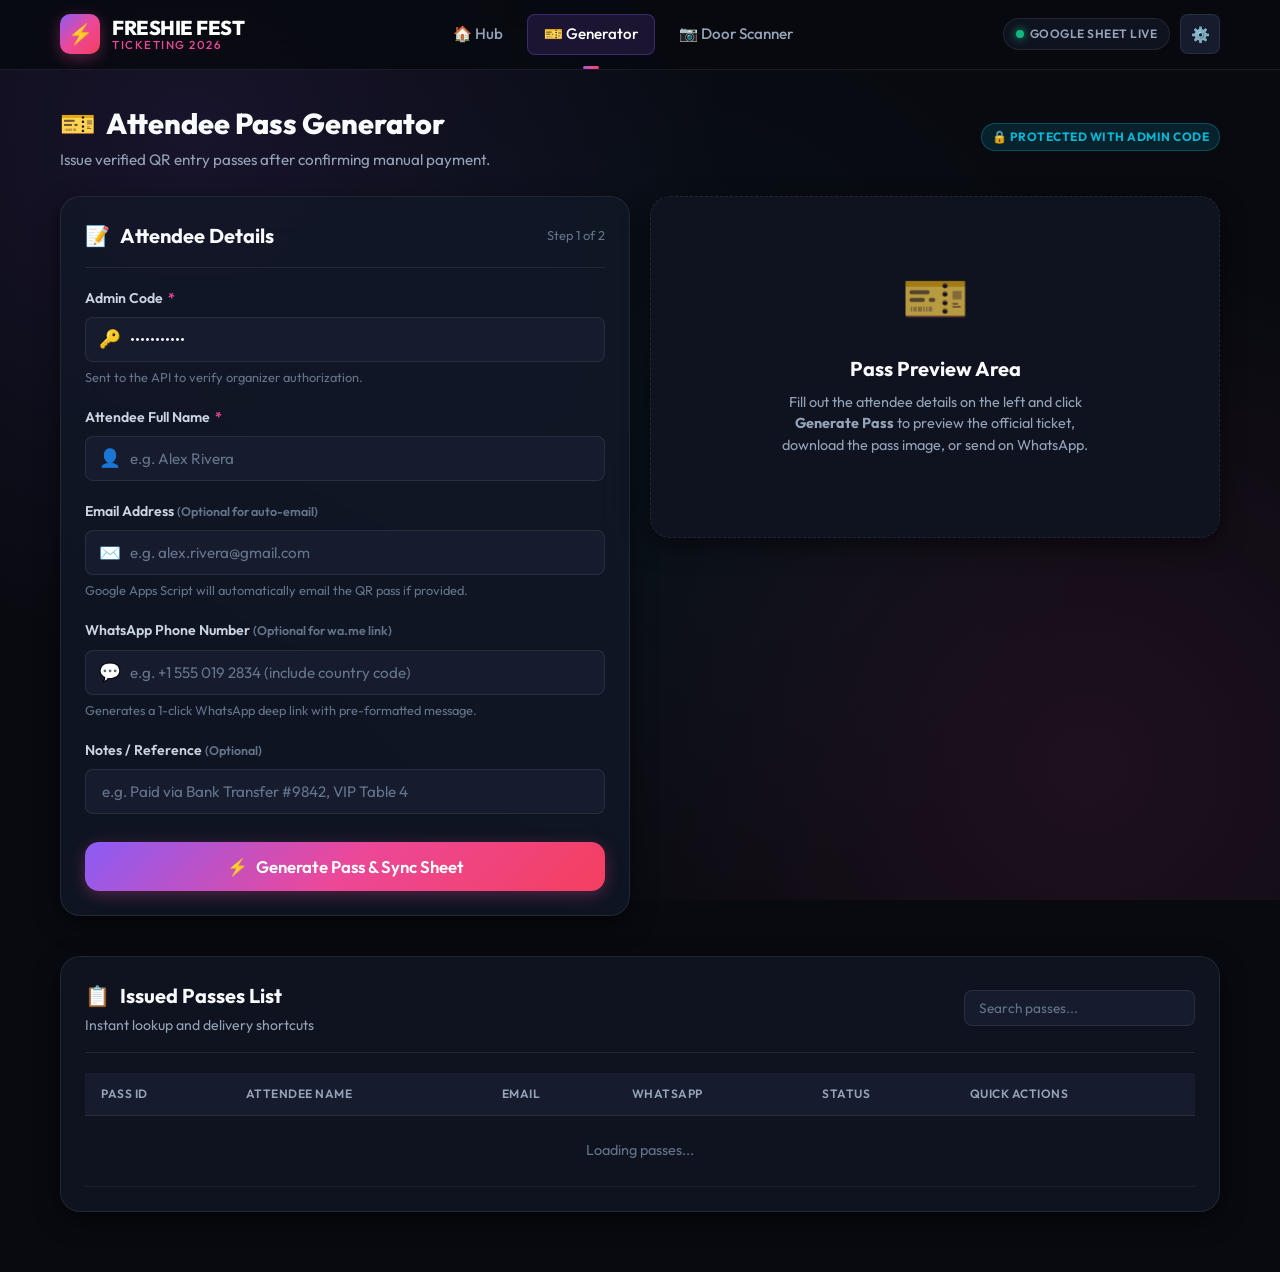
==== generate.html @ b8825b37 "Initial commit: Freshie Fest QR Pass & Live Door Scanner" ====
<!DOCTYPE html>
<html lang="en">
<head>
  <meta charset="UTF-8">
  <meta name="viewport" content="width=device-width, initial-scale=1.0">
  <title>Pass Generator - Freshie Fest 2026</title>
  <meta name="description" content="Generate and issue unique QR entry passes for Freshie Fest 2026">
  <link rel="stylesheet" href="assets/css/style.css">
  <link rel="icon" href="data:image/svg+xml,<svg xmlns=%22http://www.w3.org/2000/svg%22 viewBox=%220 0 100 100%22><text y=%22.9em%22 font-size=%2290%22>⚡</text></svg>">
</head>
<body>

  <main class="container" style="padding-top: 32px; padding-bottom: 60px;">
    
    <div class="flex-between" style="margin-bottom: 24px; flex-wrap: wrap;">
      <div>
        <h1 style="font-size: 1.8rem; font-weight: 800; display: flex; align-items: center; gap: 10px;">
          <span>🎫</span> Attendee Pass Generator
        </h1>
        <p style="color: var(--text-muted); font-size: 0.95rem; margin-top: 4px;">
          Issue verified QR entry passes after confirming manual payment.
        </p>
      </div>
      <div style="display: flex; gap: 10px; align-items: center;">
        <span class="badge badge-info">🔒 Protected with Admin Code</span>
      </div>
    </div>

    <div class="grid-2">
      <!-- Left Column: Generator Form -->
      <div>
        <div class="card card-glass">
          <div class="card-header">
            <div class="card-title"><span>📝</span> Attendee Details</div>
            <div style="font-size: 0.8rem; color: var(--text-dim);">Step 1 of 2</div>
          </div>

          <form id="pass-form" onsubmit="handleFormSubmit(event)">
            <!-- Admin Code Field -->
            <div class="form-group">
              <label class="form-label" for="admin-code">
                Admin Code <span class="required">*</span>
              </label>
              <div class="input-with-icon">
                <span class="input-icon">🔑</span>
                <input type="password" id="admin-code" class="form-input" placeholder="Enter secret admin code" required>
              </div>
              <div class="form-hint">Sent to the API to verify organizer authorization.</div>
            </div>

            <!-- Attendee Name -->
            <div class="form-group">
              <label class="form-label" for="attendee-name">
                Attendee Full Name <span class="required">*</span>
              </label>
              <div class="input-with-icon">
                <span class="input-icon">👤</span>
                <input type="text" id="attendee-name" class="form-input" placeholder="e.g. Alex Rivera" required autocomplete="off">
              </div>
            </div>

            <!-- Attendee Email -->
            <div class="form-group">
              <label class="form-label" for="attendee-email">
                Email Address <span style="font-size: 0.78rem; color: var(--text-dim);">(Optional for auto-email)</span>
              </label>
              <div class="input-with-icon">
                <span class="input-icon">✉️</span>
                <input type="email" id="attendee-email" class="form-input" placeholder="e.g. alex.rivera@gmail.com">
              </div>
              <div class="form-hint">Google Apps Script will automatically email the QR pass if provided.</div>
            </div>

            <!-- Attendee WhatsApp -->
            <div class="form-group">
              <label class="form-label" for="attendee-whatsapp">
                WhatsApp Phone Number <span style="font-size: 0.78rem; color: var(--text-dim);">(Optional for wa.me link)</span>
              </label>
              <div class="input-with-icon">
                <span class="input-icon">💬</span>
                <input type="tel" id="attendee-whatsapp" class="form-input" placeholder="e.g. +1 555 019 2834 (include country code)">
              </div>
              <div class="form-hint">Generates a 1-click WhatsApp deep link with pre-formatted message.</div>
            </div>

            <!-- Notes / Tags -->
            <div class="form-group">
              <label class="form-label" for="attendee-notes">
                Notes / Reference <span style="font-size: 0.78rem; color: var(--text-dim);">(Optional)</span>
              </label>
              <input type="text" id="attendee-notes" class="form-input" placeholder="e.g. Paid via Bank Transfer #9842, VIP Table 4">
            </div>

            <button type="submit" id="btn-submit" class="btn btn-primary btn-lg btn-block" style="margin-top: 8px;">
              <span>⚡</span> Generate Pass & Sync Sheet
            </button>
          </form>
        </div>
      </div>

      <!-- Right Column: Result Pass Preview & Quick Actions -->
      <div>
        <div id="empty-state" class="card" style="text-align: center; padding: 60px 24px; border-style: dashed;">
          <div style="font-size: 54px; margin-bottom: 16px; opacity: 0.7;">🎫</div>
          <h3 style="font-size: 1.25rem; font-weight: 700; margin-bottom: 8px;">Pass Preview Area</h3>
          <p style="color: var(--text-muted); font-size: 0.9rem; max-width: 320px; margin: 0 auto 20px auto;">
            Fill out the attendee details on the left and click <strong>Generate Pass</strong> to preview the official ticket, download the pass image, or send on WhatsApp.
          </p>
        </div>

        <div id="result-container" style="display: none;">
          <div class="ticket-container">
            <div class="ticket-card" id="ticket-pass-card">
              <div class="ticket-header">
                <span class="ticket-badge">Verified Entry Pass</span>
                <div class="ticket-event-name">FRESHIE FEST 2026</div>
                <div class="ticket-event-details">📅 Sat, Oct 24 • 📍 Grand Arena</div>
              </div>

              <div class="ticket-body">
                <div class="ticket-qr-box">
                  <img id="ticket-qr-image" class="ticket-qr-img" src="" alt="QR Pass">
                </div>
                <div id="ticket-pass-id-display" class="ticket-pass-id">FF-XXXX-XXXX</div>
                <div id="ticket-name-display" class="ticket-attendee-name">Guest Name</div>
                <div id="ticket-notes-display" style="font-size: 0.8rem; color: var(--text-dim); margin-top: 4px;"></div>
              </div>

              <div class="ticket-divider">
                <div class="ticket-dash"></div>
              </div>

              <div class="ticket-footer">
                ⚡ Strictly valid for 1 entry. Present this QR at the entrance door.
              </div>
            </div>
          </div>

          <!-- Action Buttons -->
          <div class="card" style="margin-top: 20px;">
            <div class="card-title" style="font-size: 1rem; margin-bottom: 16px;">
              <span>📤</span> Pass Delivery & Export Actions
            </div>

            <div style="display: flex; flex-direction: column; gap: 12px;">
              <a id="btn-whatsapp-send" href="#" target="_blank" class="btn btn-whatsapp btn-block" style="display: none;">
                <span>💬</span> Open in WhatsApp (wa.me)
              </a>

              <div style="display: grid; grid-template-columns: 1fr 1fr; gap: 10px;">
                <button class="btn btn-secondary" onclick="downloadTicketImage()">
                  <span>📥</span> Save Image
                </button>
                <button class="btn btn-secondary" onclick="window.print()">
                  <span>🖨️</span> Print Pass
                </button>
              </div>

              <div style="display: grid; grid-template-columns: 1fr 1fr; gap: 10px;">
                <button class="btn btn-secondary" onclick="copyPassId()">
                  <span>📋</span> Copy Pass ID
                </button>
                <button class="btn btn-secondary" onclick="copyWhatsAppMessage()">
                  <span>💬</span> Copy Message
                </button>
              </div>

              <button class="btn btn-primary" onclick="resetFormForNext()" style="margin-top: 8px;">
                <span>➕</span> Issue Another Pass
              </button>
            </div>
          </div>
        </div>
      </div>
    </div>

    <!-- Recent Passes Table -->
    <section class="card" style="margin-top: 40px;">
      <div class="card-header">
        <div>
          <div class="card-title"><span>📋</span> Issued Passes List</div>
          <div class="card-subtitle">Instant lookup and delivery shortcuts</div>
        </div>
        <div style="display: flex; gap: 10px;">
          <input type="text" id="pass-search" class="form-input" placeholder="Search passes..." style="max-width: 250px; padding: 8px 14px; font-size: 0.85rem;" oninput="filterPassesList()">
        </div>
      </div>

      <div class="table-responsive">
        <table class="custom-table">
          <thead>
            <tr>
              <th>Pass ID</th>
              <th>Attendee Name</th>
              <th>Email</th>
              <th>WhatsApp</th>
              <th>Status</th>
              <th>Quick Actions</th>
            </tr>
          </thead>
          <tbody id="passes-tbody">
            <tr>
              <td colspan="6" style="text-align: center; color: var(--text-dim); padding: 24px;">
                Loading passes...
              </td>
            </tr>
          </tbody>
        </table>
      </div>
    </section>

  </main>

  <script src="assets/js/config.js"></script>
  <script src="assets/js/api.js"></script>
  <script src="assets/js/common.js"></script>
  <script>
    let currentPassData = null;
    let allPasses = [];

    document.addEventListener('DOMContentLoaded', () => {
      renderHeader('generate');
      
      // Auto-fill saved admin code from config/localStorage
      const savedAdminCode = window.appConfig.get('ADMIN_CODE') || 'FRESHIE2026';
      document.getElementById('admin-code').value = savedAdminCode;

      loadPassesList();
    });

    async function handleFormSubmit(e) {
      e.preventDefault();

      const adminCode = document.getElementById('admin-code').value.trim();
      const name = document.getElementById('attendee-name').value.trim();
      const email = document.getElementById('attendee-email').value.trim();
      const whatsapp = document.getElementById('attendee-whatsapp').value.trim();
      const notes = document.getElementById('attendee-notes').value.trim();

      if (!adminCode) {
        showToast('Please enter the Admin Code.', 'warning');
        return;
      }
      if (!name) {
        showToast('Please enter attendee name.', 'warning');
        return;
      }

      // Save Admin Code for user convenience
      window.appConfig.set('ADMIN_CODE', adminCode);

      const btn = document.getElementById('btn-submit');
      const originalText = btn.innerHTML;
      btn.disabled = true;
      btn.innerHTML = '<span>⏳</span> Issuing Pass & Updating Sheet...';

      try {
        const res = await window.apiClient.generatePass({
          name,
          email,
          whatsapp,
          notes
        }, adminCode);

        if (res && res.success) {
          currentPassData = res;
          displayPassResult(res);
          showToast(`Pass created for ${name}!`, 'success');
          loadPassesList();
        } else {
          showToast(res.error || 'Failed to generate pass.', 'error');
        }
      } catch (err) {
        console.error(err);
        showToast(err.message || 'Error communicating with server.', 'error');
      } finally {
        btn.disabled = false;
        btn.innerHTML = originalText;
      }
    }

    function displayPassResult(data) {
      document.getElementById('empty-state').style.display = 'none';
      const container = document.getElementById('result-container');
      container.style.display = 'block';

      document.getElementById('ticket-pass-id-display').textContent = data.passId;
      document.getElementById('ticket-name-display').textContent = data.name;
      document.getElementById('ticket-qr-image').src = data.qrUrl;

      const notesEl = document.getElementById('ticket-notes-display');
      if (data.notes) {
        notesEl.textContent = data.notes;
        notesEl.style.display = 'block';
      } else {
        notesEl.style.display = 'none';
      }

      // WhatsApp Button
      const waBtn = document.getElementById('btn-whatsapp-send');
      if (data.whatsappLink) {
        waBtn.href = data.whatsappLink;
        waBtn.style.display = 'inline-flex';
      } else {
        waBtn.style.display = 'none';
      }

      // Scroll into view on mobile
      if (window.innerWidth < 768) {
        container.scrollIntoView({ behavior: 'smooth' });
      }
    }

    function resetFormForNext() {
      document.getElementById('attendee-name').value = '';
      document.getElementById('attendee-email').value = '';
      document.getElementById('attendee-whatsapp').value = '';
      document.getElementById('attendee-notes').value = '';
      document.getElementById('attendee-name').focus();
    }

    function copyPassId() {
      if (!currentPassData) return;
      navigator.clipboard.writeText(currentPassData.passId);
      showToast('Pass ID copied to clipboard!', 'success');
    }

    function copyWhatsAppMessage() {
      if (!currentPassData) return;
      const eventName = window.appConfig.get('EVENT_NAME');
      const eventDate = window.appConfig.get('EVENT_DATE');
      const eventVenue = window.appConfig.get('EVENT_VENUE');

      const msg = 
        `🎉 Hello ${currentPassData.name}!\n\n` +
        `Your entry pass for *${eventName}* is confirmed!\n\n` +
        `🎫 *Pass ID:* ${currentPassData.passId}\n` +
        `📅 *Date:* ${eventDate}\n` +
        `📍 *Venue:* ${eventVenue}\n\n` +
        `⚠️ Important: Please present your QR code pass attached in this chat at the door for entry. Each QR pass is valid for 1 entry only.\n\n` +
        `See you there! 🚀`;

      navigator.clipboard.writeText(msg);
      showToast('WhatsApp message copied to clipboard!', 'success');
    }

    function downloadTicketImage() {
      if (!currentPassData) return;
      
      // Draw canvas ticket representation
      const canvas = document.createElement('canvas');
      canvas.width = 600;
      canvas.height = 800;
      const ctx = canvas.getContext('2d');

      // Background
      ctx.fillStyle = '#0f1322';
      ctx.fillRect(0, 0, 600, 800);

      // Top Gradient bar
      const grad = ctx.createLinearGradient(0, 0, 600, 0);
      grad.addColorStop(0, '#8b5cf6');
      grad.addColorStop(0.5, '#ec4899');
      grad.addColorStop(1, '#f43f5e');
      ctx.fillStyle = grad;
      ctx.fillRect(0, 0, 600, 12);

      // Header Text
      ctx.fillStyle = '#ffffff';
      ctx.font = 'bold 36px Outfit, sans-serif';
      ctx.textAlign = 'center';
      ctx.fillText('FRESHIE FEST 2026', 300, 70);

      ctx.fillStyle = '#94a3b8';
      ctx.font = '18px Outfit, sans-serif';
      ctx.fillText('Official Entry Pass • 📅 Sat, Oct 24 • 📍 Grand Arena', 300, 105);

      // QR Code Image
      const qrImg = new Image();
      qrImg.crossOrigin = 'Anonymous';
      qrImg.onload = () => {
        // Draw White Box
        ctx.fillStyle = '#ffffff';
        ctx.beginPath();
        ctx.roundRect(140, 140, 320, 320, 20);
        ctx.fill();

        ctx.drawImage(qrImg, 160, 160, 280, 280);

        // Pass ID
        ctx.fillStyle = '#38bdf8';
        ctx.font = 'bold 28px monospace';
        ctx.fillText(currentPassData.passId, 300, 510);

        // Attendee Name
        ctx.fillStyle = '#ffffff';
        ctx.font = 'bold 32px Outfit, sans-serif';
        ctx.fillText(currentPassData.name, 300, 560);

        // Divider Line
        ctx.strokeStyle = 'rgba(255, 255, 255, 0.2)';
        ctx.setLineDash([8, 6]);
        ctx.beginPath();
        ctx.moveTo(50, 620);
        ctx.lineTo(550, 620);
        ctx.stroke();

        // Instructions Footer
        ctx.setLineDash([]);
        ctx.fillStyle = '#94a3b8';
        ctx.font = '16px Outfit, sans-serif';
        ctx.fillText('⚡ Strictly valid for 1 entry. Present at the entrance door.', 300, 680);
        ctx.fillText('Organized by Freshie Fest Team', 300, 720);

        // Download trigger
        const link = document.createElement('a');
        link.download = `FreshieFest_Pass_${currentPassData.passId}.png`;
        link.href = canvas.toDataURL('image/png');
        link.click();
        showToast('Ticket image downloaded!', 'success');
      };
      qrImg.src = currentPassData.qrUrl;
    }

    async function loadPassesList() {
      const adminCode = window.appConfig.get('ADMIN_CODE') || 'FRESHIE2026';
      try {
        const res = await window.apiClient.getPasses('', adminCode);
        if (res && res.success) {
          allPasses = res.passes || res.recentPasses || [];
          renderPassesTable(allPasses);
        }
      } catch (e) {
        console.warn('Could not load passes list:', e);
      }
    }

    function renderPassesTable(passes) {
      const tbody = document.getElementById('passes-tbody');
      if (!tbody) return;

      if (!passes || passes.length === 0) {
        tbody.innerHTML = `
          <tr>
            <td colspan="6" style="text-align: center; color: var(--text-dim); padding: 24px;">
              No passes found. Generate a pass using the form above!
            </td>
          </tr>
        `;
        return;
      }

      tbody.innerHTML = passes.map(p => {
        const isUsed = p.status === 'used';
        const badgeClass = isUsed ? 'badge-success' : 'badge-warning';
        const badgeText = isUsed ? '✅ Used' : '⏳ Unused';
        
        let waBtn = '-';
        if (p.whatsapp) {
          const cleanPhone = String(p.whatsapp).replace(/[^0-9]/g, '');
          const waUrl = `https://wa.me/${cleanPhone}`;
          waBtn = `<a href="${waUrl}" target="_blank" class="btn btn-whatsapp" style="padding: 4px 10px; font-size: 0.75rem;">💬 WhatsApp</a>`;
        }

        return `
          <tr>
            <td style="font-family: var(--font-mono); font-weight: 700; color: #38bdf8;">${escapeHtml(p.passId)}</td>
            <td style="font-weight: 600;">${escapeHtml(p.name)}</td>
            <td style="color: var(--text-muted); font-size: 0.85rem;">${escapeHtml(p.email || '-')}</td>
            <td style="color: var(--text-muted); font-size: 0.85rem;">${escapeHtml(p.whatsapp || '-')}</td>
            <td><span class="badge ${badgeClass}">${badgeText}</span></td>
            <td>
              <div style="display: flex; gap: 6px;">
                ${waBtn}
                <button class="btn btn-secondary" style="padding: 4px 8px; font-size: 0.75rem;" onclick="copySinglePassId('${escapeHtml(p.passId)}')">📋 ID</button>
              </div>
            </td>
          </tr>
        `;
      }).join('');
    }

    function filterPassesList() {
      const q = document.getElementById('pass-search').value.toLowerCase().trim();
      if (!q) {
        renderPassesTable(allPasses);
        return;
      }
      const filtered = allPasses.filter(p => 
        p.name.toLowerCase().includes(q) || 
        p.passId.toLowerCase().includes(q) || 
        (p.email && p.email.toLowerCase().includes(q)) ||
        (p.whatsapp && p.whatsapp.includes(q))
      );
      renderPassesTable(filtered);
    }

    function copySinglePassId(id) {
      navigator.clipboard.writeText(id);
      showToast(`Copied ${id} to clipboard!`, 'success');
    }

    function escapeHtml(str) {
      if (!str) return '';
      return String(str)
        .replace(/&/g, '&amp;')
        .replace(/</g, '&lt;')
        .replace(/>/g, '&gt;')
        .replace(/"/g, '&quot;')
        .replace(/'/g, '&#039;');
    }
  </script>
</body>
</html>
---- assets/css/style.css ----
@import url('https://fonts.googleapis.com/css2?family=Outfit:wght@300;400;500;600;700;800;900&family=JetBrains+Mono:wght@400;500;600;700&display=swap');

/* ==========================================================================
   CSS VARIABLES & DESIGN TOKENS
   ========================================================================== */
:root {
  --bg-main: #080a10;
  --bg-surface: #0f131f;
  --bg-surface-elevated: #161c2e;
  --bg-glass: rgba(18, 24, 40, 0.75);
  --bg-glass-subtle: rgba(255, 255, 255, 0.03);
  
  --border-color: rgba(255, 255, 255, 0.08);
  --border-glow: rgba(139, 92, 246, 0.35);
  
  --text-main: #f8fafc;
  --text-muted: #94a3b8;
  --text-dim: #64748b;
  
  --primary-purple: #8b5cf6;
  --primary-pink: #ec4899;
  --primary-cyan: #06b6d4;
  --primary-gradient: linear-gradient(135deg, #8b5cf6 0%, #ec4899 50%, #f43f5e 100%);
  --cyber-gradient: linear-gradient(135deg, #06b6d4 0%, #3b82f6 50%, #8b5cf6 100%);
  
  --success: #10b981;
  --success-glow: rgba(16, 185, 129, 0.35);
  --success-bg: rgba(16, 185, 129, 0.12);
  
  --warning: #f59e0b;
  --warning-glow: rgba(245, 158, 11, 0.35);
  --warning-bg: rgba(245, 158, 11, 0.12);
  
  --danger: #ef4444;
  --danger-glow: rgba(239, 68, 68, 0.35);
  --danger-bg: rgba(239, 68, 68, 0.12);
  
  --font-sans: 'Outfit', -apple-system, BlinkMacSystemFont, 'Segoe UI', Roboto, sans-serif;
  --font-mono: 'JetBrains Mono', monospace;
  
  --radius-sm: 8px;
  --radius-md: 14px;
  --radius-lg: 20px;
  --radius-xl: 28px;
  
  --shadow-sm: 0 2px 8px rgba(0, 0, 0, 0.4);
  --shadow-md: 0 8px 24px rgba(0, 0, 0, 0.5);
  --shadow-lg: 0 16px 40px rgba(0, 0, 0, 0.6);
  --shadow-glow: 0 0 30px rgba(139, 92, 246, 0.25);
  
  --transition: all 0.25s cubic-bezier(0.16, 1, 0.3, 1);
}

/* ==========================================================================
   RESET & BASE STYLES
   ========================================================================== */
*, *::before, *::after {
  box-sizing: border-box;
  margin: 0;
  padding: 0;
}

body {
  font-family: var(--font-sans);
  background-color: var(--bg-main);
  color: var(--text-main);
  min-height: 100vh;
  line-height: 1.5;
  overflow-x: hidden;
  background-image: 
    radial-gradient(circle at 15% 15%, rgba(139, 92, 246, 0.12) 0%, transparent 40%),
    radial-gradient(circle at 85% 85%, rgba(236, 72, 153, 0.1) 0%, transparent 40%),
    radial-gradient(circle at 50% 50%, rgba(6, 182, 212, 0.05) 0%, transparent 60%);
  background-attachment: fixed;
}

a {
  color: var(--primary-cyan);
  text-decoration: none;
  transition: var(--transition);
}

a:hover {
  color: #38bdf8;
}

/* ==========================================================================
   LAYOUT & CONTAINERS
   ========================================================================== */
.container {
  width: 100%;
  max-width: 1200px;
  margin: 0 auto;
  padding: 0 20px;
}

.container-sm {
  max-width: 720px;
}

.container-xs {
  max-width: 520px;
}

/* ==========================================================================
   HEADER & NAVIGATION
   ========================================================================== */
.header {
  position: sticky;
  top: 0;
  z-index: 100;
  background: rgba(8, 10, 16, 0.85);
  backdrop-filter: blur(16px);
  -webkit-backdrop-filter: blur(16px);
  border-bottom: 1px solid var(--border-color);
  padding: 14px 0;
}

.nav-wrapper {
  display: flex;
  align-items: center;
  justify-content: space-between;
  gap: 16px;
}

.brand {
  display: flex;
  align-items: center;
  gap: 12px;
  text-decoration: none;
}

.brand-icon {
  width: 40px;
  height: 40px;
  background: var(--primary-gradient);
  border-radius: 10px;
  display: flex;
  align-items: center;
  justify-content: center;
  font-size: 20px;
  box-shadow: 0 4px 15px rgba(236, 72, 153, 0.35);
  transition: var(--transition);
}

.brand:hover .brand-icon {
  transform: scale(1.05) rotate(5deg);
}

.brand-text {
  font-size: 1.25rem;
  font-weight: 800;
  letter-spacing: -0.5px;
  color: #fff;
  display: flex;
  flex-direction: column;
  line-height: 1.1;
}

.brand-text span {
  font-size: 0.72rem;
  font-weight: 500;
  color: var(--primary-pink);
  letter-spacing: 1.5px;
  text-transform: uppercase;
}

.nav-links {
  display: flex;
  align-items: center;
  gap: 8px;
  list-style: none;
}

.nav-link {
  display: inline-flex;
  align-items: center;
  gap: 8px;
  padding: 8px 16px;
  border-radius: var(--radius-sm);
  color: var(--text-muted);
  font-weight: 500;
  font-size: 0.95rem;
  transition: var(--transition);
  position: relative;
}

.nav-link:hover {
  color: #fff;
  background: var(--bg-glass-subtle);
}

.nav-link.active {
  color: #fff;
  background: rgba(139, 92, 246, 0.15);
  border: 1px solid rgba(139, 92, 246, 0.3);
}

.nav-link.active::after {
  content: '';
  position: absolute;
  bottom: -15px;
  left: 50%;
  transform: translateX(-50%);
  width: 16px;
  height: 3px;
  background: var(--primary-gradient);
  border-radius: 4px;
}

.nav-actions {
  display: flex;
  align-items: center;
  gap: 10px;
}

.status-badge {
  display: inline-flex;
  align-items: center;
  gap: 6px;
  padding: 6px 12px;
  border-radius: 30px;
  font-size: 0.75rem;
  font-weight: 600;
  text-transform: uppercase;
  letter-spacing: 0.5px;
  background: var(--bg-surface);
  border: 1px solid var(--border-color);
  color: var(--text-muted);
  cursor: pointer;
  transition: var(--transition);
}

.status-badge:hover {
  border-color: var(--text-muted);
}

.status-dot {
  width: 8px;
  height: 8px;
  border-radius: 50%;
  background: var(--text-dim);
}

.status-badge.connected .status-dot {
  background: var(--success);
  box-shadow: 0 0 8px var(--success);
  animation: pulse-dot 2s infinite;
}

.status-badge.mock .status-dot {
  background: var(--warning);
  box-shadow: 0 0 8px var(--warning);
}

.status-badge.error .status-dot {
  background: var(--danger);
  box-shadow: 0 0 8px var(--danger);
}

@keyframes pulse-dot {
  0% { transform: scale(0.95); opacity: 0.8; }
  50% { transform: scale(1.15); opacity: 1; }
  100% { transform: scale(0.95); opacity: 0.8; }
}

/* ==========================================================================
   BUTTONS & CONTROLS
   ========================================================================== */
.btn {
  display: inline-flex;
  align-items: center;
  justify-content: center;
  gap: 8px;
  padding: 10px 20px;
  border-radius: var(--radius-sm);
  font-family: var(--font-sans);
  font-size: 0.95rem;
  font-weight: 600;
  cursor: pointer;
  border: none;
  outline: none;
  transition: var(--transition);
  text-align: center;
  user-select: none;
}

.btn:active {
  transform: scale(0.98);
}

.btn:disabled {
  opacity: 0.5;
  cursor: not-allowed;
  transform: none;
}

.btn-primary {
  background: var(--primary-gradient);
  color: #fff;
  box-shadow: 0 4px 16px rgba(236, 72, 153, 0.3);
}

.btn-primary:hover:not(:disabled) {
  box-shadow: 0 6px 24px rgba(236, 72, 153, 0.45);
  transform: translateY(-2px);
}

.btn-secondary {
  background: var(--bg-surface-elevated);
  color: var(--text-main);
  border: 1px solid var(--border-color);
}

.btn-secondary:hover:not(:disabled) {
  background: rgba(255, 255, 255, 0.08);
  border-color: rgba(255, 255, 255, 0.2);
}

.btn-whatsapp {
  background: #25D366;
  color: #0b1e13;
  font-weight: 700;
  box-shadow: 0 4px 16px rgba(37, 211, 102, 0.3);
}

.btn-whatsapp:hover:not(:disabled) {
  background: #22bf5b;
  box-shadow: 0 6px 24px rgba(37, 211, 102, 0.45);
  transform: translateY(-2px);
  color: #000;
}

.btn-success {
  background: var(--success);
  color: #fff;
  box-shadow: 0 4px 16px var(--success-glow);
}

.btn-danger {
  background: var(--danger);
  color: #fff;
  box-shadow: 0 4px 16px var(--danger-glow);
}

.btn-icon {
  width: 40px;
  height: 40px;
  padding: 0;
  border-radius: var(--radius-sm);
}

.btn-lg {
  padding: 14px 28px;
  font-size: 1.05rem;
  border-radius: var(--radius-md);
}

.btn-block {
  width: 100%;
}

/* ==========================================================================
   CARDS & SURFACES
   ========================================================================== */
.card {
  background: var(--bg-surface);
  border: 1px solid var(--border-color);
  border-radius: var(--radius-lg);
  padding: 24px;
  box-shadow: var(--shadow-md);
  position: relative;
  overflow: hidden;
}

.card-glass {
  background: var(--bg-glass);
  backdrop-filter: blur(20px);
  -webkit-backdrop-filter: blur(20px);
  border: 1px solid var(--border-color);
}

.card-header {
  display: flex;
  align-items: center;
  justify-content: space-between;
  margin-bottom: 20px;
  padding-bottom: 16px;
  border-bottom: 1px solid var(--border-color);
}

.card-title {
  font-size: 1.25rem;
  font-weight: 700;
  display: flex;
  align-items: center;
  gap: 10px;
}

.card-subtitle {
  font-size: 0.88rem;
  color: var(--text-muted);
  margin-top: 4px;
}

/* ==========================================================================
   FORMS & INPUTS
   ========================================================================== */
.form-group {
  margin-bottom: 20px;
}

.form-label {
  display: block;
  font-size: 0.88rem;
  font-weight: 600;
  margin-bottom: 8px;
  color: #cbd5e1;
}

.form-label .required {
  color: var(--primary-pink);
  margin-left: 2px;
}

.form-input, .form-select, .form-textarea {
  width: 100%;
  padding: 12px 16px;
  background: var(--bg-surface-elevated);
  border: 1px solid var(--border-color);
  border-radius: var(--radius-sm);
  color: var(--text-main);
  font-family: var(--font-sans);
  font-size: 0.95rem;
  transition: var(--transition);
  outline: none;
}

.form-input:focus, .form-select:focus, .form-textarea:focus {
  border-color: var(--primary-purple);
  box-shadow: 0 0 0 3px rgba(139, 92, 246, 0.2);
  background: #192033;
}

.form-input::placeholder {
  color: var(--text-dim);
}

.form-hint {
  font-size: 0.8rem;
  color: var(--text-dim);
  margin-top: 6px;
}

.input-with-icon {
  position: relative;
  display: flex;
  align-items: center;
}

.input-with-icon .form-input {
  padding-left: 44px;
}

.input-icon {
  position: absolute;
  left: 14px;
  color: var(--text-dim);
  font-size: 1.1rem;
  pointer-events: none;
}

/* ==========================================================================
   HERO & STATS (HUB PAGE)
   ========================================================================== */
.hero-section {
  padding: 48px 0 32px 0;
  text-align: center;
}

.hero-badge {
  display: inline-flex;
  align-items: center;
  gap: 8px;
  padding: 6px 16px;
  background: rgba(139, 92, 246, 0.15);
  border: 1px solid rgba(139, 92, 246, 0.3);
  border-radius: 30px;
  font-size: 0.85rem;
  font-weight: 600;
  color: #c084fc;
  margin-bottom: 20px;
}

.hero-title {
  font-size: clamp(2.4rem, 5vw, 3.8rem);
  font-weight: 900;
  line-height: 1.1;
  letter-spacing: -1.5px;
  margin-bottom: 16px;
}

.gradient-text {
  background: var(--primary-gradient);
  -webkit-background-clip: text;
  -webkit-text-fill-color: transparent;
}

.hero-desc {
  font-size: 1.15rem;
  color: var(--text-muted);
  max-width: 600px;
  margin: 0 auto 32px auto;
}

.hero-actions {
  display: flex;
  align-items: center;
  justify-content: center;
  gap: 16px;
  flex-wrap: wrap;
}

.stats-grid {
  display: grid;
  grid-template-columns: repeat(auto-fit, minmax(220px, 1fr));
  gap: 20px;
  margin-top: 36px;
}

.stat-card {
  background: var(--bg-surface);
  border: 1px solid var(--border-color);
  border-radius: var(--radius-md);
  padding: 20px;
  display: flex;
  align-items: center;
  gap: 16px;
  transition: var(--transition);
}

.stat-card:hover {
  transform: translateY(-4px);
  border-color: var(--border-glow);
  box-shadow: var(--shadow-glow);
}

.stat-icon {
  width: 52px;
  height: 52px;
  border-radius: 12px;
  display: flex;
  align-items: center;
  justify-content: center;
  font-size: 24px;
  flex-shrink: 0;
}

.stat-icon.purple { background: rgba(139, 92, 246, 0.15); color: #a855f7; }
.stat-icon.green { background: rgba(16, 185, 129, 0.15); color: #10b981; }
.stat-icon.cyan { background: rgba(6, 182, 212, 0.15); color: #06b6d4; }
.stat-icon.pink { background: rgba(236, 72, 153, 0.15); color: #ec4899; }

.stat-val {
  font-size: 1.8rem;
  font-weight: 800;
  font-family: var(--font-mono);
  line-height: 1.1;
}

.stat-label {
  font-size: 0.85rem;
  color: var(--text-muted);
  margin-top: 2px;
}

/* ==========================================================================
   TICKET PASS CARD (GENERATOR PAGE)
   ========================================================================== */
.ticket-container {
  display: flex;
  justify-content: center;
  margin: 24px 0;
  perspective: 1000px;
}

.ticket-card {
  width: 100%;
  max-width: 380px;
  background: #0f1322;
  border: 1px solid rgba(255, 255, 255, 0.12);
  border-radius: 20px;
  box-shadow: 0 20px 50px rgba(0, 0, 0, 0.7), 0 0 30px rgba(139, 92, 246, 0.2);
  position: relative;
  overflow: hidden;
  transition: transform 0.3s ease;
}

.ticket-card::before {
  content: '';
  position: absolute;
  top: 0;
  left: 0;
  right: 0;
  height: 6px;
  background: var(--primary-gradient);
}

.ticket-header {
  padding: 24px 20px 16px 20px;
  text-align: center;
  background: linear-gradient(180deg, rgba(139, 92, 246, 0.12) 0%, transparent 100%);
}

.ticket-badge {
  display: inline-block;
  font-size: 0.72rem;
  font-weight: 800;
  letter-spacing: 2px;
  text-transform: uppercase;
  color: #f43f5e;
  background: rgba(244, 63, 94, 0.12);
  padding: 4px 10px;
  border-radius: 20px;
  margin-bottom: 8px;
}

.ticket-event-name {
  font-size: 1.4rem;
  font-weight: 900;
  letter-spacing: -0.5px;
  color: #fff;
}

.ticket-event-details {
  font-size: 0.8rem;
  color: var(--text-muted);
  margin-top: 4px;
}

.ticket-body {
  padding: 16px 20px;
  text-align: center;
}

.ticket-qr-box {
  background: #ffffff;
  padding: 14px;
  border-radius: 16px;
  display: inline-block;
  box-shadow: 0 8px 24px rgba(0, 0, 0, 0.4);
  margin-bottom: 16px;
  border: 4px solid #fff;
}

.ticket-qr-img {
  width: 200px;
  height: 200px;
  display: block;
  margin: 0 auto;
}

.ticket-pass-id {
  font-family: var(--font-mono);
  font-size: 1.15rem;
  font-weight: 700;
  letter-spacing: 2px;
  color: #38bdf8;
  margin-bottom: 4px;
}

.ticket-attendee-name {
  font-size: 1.25rem;
  font-weight: 800;
  color: #ffffff;
  margin-bottom: 4px;
}

.ticket-divider {
  position: relative;
  height: 24px;
  display: flex;
  align-items: center;
  margin: 8px 0;
}

.ticket-divider::before {
  content: '';
  position: absolute;
  left: -12px;
  width: 24px;
  height: 24px;
  background: var(--bg-main);
  border-radius: 50%;
  border-right: 1px solid rgba(255, 255, 255, 0.12);
}

.ticket-divider::after {
  content: '';
  position: absolute;
  right: -12px;
  width: 24px;
  height: 24px;
  background: var(--bg-main);
  border-radius: 50%;
  border-left: 1px solid rgba(255, 255, 255, 0.12);
}

.ticket-dash {
  width: 100%;
  border-bottom: 2px dashed rgba(255, 255, 255, 0.15);
}

.ticket-footer {
  padding: 16px 20px 20px 20px;
  font-size: 0.78rem;
  color: var(--text-dim);
  text-align: center;
  background: rgba(0, 0, 0, 0.2);
}

/* ==========================================================================
   DOOR SCANNER (SCAN PAGE)
   ========================================================================== */
.scanner-viewport-wrapper {
  position: relative;
  width: 100%;
  max-width: 480px;
  margin: 0 auto;
  border-radius: var(--radius-xl);
  overflow: hidden;
  background: #000;
  aspect-ratio: 4/5;
  box-shadow: 0 20px 50px rgba(0,0,0,0.8), 0 0 30px rgba(6, 182, 212, 0.2);
  border: 2px solid rgba(255, 255, 255, 0.1);
}

#scanner-video-container {
  width: 100%;
  height: 100%;
}

#scanner-video-container video {
  width: 100% !important;
  height: 100% !important;
  object-fit: cover !important;
}

.scanner-overlay {
  position: absolute;
  top: 0;
  left: 0;
  right: 0;
  bottom: 0;
  pointer-events: none;
  display: flex;
  flex-direction: column;
  align-items: center;
  justify-content: center;
}

.scanner-frame {
  width: 240px;
  height: 240px;
  position: relative;
  border: 2px solid rgba(255, 255, 255, 0.2);
  border-radius: 20px;
  box-shadow: 0 0 0 2000px rgba(8, 10, 16, 0.65);
}

/* Corner Reticles */
.scanner-frame::before, .scanner-frame::after {
  content: '';
  position: absolute;
  width: 30px;
  height: 30px;
  border-color: var(--primary-cyan);
  border-style: solid;
}

.scanner-frame::before {
  top: -2px;
  left: -2px;
  border-width: 4px 0 0 4px;
  border-top-left-radius: 16px;
}

.scanner-frame::after {
  bottom: -2px;
  right: -2px;
  border-width: 0 4px 4px 0;
  border-bottom-right-radius: 16px;
}

.scanner-corner-tr {
  position: absolute;
  top: -2px;
  right: -2px;
  width: 30px;
  height: 30px;
  border-top: 4px solid var(--primary-cyan);
  border-right: 4px solid var(--primary-cyan);
  border-top-right-radius: 16px;
}

.scanner-corner-bl {
  position: absolute;
  bottom: -2px;
  left: -2px;
  width: 30px;
  height: 30px;
  border-bottom: 4px solid var(--primary-cyan);
  border-left: 4px solid var(--primary-cyan);
  border-bottom-left-radius: 16px;
}

.scanner-laser {
  position: absolute;
  top: 0;
  left: 5%;
  right: 5%;
  height: 3px;
  background: linear-gradient(90deg, transparent, #06b6d4, #ec4899, transparent);
  box-shadow: 0 0 15px #06b6d4;
  border-radius: 3px;
  animation: scan-laser 2s ease-in-out infinite;
}

@keyframes scan-laser {
  0% { top: 10px; opacity: 0.2; }
  50% { top: 220px; opacity: 1; }
  100% { top: 10px; opacity: 0.2; }
}

.scanner-controls-hud {
  position: absolute;
  bottom: 16px;
  left: 16px;
  right: 16px;
  display: flex;
  align-items: center;
  justify-content: space-between;
  pointer-events: auto;
  z-index: 10;
}

.hud-btn {
  background: rgba(18, 24, 40, 0.85);
  backdrop-filter: blur(8px);
  border: 1px solid rgba(255, 255, 255, 0.15);
  color: #fff;
  width: 44px;
  height: 44px;
  border-radius: 50%;
  display: flex;
  align-items: center;
  justify-content: center;
  font-size: 1.1rem;
  cursor: pointer;
  transition: var(--transition);
}

.hud-btn:hover {
  background: rgba(255, 255, 255, 0.2);
  transform: scale(1.08);
}

.hud-btn.active {
  background: var(--primary-purple);
  border-color: var(--primary-purple);
  box-shadow: 0 0 15px rgba(139, 92, 246, 0.5);
}

/* ==========================================================================
   SCAN RESULT OVERLAY MODAL / CARD
   ========================================================================== */
.scan-result-modal {
  position: absolute;
  top: 0;
  left: 0;
  right: 0;
  bottom: 0;
  z-index: 50;
  display: flex;
  flex-direction: column;
  align-items: center;
  justify-content: center;
  padding: 24px;
  text-align: center;
  backdrop-filter: blur(12px);
  -webkit-backdrop-filter: blur(12px);
  animation: fadeIn 0.2s ease-out forwards;
}

@keyframes fadeIn {
  from { opacity: 0; transform: scale(0.95); }
  to { opacity: 1; transform: scale(1); }
}

.scan-result-modal.valid {
  background: rgba(5, 46, 22, 0.92);
  border: 3px solid var(--success);
}

.scan-result-modal.already-used {
  background: rgba(69, 26, 3, 0.92);
  border: 3px solid var(--warning);
}

.scan-result-modal.invalid {
  background: rgba(69, 10, 10, 0.92);
  border: 3px solid var(--danger);
}

.scan-result-modal.loading {
  background: rgba(15, 23, 42, 0.92);
  border: 3px solid var(--primary-cyan);
}

.scan-icon-circle {
  width: 90px;
  height: 90px;
  border-radius: 50%;
  display: flex;
  align-items: center;
  justify-content: center;
  font-size: 48px;
  margin-bottom: 16px;
  animation: bouncePop 0.4s cubic-bezier(0.175, 0.885, 0.32, 1.275) forwards;
}

@keyframes bouncePop {
  0% { transform: scale(0.3); opacity: 0; }
  70% { transform: scale(1.15); opacity: 1; }
  100% { transform: scale(1); }
}

.scan-result-modal.valid .scan-icon-circle {
  background: var(--success);
  color: #fff;
  box-shadow: 0 0 40px var(--success);
}

.scan-result-modal.already-used .scan-icon-circle {
  background: var(--warning);
  color: #fff;
  box-shadow: 0 0 40px var(--warning);
}

.scan-result-modal.invalid .scan-icon-circle {
  background: var(--danger);
  color: #fff;
  box-shadow: 0 0 40px var(--danger);
}

.scan-title {
  font-size: 1.8rem;
  font-weight: 900;
  letter-spacing: -0.5px;
  margin-bottom: 6px;
}

.scan-name {
  font-size: 1.5rem;
  font-weight: 800;
  color: #fff;
  margin-bottom: 8px;
  text-shadow: 0 2px 10px rgba(0,0,0,0.5);
}

.scan-details {
  font-size: 0.95rem;
  color: rgba(255, 255, 255, 0.85);
  margin-bottom: 20px;
  max-width: 320px;
}

.scan-reset-bar {
  width: 100%;
  max-width: 240px;
  height: 6px;
  background: rgba(255, 255, 255, 0.2);
  border-radius: 4px;
  overflow: hidden;
  margin-bottom: 16px;
}

.scan-reset-progress {
  height: 100%;
  background: #fff;
  width: 100%;
  animation: countdown linear forwards;
}

/* ==========================================================================
   TABLES & RECENT LOGS
   ========================================================================== */
.table-responsive {
  width: 100%;
  overflow-x: auto;
  -webkit-overflow-scrolling: touch;
}

.custom-table {
  width: 100%;
  border-collapse: collapse;
  text-align: left;
  font-size: 0.9rem;
}

.custom-table th {
  padding: 12px 16px;
  background: var(--bg-surface-elevated);
  color: var(--text-muted);
  font-weight: 600;
  text-transform: uppercase;
  font-size: 0.75rem;
  letter-spacing: 0.5px;
  border-bottom: 1px solid var(--border-color);
}

.custom-table td {
  padding: 14px 16px;
  border-bottom: 1px solid rgba(255, 255, 255, 0.05);
  color: var(--text-main);
  vertical-align: middle;
}

.custom-table tr:hover td {
  background: var(--bg-glass-subtle);
}

.badge {
  display: inline-flex;
  align-items: center;
  gap: 4px;
  padding: 4px 10px;
  border-radius: 20px;
  font-size: 0.75rem;
  font-weight: 700;
  text-transform: uppercase;
  letter-spacing: 0.5px;
}

.badge-success { background: var(--success-bg); color: var(--success); border: 1px solid rgba(16, 185, 129, 0.3); }
.badge-warning { background: var(--warning-bg); color: var(--warning); border: 1px solid rgba(245, 158, 11, 0.3); }
.badge-danger { background: var(--danger-bg); color: var(--danger); border: 1px solid rgba(239, 68, 68, 0.3); }
.badge-info { background: rgba(6, 182, 212, 0.15); color: var(--primary-cyan); border: 1px solid rgba(6, 182, 212, 0.3); }

/* ==========================================================================
   MODALS & DIALOGS
   ========================================================================== */
.modal-backdrop {
  position: fixed;
  top: 0;
  left: 0;
  right: 0;
  bottom: 0;
  background: rgba(4, 6, 12, 0.85);
  backdrop-filter: blur(8px);
  -webkit-backdrop-filter: blur(8px);
  z-index: 200;
  display: flex;
  align-items: center;
  justify-content: center;
  padding: 20px;
  opacity: 0;
  pointer-events: none;
  transition: opacity 0.25s ease;
}

.modal-backdrop.open {
  opacity: 1;
  pointer-events: auto;
}

.modal-card {
  background: var(--bg-surface);
  border: 1px solid var(--border-color);
  border-radius: var(--radius-lg);
  width: 100%;
  max-width: 560px;
  box-shadow: var(--shadow-lg);
  transform: translateY(20px) scale(0.96);
  transition: transform 0.25s cubic-bezier(0.16, 1, 0.3, 1);
  max-height: 90vh;
  display: flex;
  flex-direction: column;
}

.modal-backdrop.open .modal-card {
  transform: translateY(0) scale(1);
}

.modal-body {
  padding: 24px;
  overflow-y: auto;
}

.modal-footer {
  padding: 16px 24px;
  border-top: 1px solid var(--border-color);
  display: flex;
  align-items: center;
  justify-content: flex-end;
  gap: 12px;
  background: rgba(0, 0, 0, 0.15);
}

/* ==========================================================================
   ALERT BANNERS & NOTIFICATIONS
   ========================================================================== */
.alert {
  padding: 14px 18px;
  border-radius: var(--radius-sm);
  font-size: 0.9rem;
  display: flex;
  align-items: flex-start;
  gap: 12px;
  margin-bottom: 20px;
  border: 1px solid transparent;
}

.alert-icon {
  font-size: 1.2rem;
  flex-shrink: 0;
}

.alert-success { background: var(--success-bg); border-color: rgba(16, 185, 129, 0.3); color: #34d399; }
.alert-warning { background: var(--warning-bg); border-color: rgba(245, 158, 11, 0.3); color: #fbbf24; }
.alert-danger { background: var(--danger-bg); border-color: rgba(239, 68, 68, 0.3); color: #f87171; }
.alert-info { background: rgba(6, 182, 212, 0.12); border-color: rgba(6, 182, 212, 0.3); color: #38bdf8; }

/* Toast Notifications */
#toast-container {
  position: fixed;
  bottom: 24px;
  right: 24px;
  z-index: 300;
  display: flex;
  flex-direction: column;
  gap: 10px;
  pointer-events: none;
}

.toast {
  background: var(--bg-surface-elevated);
  border: 1px solid var(--border-color);
  color: #fff;
  padding: 12px 20px;
  border-radius: var(--radius-sm);
  box-shadow: var(--shadow-lg);
  font-size: 0.9rem;
  font-weight: 500;
  display: flex;
  align-items: center;
  gap: 10px;
  pointer-events: auto;
  animation: slideInRight 0.3s cubic-bezier(0.16, 1, 0.3, 1) forwards;
}

@keyframes slideInRight {
  from { transform: translateX(100%); opacity: 0; }
  to { transform: translateX(0); opacity: 1; }
}

/* ==========================================================================
   RESPONSIVE UTILITIES & PRINT
   ========================================================================== */
.flex-between {
  display: flex;
  align-items: center;
  justify-content: space-between;
  gap: 12px;
}

.grid-2 {
  display: grid;
  grid-template-columns: 1fr 1fr;
  gap: 20px;
}

@media (max-width: 768px) {
  .grid-2 {
    grid-template-columns: 1fr;
  }
  
  .nav-links {
    gap: 4px;
  }
  
  .nav-link {
    padding: 6px 10px;
    font-size: 0.85rem;
  }
  
  .hero-title {
    font-size: 2.2rem;
  }
  
  .stats-grid {
    grid-template-columns: 1fr 1fr;
  }
}

@media (max-width: 480px) {
  .stats-grid {
    grid-template-columns: 1fr;
  }
  
  .brand-text span {
    display: none;
  }
}

@media print {
  body {
    background: #ffffff !important;
    color: #000000 !important;
  }
  
  .header, .nav-wrapper, .btn, .stats-grid, .card-header, .form-group, #toast-container {
    display: none !important;
  }
  
  .ticket-card {
    box-shadow: none !important;
    border: 2px solid #000 !important;
    background: #fff !important;
    color: #000 !important;
    max-width: 100% !important;
  }
  
  .ticket-card * {
    color: #000 !important;
  }
  
  .ticket-qr-box {
    border: 2px solid #000 !important;
  }
}
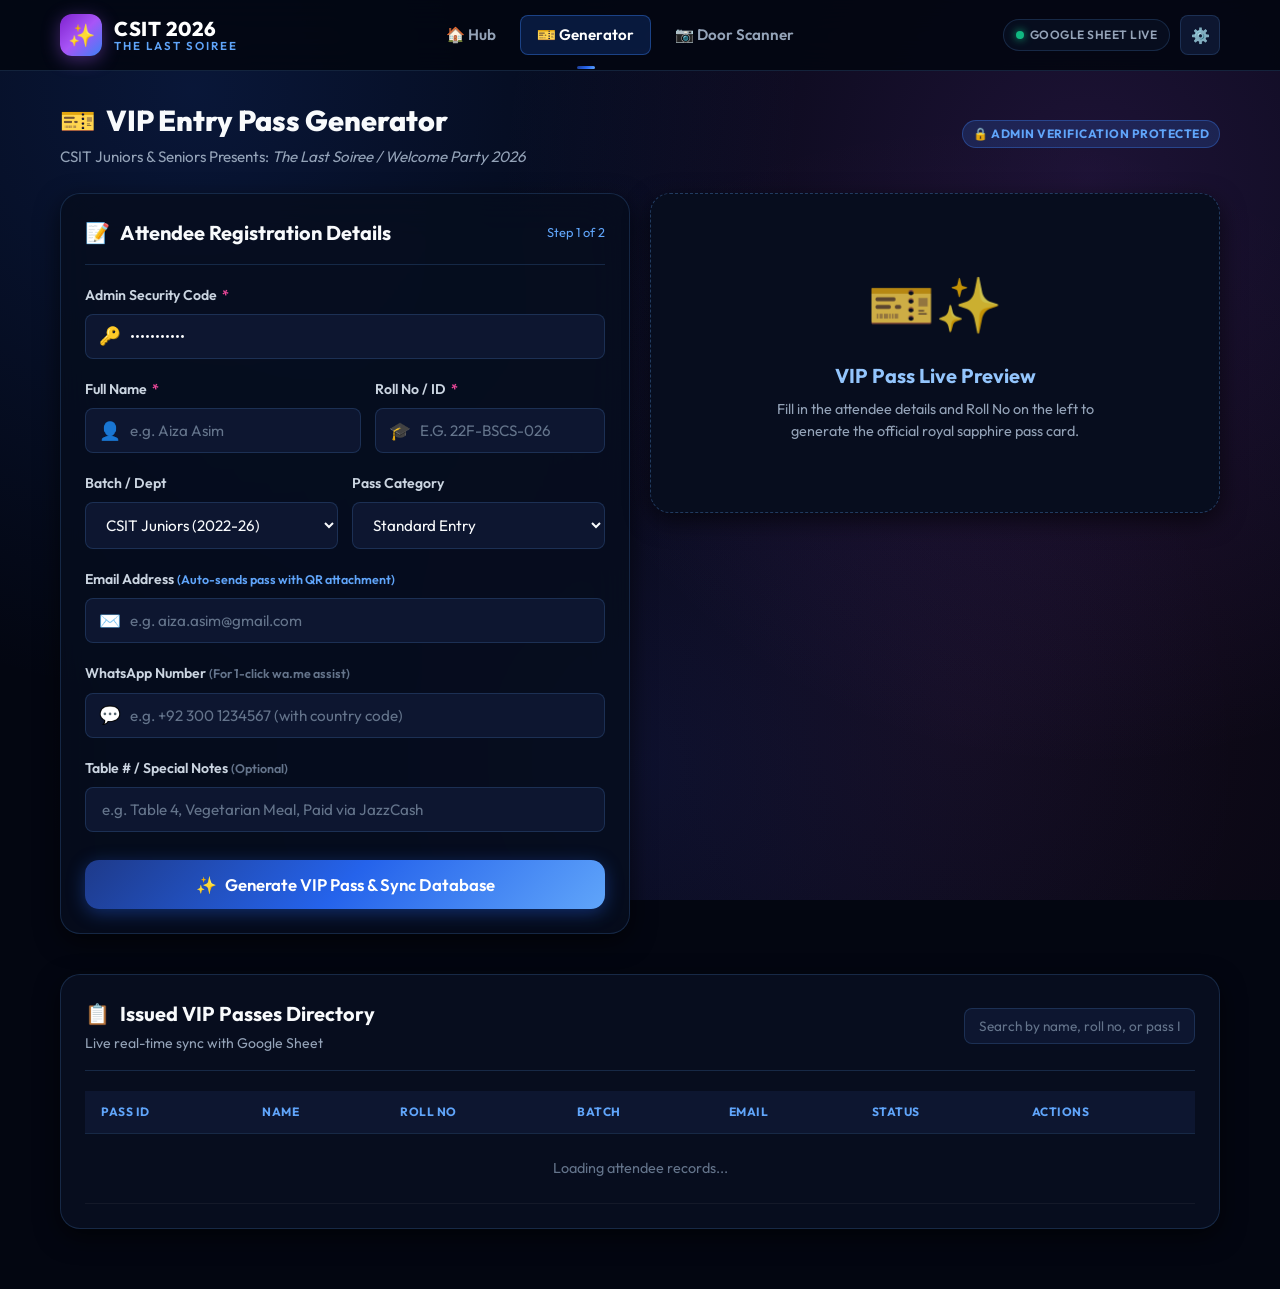
==== commit 7623f25e: "Update theme to CSIT The Last Soiree / Welcome Party 2026, add Roll No, Batch, and Royal Sapphire Ti" ====
--- a/generate.html
+++ b/generate.html
@@ -3,26 +3,26 @@
 <head>
   <meta charset="UTF-8">
   <meta name="viewport" content="width=device-width, initial-scale=1.0">
-  <title>Pass Generator - Freshie Fest 2026</title>
-  <meta name="description" content="Generate and issue unique QR entry passes for Freshie Fest 2026">
+  <title>VIP Pass Generator - The Last Soiree / Welcome Party 2026</title>
+  <meta name="description" content="Generate and issue official QR entry passes for CSIT Annual Dinner & Welcome Party 2026">
   <link rel="stylesheet" href="assets/css/style.css">
-  <link rel="icon" href="data:image/svg+xml,<svg xmlns=%22http://www.w3.org/2000/svg%22 viewBox=%220 0 100 100%22><text y=%22.9em%22 font-size=%2290%22>⚡</text></svg>">
+  <link rel="icon" href="data:image/svg+xml,<svg xmlns=%22http://www.w3.org/2000/svg%22 viewBox=%220 0 100 100%22><text y=%22.9em%22 font-size=%2290%22>✨</text></svg>">
 </head>
 <body>
 
-  <main class="container" style="padding-top: 32px; padding-bottom: 60px;">
+  <main class="container" style="padding-top: 28px; padding-bottom: 60px;">
     
     <div class="flex-between" style="margin-bottom: 24px; flex-wrap: wrap;">
       <div>
         <h1 style="font-size: 1.8rem; font-weight: 800; display: flex; align-items: center; gap: 10px;">
-          <span>🎫</span> Attendee Pass Generator
+          <span>🎫</span> VIP Entry Pass Generator
         </h1>
         <p style="color: var(--text-muted); font-size: 0.95rem; margin-top: 4px;">
-          Issue verified QR entry passes after confirming manual payment.
+          CSIT Juniors & Seniors Presents: <em>The Last Soiree / Welcome Party 2026</em>
         </p>
       </div>
       <div style="display: flex; gap: 10px; align-items: center;">
-        <span class="badge badge-info">🔒 Protected with Admin Code</span>
+        <span class="badge badge-info">🔒 Admin Verification Protected</span>
       </div>
     </div>
 
@@ -31,125 +31,213 @@
       <div>
         <div class="card card-glass">
           <div class="card-header">
-            <div class="card-title"><span>📝</span> Attendee Details</div>
-            <div style="font-size: 0.8rem; color: var(--text-dim);">Step 1 of 2</div>
+            <div class="card-title"><span>📝</span> Attendee Registration Details</div>
+            <div style="font-size: 0.8rem; color: var(--sapphire-glow);">Step 1 of 2</div>
           </div>
 
           <form id="pass-form" onsubmit="handleFormSubmit(event)">
             <!-- Admin Code Field -->
             <div class="form-group">
               <label class="form-label" for="admin-code">
-                Admin Code <span class="required">*</span>
+                Admin Security Code <span class="required">*</span>
               </label>
               <div class="input-with-icon">
                 <span class="input-icon">🔑</span>
-                <input type="password" id="admin-code" class="form-input" placeholder="Enter secret admin code" required>
-              </div>
-              <div class="form-hint">Sent to the API to verify organizer authorization.</div>
-            </div>
-
-            <!-- Attendee Name -->
-            <div class="form-group">
-              <label class="form-label" for="attendee-name">
-                Attendee Full Name <span class="required">*</span>
-              </label>
-              <div class="input-with-icon">
-                <span class="input-icon">👤</span>
-                <input type="text" id="attendee-name" class="form-input" placeholder="e.g. Alex Rivera" required autocomplete="off">
+                <input type="password" id="admin-code" class="form-input" placeholder="Enter admin code" required>
+              </div>
+            </div>
+
+            <!-- Attendee Name & Roll No Row -->
+            <div style="display: grid; grid-template-columns: 1.2fr 1fr; gap: 14px;">
+              <div class="form-group">
+                <label class="form-label" for="attendee-name">
+                  Full Name <span class="required">*</span>
+                </label>
+                <div class="input-with-icon">
+                  <span class="input-icon">👤</span>
+                  <input type="text" id="attendee-name" class="form-input" placeholder="e.g. Aiza Asim" required autocomplete="off">
+                </div>
+              </div>
+
+              <div class="form-group">
+                <label class="form-label" for="attendee-roll">
+                  Roll No / ID <span class="required">*</span>
+                </label>
+                <div class="input-with-icon">
+                  <span class="input-icon">🎓</span>
+                  <input type="text" id="attendee-roll" class="form-input" placeholder="e.g. 22F-BSCS-026" required autocomplete="off" style="text-transform: uppercase;">
+                </div>
+              </div>
+            </div>
+
+            <!-- Batch & Category Row -->
+            <div style="display: grid; grid-template-columns: 1fr 1fr; gap: 14px;">
+              <div class="form-group">
+                <label class="form-label" for="attendee-batch">
+                  Batch / Dept
+                </label>
+                <select id="attendee-batch" class="form-select">
+                  <option value="CSIT Juniors (2022-26)" selected>CSIT Juniors (2022-26)</option>
+                  <option value="CSIT Seniors (2021-25)">CSIT Seniors (2021-25)</option>
+                  <option value="CSIT Freshies (2024-28)">CSIT Freshies (2024-28)</option>
+                  <option value="CSIT Sophomores (2023-27)">CSIT Sophomores (2023-27)</option>
+                  <option value="Faculty / Guest">Faculty / Guest</option>
+                </select>
+              </div>
+
+              <div class="form-group">
+                <label class="form-label" for="attendee-category">
+                  Pass Category
+                </label>
+                <select id="attendee-category" class="form-select">
+                  <option value="Standard Entry" selected>Standard Entry</option>
+                  <option value="VIP Pass">VIP Pass</option>
+                  <option value="Executive Committee">Executive Committee</option>
+                  <option value="Performer / Host">Performer / Host</option>
+                </select>
               </div>
             </div>
 
             <!-- Attendee Email -->
             <div class="form-group">
               <label class="form-label" for="attendee-email">
-                Email Address <span style="font-size: 0.78rem; color: var(--text-dim);">(Optional for auto-email)</span>
+                Email Address <span style="font-size: 0.78rem; color: var(--sapphire-glow);">(Auto-sends pass with QR attachment)</span>
               </label>
               <div class="input-with-icon">
                 <span class="input-icon">✉️</span>
-                <input type="email" id="attendee-email" class="form-input" placeholder="e.g. alex.rivera@gmail.com">
-              </div>
-              <div class="form-hint">Google Apps Script will automatically email the QR pass if provided.</div>
+                <input type="email" id="attendee-email" class="form-input" placeholder="e.g. aiza.asim@gmail.com">
+              </div>
             </div>
 
             <!-- Attendee WhatsApp -->
             <div class="form-group">
               <label class="form-label" for="attendee-whatsapp">
-                WhatsApp Phone Number <span style="font-size: 0.78rem; color: var(--text-dim);">(Optional for wa.me link)</span>
+                WhatsApp Number <span style="font-size: 0.78rem; color: var(--text-dim);">(For 1-click wa.me assist)</span>
               </label>
               <div class="input-with-icon">
                 <span class="input-icon">💬</span>
-                <input type="tel" id="attendee-whatsapp" class="form-input" placeholder="e.g. +1 555 019 2834 (include country code)">
-              </div>
-              <div class="form-hint">Generates a 1-click WhatsApp deep link with pre-formatted message.</div>
-            </div>
-
-            <!-- Notes / Tags -->
+                <input type="tel" id="attendee-whatsapp" class="form-input" placeholder="e.g. +92 300 1234567 (with country code)">
+              </div>
+            </div>
+
+            <!-- Notes / Table -->
             <div class="form-group">
               <label class="form-label" for="attendee-notes">
-                Notes / Reference <span style="font-size: 0.78rem; color: var(--text-dim);">(Optional)</span>
+                Table # / Special Notes <span style="font-size: 0.78rem; color: var(--text-dim);">(Optional)</span>
               </label>
-              <input type="text" id="attendee-notes" class="form-input" placeholder="e.g. Paid via Bank Transfer #9842, VIP Table 4">
+              <input type="text" id="attendee-notes" class="form-input" placeholder="e.g. Table 4, Vegetarian Meal, Paid via JazzCash">
             </div>
 
             <button type="submit" id="btn-submit" class="btn btn-primary btn-lg btn-block" style="margin-top: 8px;">
-              <span>⚡</span> Generate Pass & Sync Sheet
+              <span>✨</span> Generate VIP Pass & Sync Database
             </button>
           </form>
         </div>
       </div>
 
-      <!-- Right Column: Result Pass Preview & Quick Actions -->
+      <!-- Right Column: Result Pass Preview & Actions -->
       <div>
-        <div id="empty-state" class="card" style="text-align: center; padding: 60px 24px; border-style: dashed;">
-          <div style="font-size: 54px; margin-bottom: 16px; opacity: 0.7;">🎫</div>
-          <h3 style="font-size: 1.25rem; font-weight: 700; margin-bottom: 8px;">Pass Preview Area</h3>
-          <p style="color: var(--text-muted); font-size: 0.9rem; max-width: 320px; margin: 0 auto 20px auto;">
-            Fill out the attendee details on the left and click <strong>Generate Pass</strong> to preview the official ticket, download the pass image, or send on WhatsApp.
+        <div id="empty-state" class="card" style="text-align: center; padding: 70px 24px; border-style: dashed; border-color: rgba(96, 165, 250, 0.3);">
+          <div style="font-size: 54px; margin-bottom: 16px; opacity: 0.8;">🎫✨</div>
+          <h3 style="font-size: 1.25rem; font-weight: 700; margin-bottom: 8px; color: #93c5fd;">VIP Pass Live Preview</h3>
+          <p style="color: var(--text-muted); font-size: 0.9rem; max-width: 320px; margin: 0 auto;">
+            Fill in the attendee details and Roll No on the left to generate the official royal sapphire pass card.
           </p>
         </div>
 
         <div id="result-container" style="display: none;">
+          <!-- Delivery Banner -->
+          <div id="delivery-status-banner" class="alert alert-success" style="margin-bottom: 16px;"></div>
+
+          <!-- THE ROYAL SAPPHIRE TICKET CARD -->
           <div class="ticket-container">
-            <div class="ticket-card" id="ticket-pass-card">
-              <div class="ticket-header">
-                <span class="ticket-badge">Verified Entry Pass</span>
-                <div class="ticket-event-name">FRESHIE FEST 2026</div>
-                <div class="ticket-event-details">📅 Sat, Oct 24 • 📍 Grand Arena</div>
-              </div>
-
-              <div class="ticket-body">
-                <div class="ticket-qr-box">
-                  <img id="ticket-qr-image" class="ticket-qr-img" src="" alt="QR Pass">
-                </div>
-                <div id="ticket-pass-id-display" class="ticket-pass-id">FF-XXXX-XXXX</div>
-                <div id="ticket-name-display" class="ticket-attendee-name">Guest Name</div>
-                <div id="ticket-notes-display" style="font-size: 0.8rem; color: var(--text-dim); margin-top: 4px;"></div>
-              </div>
-
-              <div class="ticket-divider">
-                <div class="ticket-dash"></div>
-              </div>
-
-              <div class="ticket-footer">
-                ⚡ Strictly valid for 1 entry. Present this QR at the entrance door.
+            <div class="royal-ticket-card" id="royal-ticket-pass-card">
+              <div class="royal-ticket-inner-border"></div>
+
+              <!-- Top Hole -->
+              <div class="royal-ticket-hole"></div>
+
+              <div class="royal-ticket-presenter" id="card-presenter">CSIT JUNIORS PRESENTS</div>
+              <div class="royal-ticket-title" id="card-event-title">The Last Soiree</div>
+              <div class="royal-ticket-category" id="card-subtitle">ANNUAL DINNER</div>
+
+              <div class="royal-divider-row">
+                <div class="royal-divider-line"></div>
+                <span style="font-size: 14px;">❖</span>
+                <div class="royal-divider-line"></div>
+              </div>
+
+              <div class="royal-entry-pass-badge">
+                <span>✦</span> ENTRY PASS <span>✦</span>
+              </div>
+
+              <!-- Date & Time Row -->
+              <div class="royal-datetime-grid">
+                <div class="royal-date-box">
+                  <span class="royal-box-icon">📅</span>
+                  <div style="text-align: left;">
+                    <div class="royal-box-val" id="card-date-val">16 MAY</div>
+                    <div class="royal-box-lbl">2026</div>
+                  </div>
+                </div>
+
+                <div class="royal-time-box">
+                  <span class="royal-box-icon">⏰</span>
+                  <div style="text-align: left;">
+                    <div class="royal-box-val" id="card-time-val">07:00</div>
+                    <div class="royal-box-lbl">PM ONWARDS</div>
+                  </div>
+                </div>
+              </div>
+
+              <!-- QR Container -->
+              <div class="royal-qr-container">
+                <div class="royal-qr-img-box">
+                  <img id="ticket-qr-image" class="royal-qr-img" src="" alt="QR Pass">
+                </div>
+                <div class="royal-qr-meta">
+                  <div class="royal-scan-instruction">SCAN FOR ENTRY</div>
+                  <div id="ticket-pass-id-display" class="royal-pass-id">#LSAD26-026</div>
+                  <div id="ticket-category-tag" style="font-size: 0.72rem; color: #93c5fd; margin-top: 4px; text-transform: uppercase;">Standard Entry</div>
+                </div>
+              </div>
+
+              <!-- Attendee Details Section -->
+              <div class="royal-attendee-section">
+                <div class="royal-field-row">
+                  <span class="royal-field-label">NAME</span>
+                  <span id="ticket-name-display" class="royal-field-val">AIZA ASIM</span>
+                </div>
+                <div class="royal-field-row">
+                  <span class="royal-field-label">ROLL NO</span>
+                  <span id="ticket-roll-display" class="royal-field-val" style="color: #93c5fd; font-family: var(--font-mono);">22F-BSCS-026</span>
+                </div>
+                <div class="royal-field-row">
+                  <span class="royal-field-label">BATCH</span>
+                  <span id="ticket-batch-display" class="royal-field-val" style="font-size: 0.9rem; color: #cbd5e1;">CSIT JUNIORS</span>
+                </div>
+              </div>
+
+              <div class="royal-ticket-footer">
+                AN EVENING OF CELEBRATION | CONNECTION | LEGACY
               </div>
             </div>
           </div>
 
-          <!-- Action Buttons -->
-          <div class="card" style="margin-top: 20px;">
-            <div class="card-title" style="font-size: 1rem; margin-bottom: 16px;">
-              <span>📤</span> Pass Delivery & Export Actions
-            </div>
-
-            <div style="display: flex; flex-direction: column; gap: 12px;">
+          <!-- Actions Card -->
+          <div class="card" style="margin-top: 18px;">
+            <div class="card-title" style="font-size: 1rem; margin-bottom: 14px;">
+              <span>📤</span> Pass Export & Direct Actions
+            </div>
+
+            <div style="display: flex; flex-direction: column; gap: 10px;">
               <a id="btn-whatsapp-send" href="#" target="_blank" class="btn btn-whatsapp btn-block" style="display: none;">
-                <span>💬</span> Open in WhatsApp (wa.me)
+                <span>💬</span> Open WhatsApp Chat (wa.me)
               </a>
 
               <div style="display: grid; grid-template-columns: 1fr 1fr; gap: 10px;">
-                <button class="btn btn-secondary" onclick="downloadTicketImage()">
-                  <span>📥</span> Save Image
+                <button class="btn btn-primary" onclick="downloadRoyalTicketImage()">
+                  <span>📥</span> Download Poster
                 </button>
                 <button class="btn btn-secondary" onclick="window.print()">
                   <span>🖨️</span> Print Pass
@@ -165,8 +253,8 @@
                 </button>
               </div>
 
-              <button class="btn btn-primary" onclick="resetFormForNext()" style="margin-top: 8px;">
-                <span>➕</span> Issue Another Pass
+              <button class="btn btn-party" onclick="resetFormForNext()" style="margin-top: 6px;">
+                <span>➕</span> Issue Another Attendee Pass
               </button>
             </div>
           </div>
@@ -174,15 +262,15 @@
       </div>
     </div>
 
-    <!-- Recent Passes Table -->
+    <!-- Recent Issued Passes Table -->
     <section class="card" style="margin-top: 40px;">
       <div class="card-header">
         <div>
-          <div class="card-title"><span>📋</span> Issued Passes List</div>
-          <div class="card-subtitle">Instant lookup and delivery shortcuts</div>
+          <div class="card-title"><span>📋</span> Issued VIP Passes Directory</div>
+          <div class="card-subtitle">Live real-time sync with Google Sheet</div>
         </div>
         <div style="display: flex; gap: 10px;">
-          <input type="text" id="pass-search" class="form-input" placeholder="Search passes..." style="max-width: 250px; padding: 8px 14px; font-size: 0.85rem;" oninput="filterPassesList()">
+          <input type="text" id="pass-search" class="form-input" placeholder="Search by name, roll no, or pass ID..." style="max-width: 280px; padding: 8px 14px; font-size: 0.85rem;" oninput="filterPassesList()">
         </div>
       </div>
 
@@ -191,17 +279,18 @@
           <thead>
             <tr>
               <th>Pass ID</th>
-              <th>Attendee Name</th>
+              <th>Name</th>
+              <th>Roll No</th>
+              <th>Batch</th>
               <th>Email</th>
-              <th>WhatsApp</th>
               <th>Status</th>
-              <th>Quick Actions</th>
+              <th>Actions</th>
             </tr>
           </thead>
           <tbody id="passes-tbody">
             <tr>
-              <td colspan="6" style="text-align: center; color: var(--text-dim); padding: 24px;">
-                Loading passes...
+              <td colspan="7" style="text-align: center; color: var(--text-dim); padding: 24px;">
+                Loading attendee records...
               </td>
             </tr>
           </tbody>
@@ -221,7 +310,6 @@
     document.addEventListener('DOMContentLoaded', () => {
       renderHeader('generate');
       
-      // Auto-fill saved admin code from config/localStorage
       const savedAdminCode = window.appConfig.get('ADMIN_CODE') || 'FRESHIE2026';
       document.getElementById('admin-code').value = savedAdminCode;
 
@@ -233,6 +321,9 @@
 
       const adminCode = document.getElementById('admin-code').value.trim();
       const name = document.getElementById('attendee-name').value.trim();
+      const rollNo = document.getElementById('attendee-roll').value.trim();
+      const batch = document.getElementById('attendee-batch').value;
+      const category = document.getElementById('attendee-category').value;
       const email = document.getElementById('attendee-email').value.trim();
       const whatsapp = document.getElementById('attendee-whatsapp').value.trim();
       const notes = document.getElementById('attendee-notes').value.trim();
@@ -245,18 +336,24 @@
         showToast('Please enter attendee name.', 'warning');
         return;
       }
-
-      // Save Admin Code for user convenience
+      if (!rollNo) {
+        showToast('Please enter Roll Number.', 'warning');
+        return;
+      }
+
       window.appConfig.set('ADMIN_CODE', adminCode);
 
       const btn = document.getElementById('btn-submit');
       const originalText = btn.innerHTML;
       btn.disabled = true;
-      btn.innerHTML = '<span>⏳</span> Issuing Pass & Updating Sheet...';
+      btn.innerHTML = '<span>⏳</span> Minting VIP Pass & Syncing Sheet...';
 
       try {
         const res = await window.apiClient.generatePass({
           name,
+          rollNo,
+          batch,
+          category,
           email,
           whatsapp,
           notes
@@ -265,7 +362,7 @@
         if (res && res.success) {
           currentPassData = res;
           displayPassResult(res);
-          showToast(`Pass created for ${name}!`, 'success');
+          showToast(`Pass ${res.passId} created for ${name}!`, 'success');
           loadPassesList();
         } else {
           showToast(res.error || 'Failed to generate pass.', 'error');
@@ -286,14 +383,23 @@
 
       document.getElementById('ticket-pass-id-display').textContent = data.passId;
       document.getElementById('ticket-name-display').textContent = data.name;
+      document.getElementById('ticket-roll-display').textContent = data.rollNo || 'N/A';
+      document.getElementById('ticket-batch-display').textContent = data.batch || 'CSIT';
+      document.getElementById('ticket-category-tag').textContent = data.category || 'Standard Entry';
       document.getElementById('ticket-qr-image').src = data.qrUrl;
 
-      const notesEl = document.getElementById('ticket-notes-display');
-      if (data.notes) {
-        notesEl.textContent = data.notes;
-        notesEl.style.display = 'block';
+      // Delivery Status Banner
+      const banner = document.getElementById('delivery-status-banner');
+      if (data.emailSent || data.email) {
+        banner.className = 'alert alert-success';
+        banner.innerHTML = `<strong>✉️ Ticket Emailed Automatically:</strong> QR pass has been sent to <code>${escapeHtml(data.email)}</code>!`;
+        banner.style.display = 'flex';
+      } else if (data.whatsapp) {
+        banner.className = 'alert alert-info';
+        banner.innerHTML = `<strong>💬 WhatsApp Delivery:</strong> Click WhatsApp below to send pass to <code>${escapeHtml(data.whatsapp)}</code>.`;
+        banner.style.display = 'flex';
       } else {
-        notesEl.style.display = 'none';
+        banner.style.display = 'none';
       }
 
       // WhatsApp Button
@@ -305,7 +411,6 @@
         waBtn.style.display = 'none';
       }
 
-      // Scroll into view on mobile
       if (window.innerWidth < 768) {
         container.scrollIntoView({ behavior: 'smooth' });
       }
@@ -313,6 +418,7 @@
 
     function resetFormForNext() {
       document.getElementById('attendee-name').value = '';
+      document.getElementById('attendee-roll').value = '';
       document.getElementById('attendee-email').value = '';
       document.getElementById('attendee-whatsapp').value = '';
       document.getElementById('attendee-notes').value = '';
@@ -327,97 +433,171 @@
 
     function copyWhatsAppMessage() {
       if (!currentPassData) return;
-      const eventName = window.appConfig.get('EVENT_NAME');
-      const eventDate = window.appConfig.get('EVENT_DATE');
-      const eventVenue = window.appConfig.get('EVENT_VENUE');
+      const presenter = window.appConfig.get('PRESENTER') || 'CSIT JUNIORS PRESENTS';
+      const eventName = window.appConfig.get('EVENT_NAME') || 'The Last Soiree';
+      const eventDate = window.appConfig.get('EVENT_DATE') || '16 MAY 2026';
+      const eventTime = window.appConfig.get('EVENT_TIME') || '07:00 PM ONWARDS';
+      const eventVenue = window.appConfig.get('EVENT_VENUE') || 'Grand Arena';
+      const tagline = window.appConfig.get('EVENT_TAGLINE') || 'AN EVENING OF CELEBRATION | CONNECTION | LEGACY';
 
       const msg = 
-        `🎉 Hello ${currentPassData.name}!\n\n` +
-        `Your entry pass for *${eventName}* is confirmed!\n\n` +
-        `🎫 *Pass ID:* ${currentPassData.passId}\n` +
+        `✨ *${presenter}*\n` +
+        `🌟 *${eventName}*\n\n` +
+        `🎉 *Hello ${currentPassData.name}!*` +
+        (currentPassData.rollNo ? `\n🎓 *Roll No:* \`${currentPassData.rollNo}\`` : '') + `\n` +
+        `🎫 *Pass ID:* \`${currentPassData.passId}\`\n\n` +
         `📅 *Date:* ${eventDate}\n` +
+        `⏰ *Time:* ${eventTime}\n` +
         `📍 *Venue:* ${eventVenue}\n\n` +
-        `⚠️ Important: Please present your QR code pass attached in this chat at the door for entry. Each QR pass is valid for 1 entry only.\n\n` +
-        `See you there! 🚀`;
+        `⚠️ *Important:* Please present your QR code pass attached in this chat at the entrance. Each pass is strictly valid for 1 entry.\n\n` +
+        `✨ _${tagline}_ 🚀`;
 
       navigator.clipboard.writeText(msg);
       showToast('WhatsApp message copied to clipboard!', 'success');
     }
 
-    function downloadTicketImage() {
+    function downloadRoyalTicketImage() {
       if (!currentPassData) return;
       
-      // Draw canvas ticket representation
       const canvas = document.createElement('canvas');
-      canvas.width = 600;
-      canvas.height = 800;
+      canvas.width = 800;
+      canvas.height = 1150;
       const ctx = canvas.getContext('2d');
 
-      // Background
-      ctx.fillStyle = '#0f1322';
-      ctx.fillRect(0, 0, 600, 800);
-
-      // Top Gradient bar
-      const grad = ctx.createLinearGradient(0, 0, 600, 0);
-      grad.addColorStop(0, '#8b5cf6');
-      grad.addColorStop(0.5, '#ec4899');
-      grad.addColorStop(1, '#f43f5e');
-      ctx.fillStyle = grad;
-      ctx.fillRect(0, 0, 600, 12);
-
-      // Header Text
+      // Background Deep Midnight Gradient
+      const bgGrad = ctx.createRadialGradient(400, 200, 50, 400, 575, 700);
+      bgGrad.addColorStop(0, '#0c1b42');
+      bgGrad.addColorStop(0.5, '#050c20');
+      bgGrad.addColorStop(1, '#02040b');
+      ctx.fillStyle = bgGrad;
+      ctx.fillRect(0, 0, 800, 1150);
+
+      // Outer Royal Border
+      ctx.strokeStyle = '#3b82f6';
+      ctx.lineWidth = 4;
+      ctx.strokeRect(30, 30, 740, 1090);
+
+      // Inner Filigree Border
+      ctx.strokeStyle = 'rgba(147, 197, 253, 0.4)';
+      ctx.lineWidth = 1.5;
+      ctx.strokeRect(42, 42, 716, 1066);
+
+      // Lanyard Hole
       ctx.fillStyle = '#ffffff';
-      ctx.font = 'bold 36px Outfit, sans-serif';
+      ctx.beginPath();
+      ctx.arc(400, 75, 14, 0, Math.PI * 2);
+      ctx.fill();
+
+      // CSIT Presenter
+      ctx.fillStyle = '#93c5fd';
+      ctx.font = 'bold 18px Cinzel, serif';
       ctx.textAlign = 'center';
-      ctx.fillText('FRESHIE FEST 2026', 300, 70);
-
-      ctx.fillStyle = '#94a3b8';
-      ctx.font = '18px Outfit, sans-serif';
-      ctx.fillText('Official Entry Pass • 📅 Sat, Oct 24 • 📍 Grand Arena', 300, 105);
+      ctx.letterSpacing = '6px';
+      ctx.fillText('CSIT JUNIORS PRESENTS', 400, 130);
+
+      // Main Title "The Last Soiree"
+      ctx.fillStyle = '#ffffff';
+      ctx.font = 'italic bold 52px Playfair Display, Georgia, serif';
+      ctx.fillText('The Last Soiree', 400, 195);
+
+      // Subtitle
+      ctx.fillStyle = '#60a5fa';
+      ctx.font = 'bold 20px Cinzel, serif';
+      ctx.fillText('ANNUAL DINNER', 400, 235);
+
+      // Divider Line
+      ctx.strokeStyle = 'rgba(96, 165, 250, 0.6)';
+      ctx.lineWidth = 1;
+      ctx.beginPath();
+      ctx.moveTo(120, 265);
+      ctx.lineTo(680, 265);
+      ctx.stroke();
+
+      // ENTRY PASS Badge
+      ctx.fillStyle = '#cbd5e1';
+      ctx.font = '900 32px Cinzel, serif';
+      ctx.fillText('✦  ENTRY PASS  ✦', 400, 320);
+
+      // Date & Time Box
+      ctx.fillStyle = 'rgba(13, 27, 62, 0.9)';
+      ctx.beginPath();
+      ctx.roundRect(120, 360, 560, 70, 16);
+      ctx.fill();
+      ctx.strokeStyle = 'rgba(147, 197, 253, 0.4)';
+      ctx.stroke();
+
+      ctx.fillStyle = '#93c5fd';
+      ctx.font = 'bold 22px Cinzel, serif';
+      ctx.fillText('📅 16 MAY 2026   |   ⏰ 07:00 PM ONWARDS', 400, 405);
 
       // QR Code Image
       const qrImg = new Image();
       qrImg.crossOrigin = 'Anonymous';
       qrImg.onload = () => {
-        // Draw White Box
+        // White QR Box
         ctx.fillStyle = '#ffffff';
         ctx.beginPath();
-        ctx.roundRect(140, 140, 320, 320, 20);
+        ctx.roundRect(120, 470, 560, 260, 20);
         ctx.fill();
 
-        ctx.drawImage(qrImg, 160, 160, 280, 280);
-
-        // Pass ID
-        ctx.fillStyle = '#38bdf8';
-        ctx.font = 'bold 28px monospace';
-        ctx.fillText(currentPassData.passId, 300, 510);
-
-        // Attendee Name
+        ctx.drawImage(qrImg, 150, 490, 220, 220);
+
+        // QR Meta
+        ctx.fillStyle = '#1e293b';
+        ctx.font = 'bold 20px Cinzel, serif';
+        ctx.textAlign = 'left';
+        ctx.fillText('SCAN FOR ENTRY', 400, 550);
+
+        ctx.fillStyle = '#1d4ed8';
+        ctx.font = 'bold 32px monospace';
+        ctx.fillText(currentPassData.passId, 400, 600);
+
+        ctx.fillStyle = '#64748b';
+        ctx.font = '16px Outfit, sans-serif';
+        ctx.fillText(currentPassData.category || 'Standard Entry', 400, 640);
+
+        // Attendee Info Box
+        ctx.fillStyle = 'rgba(13, 27, 62, 0.75)';
+        ctx.beginPath();
+        ctx.roundRect(120, 765, 560, 240, 20);
+        ctx.fill();
+        ctx.strokeStyle = 'rgba(147, 197, 253, 0.3)';
+        ctx.stroke();
+
+        ctx.textAlign = 'left';
+        ctx.fillStyle = '#93c5fd';
+        ctx.font = 'bold 20px Cinzel, serif';
+        ctx.fillText('NAME:', 160, 825);
         ctx.fillStyle = '#ffffff';
-        ctx.font = 'bold 32px Outfit, sans-serif';
-        ctx.fillText(currentPassData.name, 300, 560);
-
-        // Divider Line
-        ctx.strokeStyle = 'rgba(255, 255, 255, 0.2)';
-        ctx.setLineDash([8, 6]);
-        ctx.beginPath();
-        ctx.moveTo(50, 620);
-        ctx.lineTo(550, 620);
-        ctx.stroke();
-
-        // Instructions Footer
-        ctx.setLineDash([]);
-        ctx.fillStyle = '#94a3b8';
-        ctx.font = '16px Outfit, sans-serif';
-        ctx.fillText('⚡ Strictly valid for 1 entry. Present at the entrance door.', 300, 680);
-        ctx.fillText('Organized by Freshie Fest Team', 300, 720);
-
-        // Download trigger
+        ctx.font = 'bold 26px Outfit, sans-serif';
+        ctx.fillText(currentPassData.name.toUpperCase(), 340, 825);
+
+        ctx.fillStyle = '#93c5fd';
+        ctx.font = 'bold 20px Cinzel, serif';
+        ctx.fillText('ROLL NO:', 160, 885);
+        ctx.fillStyle = '#93c5fd';
+        ctx.font = 'bold 24px monospace';
+        ctx.fillText(currentPassData.rollNo || 'N/A', 340, 885);
+
+        ctx.fillStyle = '#93c5fd';
+        ctx.font = 'bold 20px Cinzel, serif';
+        ctx.fillText('BATCH:', 160, 945);
+        ctx.fillStyle = '#cbd5e1';
+        ctx.font = '20px Outfit, sans-serif';
+        ctx.fillText(currentPassData.batch || 'CSIT', 340, 945);
+
+        // Footer Tagline
+        ctx.textAlign = 'center';
+        ctx.fillStyle = '#60a5fa';
+        ctx.font = '15px Cinzel, serif';
+        ctx.fillText('AN EVENING OF CELEBRATION | CONNECTION | LEGACY', 400, 1055);
+
+        // Trigger Download
         const link = document.createElement('a');
-        link.download = `FreshieFest_Pass_${currentPassData.passId}.png`;
+        link.download = `Pass_${currentPassData.passId.replace('#', '')}_${currentPassData.name.replace(/\s+/g, '_')}.png`;
         link.href = canvas.toDataURL('image/png');
         link.click();
-        showToast('Ticket image downloaded!', 'success');
+        showToast('VIP Pass Poster downloaded!', 'success');
       };
       qrImg.src = currentPassData.qrUrl;
     }
@@ -442,8 +622,8 @@
       if (!passes || passes.length === 0) {
         tbody.innerHTML = `
           <tr>
-            <td colspan="6" style="text-align: center; color: var(--text-dim); padding: 24px;">
-              No passes found. Generate a pass using the form above!
+            <td colspan="7" style="text-align: center; color: var(--text-dim); padding: 24px;">
+              No passes issued yet. Fill in the form above to generate one!
             </td>
           </tr>
         `;
@@ -464,10 +644,11 @@
 
         return `
           <tr>
-            <td style="font-family: var(--font-mono); font-weight: 700; color: #38bdf8;">${escapeHtml(p.passId)}</td>
-            <td style="font-weight: 600;">${escapeHtml(p.name)}</td>
+            <td style="font-family: var(--font-mono); font-weight: 700; color: #93c5fd;">${escapeHtml(p.passId)}</td>
+            <td style="font-weight: 700;">${escapeHtml(p.name)}</td>
+            <td style="font-family: var(--font-mono); color: #60a5fa; font-weight: 600;">${escapeHtml(p.rollNo || '-')}</td>
+            <td style="color: var(--text-muted); font-size: 0.85rem;">${escapeHtml(p.batch || '-')}</td>
             <td style="color: var(--text-muted); font-size: 0.85rem;">${escapeHtml(p.email || '-')}</td>
-            <td style="color: var(--text-muted); font-size: 0.85rem;">${escapeHtml(p.whatsapp || '-')}</td>
             <td><span class="badge ${badgeClass}">${badgeText}</span></td>
             <td>
               <div style="display: flex; gap: 6px;">
@@ -489,8 +670,9 @@
       const filtered = allPasses.filter(p => 
         p.name.toLowerCase().includes(q) || 
         p.passId.toLowerCase().includes(q) || 
-        (p.email && p.email.toLowerCase().includes(q)) ||
-        (p.whatsapp && p.whatsapp.includes(q))
+        (p.rollNo && p.rollNo.toLowerCase().includes(q)) ||
+        (p.batch && p.batch.toLowerCase().includes(q)) ||
+        (p.email && p.email.toLowerCase().includes(q))
       );
       renderPassesTable(filtered);
     }
--- a/assets/css/style.css
+++ b/assets/css/style.css
@@ -1,41 +1,52 @@
-@import url('https://fonts.googleapis.com/css2?family=Outfit:wght@300;400;500;600;700;800;900&family=JetBrains+Mono:wght@400;500;600;700&display=swap');
-
-/* ==========================================================================
-   CSS VARIABLES & DESIGN TOKENS
+@import url('https://fonts.googleapis.com/css2?family=Outfit:wght@300;400;500;600;700;800;900&family=Cinzel:wght@500;700;800;900&family=Playfair+Display:ital,wght@0,600;0,800;1,600;1,800&family=JetBrains+Mono:wght@400;600;700;800&display=swap');
+
+/* ==========================================================================
+   CSS VARIABLES & DESIGN TOKENS - ROYAL SAPPHIRE & ELECTRIC NEON THEME
    ========================================================================== */
 :root {
-  --bg-main: #080a10;
-  --bg-surface: #0f131f;
-  --bg-surface-elevated: #161c2e;
-  --bg-glass: rgba(18, 24, 40, 0.75);
-  --bg-glass-subtle: rgba(255, 255, 255, 0.03);
+  --bg-main: #030611;
+  --bg-surface: #070d1e;
+  --bg-surface-elevated: #0d1630;
+  --bg-glass: rgba(7, 13, 30, 0.85);
+  --bg-glass-subtle: rgba(255, 255, 255, 0.04);
   
-  --border-color: rgba(255, 255, 255, 0.08);
-  --border-glow: rgba(139, 92, 246, 0.35);
+  --border-color: rgba(96, 165, 250, 0.18);
+  --border-glow: rgba(59, 130, 246, 0.45);
+  --border-gold: rgba(212, 175, 55, 0.4);
   
   --text-main: #f8fafc;
   --text-muted: #94a3b8;
   --text-dim: #64748b;
+  --text-silver: #cbd5e1;
   
-  --primary-purple: #8b5cf6;
-  --primary-pink: #ec4899;
-  --primary-cyan: #06b6d4;
-  --primary-gradient: linear-gradient(135deg, #8b5cf6 0%, #ec4899 50%, #f43f5e 100%);
-  --cyber-gradient: linear-gradient(135deg, #06b6d4 0%, #3b82f6 50%, #8b5cf6 100%);
+  /* Royal Sapphire & Cyber Neon Colors */
+  --royal-blue: #1d4ed8;
+  --sapphire-light: #3b82f6;
+  --sapphire-glow: #60a5fa;
+  --neon-purple: #a855f7;
+  --neon-violet: #8b5cf6;
+  --neon-magenta: #ec4899;
+  
+  --royal-gradient: linear-gradient(135deg, #1e3a8a 0%, #2563eb 50%, #60a5fa 100%);
+  --party-gradient: linear-gradient(135deg, #7e22ce 0%, #a855f7 50%, #3b82f6 100%);
+  --silver-gradient: linear-gradient(180deg, #ffffff 0%, #cbd5e1 50%, #94a3b8 100%);
+  --gold-gradient: linear-gradient(135deg, #fbbf24 0%, #f59e0b 50%, #d97706 100%);
   
   --success: #10b981;
-  --success-glow: rgba(16, 185, 129, 0.35);
-  --success-bg: rgba(16, 185, 129, 0.12);
+  --success-glow: rgba(16, 185, 129, 0.4);
+  --success-bg: rgba(16, 185, 129, 0.15);
   
   --warning: #f59e0b;
-  --warning-glow: rgba(245, 158, 11, 0.35);
-  --warning-bg: rgba(245, 158, 11, 0.12);
+  --warning-glow: rgba(245, 158, 11, 0.4);
+  --warning-bg: rgba(245, 158, 11, 0.15);
   
   --danger: #ef4444;
-  --danger-glow: rgba(239, 68, 68, 0.35);
-  --danger-bg: rgba(239, 68, 68, 0.12);
+  --danger-glow: rgba(239, 68, 68, 0.4);
+  --danger-bg: rgba(239, 68, 68, 0.15);
   
   --font-sans: 'Outfit', -apple-system, BlinkMacSystemFont, 'Segoe UI', Roboto, sans-serif;
+  --font-serif: 'Playfair Display', Georgia, serif;
+  --font-cinzel: 'Cinzel', serif;
   --font-mono: 'JetBrains Mono', monospace;
   
   --radius-sm: 8px;
@@ -43,10 +54,11 @@
   --radius-lg: 20px;
   --radius-xl: 28px;
   
-  --shadow-sm: 0 2px 8px rgba(0, 0, 0, 0.4);
-  --shadow-md: 0 8px 24px rgba(0, 0, 0, 0.5);
-  --shadow-lg: 0 16px 40px rgba(0, 0, 0, 0.6);
-  --shadow-glow: 0 0 30px rgba(139, 92, 246, 0.25);
+  --shadow-sm: 0 2px 8px rgba(0, 0, 0, 0.5);
+  --shadow-md: 0 8px 24px rgba(0, 0, 0, 0.6);
+  --shadow-lg: 0 16px 40px rgba(0, 0, 0, 0.7);
+  --shadow-royal: 0 0 35px rgba(37, 99, 235, 0.35);
+  --shadow-neon: 0 0 35px rgba(168, 85, 247, 0.35);
   
   --transition: all 0.25s cubic-bezier(0.16, 1, 0.3, 1);
 }
@@ -68,20 +80,11 @@
   line-height: 1.5;
   overflow-x: hidden;
   background-image: 
-    radial-gradient(circle at 15% 15%, rgba(139, 92, 246, 0.12) 0%, transparent 40%),
-    radial-gradient(circle at 85% 85%, rgba(236, 72, 153, 0.1) 0%, transparent 40%),
-    radial-gradient(circle at 50% 50%, rgba(6, 182, 212, 0.05) 0%, transparent 60%);
+    radial-gradient(circle at 15% 10%, rgba(37, 99, 235, 0.18) 0%, transparent 45%),
+    radial-gradient(circle at 85% 20%, rgba(168, 85, 247, 0.16) 0%, transparent 45%),
+    radial-gradient(circle at 50% 85%, rgba(29, 78, 216, 0.12) 0%, transparent 60%),
+    radial-gradient(circle at 75% 80%, rgba(236, 72, 153, 0.08) 0%, transparent 50%);
   background-attachment: fixed;
-}
-
-a {
-  color: var(--primary-cyan);
-  text-decoration: none;
-  transition: var(--transition);
-}
-
-a:hover {
-  color: #38bdf8;
 }
 
 /* ==========================================================================
@@ -94,13 +97,8 @@
   padding: 0 20px;
 }
 
-.container-sm {
-  max-width: 720px;
-}
-
-.container-xs {
-  max-width: 520px;
-}
+.container-sm { max-width: 760px; }
+.container-xs { max-width: 520px; }
 
 /* ==========================================================================
    HEADER & NAVIGATION
@@ -109,9 +107,9 @@
   position: sticky;
   top: 0;
   z-index: 100;
-  background: rgba(8, 10, 16, 0.85);
-  backdrop-filter: blur(16px);
-  -webkit-backdrop-filter: blur(16px);
+  background: rgba(3, 6, 17, 0.88);
+  backdrop-filter: blur(18px);
+  -webkit-backdrop-filter: blur(18px);
   border-bottom: 1px solid var(--border-color);
   padding: 14px 0;
 }
@@ -131,15 +129,15 @@
 }
 
 .brand-icon {
-  width: 40px;
-  height: 40px;
-  background: var(--primary-gradient);
-  border-radius: 10px;
+  width: 42px;
+  height: 42px;
+  background: var(--party-gradient);
+  border-radius: 12px;
   display: flex;
   align-items: center;
   justify-content: center;
-  font-size: 20px;
-  box-shadow: 0 4px 15px rgba(236, 72, 153, 0.35);
+  font-size: 22px;
+  box-shadow: 0 4px 18px rgba(168, 85, 247, 0.4);
   transition: var(--transition);
 }
 
@@ -150,7 +148,7 @@
 .brand-text {
   font-size: 1.25rem;
   font-weight: 800;
-  letter-spacing: -0.5px;
+  letter-spacing: 0.5px;
   color: #fff;
   display: flex;
   flex-direction: column;
@@ -159,9 +157,9 @@
 
 .brand-text span {
   font-size: 0.72rem;
-  font-weight: 500;
-  color: var(--primary-pink);
-  letter-spacing: 1.5px;
+  font-weight: 600;
+  color: var(--sapphire-glow);
+  letter-spacing: 2px;
   text-transform: uppercase;
 }
 
@@ -179,10 +177,11 @@
   padding: 8px 16px;
   border-radius: var(--radius-sm);
   color: var(--text-muted);
-  font-weight: 500;
+  font-weight: 600;
   font-size: 0.95rem;
   transition: var(--transition);
   position: relative;
+  text-decoration: none;
 }
 
 .nav-link:hover {
@@ -192,8 +191,8 @@
 
 .nav-link.active {
   color: #fff;
-  background: rgba(139, 92, 246, 0.15);
-  border: 1px solid rgba(139, 92, 246, 0.3);
+  background: rgba(37, 99, 235, 0.2);
+  border: 1px solid rgba(59, 130, 246, 0.4);
 }
 
 .nav-link.active::after {
@@ -202,9 +201,9 @@
   bottom: -15px;
   left: 50%;
   transform: translateX(-50%);
-  width: 16px;
+  width: 18px;
   height: 3px;
-  background: var(--primary-gradient);
+  background: var(--royal-gradient);
   border-radius: 4px;
 }
 
@@ -232,7 +231,7 @@
 }
 
 .status-badge:hover {
-  border-color: var(--text-muted);
+  border-color: var(--sapphire-glow);
 }
 
 .status-dot {
@@ -283,6 +282,7 @@
   transition: var(--transition);
   text-align: center;
   user-select: none;
+  text-decoration: none;
 }
 
 .btn:active {
@@ -296,13 +296,24 @@
 }
 
 .btn-primary {
-  background: var(--primary-gradient);
+  background: var(--royal-gradient);
   color: #fff;
-  box-shadow: 0 4px 16px rgba(236, 72, 153, 0.3);
+  box-shadow: 0 4px 18px rgba(37, 99, 235, 0.4);
 }
 
 .btn-primary:hover:not(:disabled) {
-  box-shadow: 0 6px 24px rgba(236, 72, 153, 0.45);
+  box-shadow: 0 6px 26px rgba(37, 99, 235, 0.6);
+  transform: translateY(-2px);
+}
+
+.btn-party {
+  background: var(--party-gradient);
+  color: #fff;
+  box-shadow: 0 4px 18px rgba(168, 85, 247, 0.4);
+}
+
+.btn-party:hover:not(:disabled) {
+  box-shadow: 0 6px 26px rgba(168, 85, 247, 0.6);
   transform: translateY(-2px);
 }
 
@@ -314,51 +325,28 @@
 
 .btn-secondary:hover:not(:disabled) {
   background: rgba(255, 255, 255, 0.08);
-  border-color: rgba(255, 255, 255, 0.2);
+  border-color: var(--sapphire-glow);
 }
 
 .btn-whatsapp {
   background: #25D366;
-  color: #0b1e13;
+  color: #051a0c;
   font-weight: 700;
-  box-shadow: 0 4px 16px rgba(37, 211, 102, 0.3);
+  box-shadow: 0 4px 16px rgba(37, 211, 102, 0.35);
 }
 
 .btn-whatsapp:hover:not(:disabled) {
-  background: #22bf5b;
-  box-shadow: 0 6px 24px rgba(37, 211, 102, 0.45);
+  background: #20ba54;
+  box-shadow: 0 6px 24px rgba(37, 211, 102, 0.5);
   transform: translateY(-2px);
   color: #000;
 }
 
-.btn-success {
-  background: var(--success);
-  color: #fff;
-  box-shadow: 0 4px 16px var(--success-glow);
-}
-
-.btn-danger {
-  background: var(--danger);
-  color: #fff;
-  box-shadow: 0 4px 16px var(--danger-glow);
-}
-
-.btn-icon {
-  width: 40px;
-  height: 40px;
-  padding: 0;
-  border-radius: var(--radius-sm);
-}
-
-.btn-lg {
-  padding: 14px 28px;
-  font-size: 1.05rem;
-  border-radius: var(--radius-md);
-}
-
-.btn-block {
-  width: 100%;
-}
+.btn-success { background: var(--success); color: #fff; box-shadow: 0 4px 16px var(--success-glow); }
+.btn-danger { background: var(--danger); color: #fff; box-shadow: 0 4px 16px var(--danger-glow); }
+.btn-icon { width: 40px; height: 40px; padding: 0; border-radius: var(--radius-sm); }
+.btn-lg { padding: 14px 28px; font-size: 1.05rem; border-radius: var(--radius-md); }
+.btn-block { width: 100%; }
 
 /* ==========================================================================
    CARDS & SURFACES
@@ -419,7 +407,7 @@
 }
 
 .form-label .required {
-  color: var(--primary-pink);
+  color: var(--neon-magenta);
   margin-left: 2px;
 }
 
@@ -437,20 +425,13 @@
 }
 
 .form-input:focus, .form-select:focus, .form-textarea:focus {
-  border-color: var(--primary-purple);
-  box-shadow: 0 0 0 3px rgba(139, 92, 246, 0.2);
-  background: #192033;
-}
-
-.form-input::placeholder {
-  color: var(--text-dim);
-}
-
-.form-hint {
-  font-size: 0.8rem;
-  color: var(--text-dim);
-  margin-top: 6px;
-}
+  border-color: var(--sapphire-glow);
+  box-shadow: 0 0 0 3px rgba(59, 130, 246, 0.25);
+  background: #111d3d;
+}
+
+.form-input::placeholder { color: var(--text-dim); }
+.form-hint { font-size: 0.8rem; color: var(--text-dim); margin-top: 6px; }
 
 .input-with-icon {
   position: relative;
@@ -482,13 +463,15 @@
   display: inline-flex;
   align-items: center;
   gap: 8px;
-  padding: 6px 16px;
-  background: rgba(139, 92, 246, 0.15);
-  border: 1px solid rgba(139, 92, 246, 0.3);
+  padding: 6px 18px;
+  background: rgba(37, 99, 235, 0.2);
+  border: 1px solid rgba(59, 130, 246, 0.4);
   border-radius: 30px;
   font-size: 0.85rem;
-  font-weight: 600;
-  color: #c084fc;
+  font-weight: 700;
+  letter-spacing: 1px;
+  color: var(--sapphire-glow);
+  text-transform: uppercase;
   margin-bottom: 20px;
 }
 
@@ -496,12 +479,12 @@
   font-size: clamp(2.4rem, 5vw, 3.8rem);
   font-weight: 900;
   line-height: 1.1;
-  letter-spacing: -1.5px;
+  letter-spacing: -1px;
   margin-bottom: 16px;
 }
 
-.gradient-text {
-  background: var(--primary-gradient);
+.gradient-royal-text {
+  background: var(--party-gradient);
   -webkit-background-clip: text;
   -webkit-text-fill-color: transparent;
 }
@@ -509,7 +492,7 @@
 .hero-desc {
   font-size: 1.15rem;
   color: var(--text-muted);
-  max-width: 600px;
+  max-width: 650px;
   margin: 0 auto 32px auto;
 }
 
@@ -542,7 +525,7 @@
 .stat-card:hover {
   transform: translateY(-4px);
   border-color: var(--border-glow);
-  box-shadow: var(--shadow-glow);
+  box-shadow: var(--shadow-royal);
 }
 
 .stat-icon {
@@ -556,10 +539,10 @@
   flex-shrink: 0;
 }
 
-.stat-icon.purple { background: rgba(139, 92, 246, 0.15); color: #a855f7; }
-.stat-icon.green { background: rgba(16, 185, 129, 0.15); color: #10b981; }
-.stat-icon.cyan { background: rgba(6, 182, 212, 0.15); color: #06b6d4; }
-.stat-icon.pink { background: rgba(236, 72, 153, 0.15); color: #ec4899; }
+.stat-icon.blue { background: rgba(37, 99, 235, 0.2); color: var(--sapphire-glow); }
+.stat-icon.purple { background: rgba(168, 85, 247, 0.2); color: var(--neon-purple); }
+.stat-icon.green { background: rgba(16, 185, 129, 0.2); color: var(--success); }
+.stat-icon.pink { background: rgba(236, 72, 153, 0.2); color: var(--neon-magenta); }
 
 .stat-val {
   font-size: 1.8rem;
@@ -575,148 +558,264 @@
 }
 
 /* ==========================================================================
-   TICKET PASS CARD (GENERATOR PAGE)
+   ROYAL SAPPHIRE VIP TICKET PASS CARD (MATCHING POSTER DESIGN)
    ========================================================================== */
 .ticket-container {
   display: flex;
   justify-content: center;
-  margin: 24px 0;
+  margin: 20px 0;
   perspective: 1000px;
 }
 
-.ticket-card {
+.royal-ticket-card {
   width: 100%;
-  max-width: 380px;
-  background: #0f1322;
-  border: 1px solid rgba(255, 255, 255, 0.12);
-  border-radius: 20px;
-  box-shadow: 0 20px 50px rgba(0, 0, 0, 0.7), 0 0 30px rgba(139, 92, 246, 0.2);
+  max-width: 420px;
+  background: radial-gradient(circle at 50% 15%, #0b1736 0%, #030714 85%);
+  border: 2px solid rgba(96, 165, 250, 0.35);
+  border-radius: 24px;
+  box-shadow: 0 25px 60px rgba(0, 0, 0, 0.9), 0 0 40px rgba(37, 99, 235, 0.25);
   position: relative;
   overflow: hidden;
-  transition: transform 0.3s ease;
-}
-
-.ticket-card::before {
-  content: '';
+  padding: 24px 20px;
+  text-align: center;
+  color: #fff;
+}
+
+/* Ornamental Double Border */
+.royal-ticket-inner-border {
   position: absolute;
-  top: 0;
-  left: 0;
-  right: 0;
-  height: 6px;
-  background: var(--primary-gradient);
-}
-
-.ticket-header {
-  padding: 24px 20px 16px 20px;
-  text-align: center;
-  background: linear-gradient(180deg, rgba(139, 92, 246, 0.12) 0%, transparent 100%);
-}
-
-.ticket-badge {
-  display: inline-block;
+  top: 8px;
+  left: 8px;
+  right: 8px;
+  bottom: 8px;
+  border: 1px solid rgba(147, 197, 253, 0.2);
+  border-radius: 18px;
+  pointer-events: none;
+}
+
+/* Top Lanyard Hole */
+.royal-ticket-hole {
+  width: 20px;
+  height: 20px;
+  background: #ffffff;
+  border-radius: 50%;
+  margin: 0 auto 12px auto;
+  box-shadow: 0 0 10px rgba(255, 255, 255, 0.8), inset 0 2px 4px rgba(0,0,0,0.4);
+}
+
+.royal-ticket-presenter {
+  font-family: var(--font-cinzel);
+  font-size: 0.78rem;
+  font-weight: 700;
+  letter-spacing: 4px;
+  color: #93c5fd;
+  text-transform: uppercase;
+  margin-bottom: 2px;
+}
+
+.royal-ticket-subtitle-small {
+  font-size: 0.68rem;
+  letter-spacing: 3px;
+  color: #60a5fa;
+  text-transform: uppercase;
+  margin-bottom: 8px;
+}
+
+/* Script Title "The Last Soiree" / "Welcome Party" */
+.royal-ticket-title {
+  font-family: var(--font-serif);
+  font-style: italic;
+  font-size: 2.3rem;
+  font-weight: 800;
+  line-height: 1.1;
+  background: linear-gradient(135deg, #ffffff 0%, #93c5fd 50%, #3b82f6 100%);
+  -webkit-background-clip: text;
+  -webkit-text-fill-color: transparent;
+  text-shadow: 0 0 25px rgba(96, 165, 250, 0.6);
+  margin-bottom: 2px;
+}
+
+.royal-ticket-category {
+  font-family: var(--font-cinzel);
+  font-size: 0.85rem;
+  letter-spacing: 5px;
+  color: #bfdbfe;
+  text-transform: uppercase;
+  margin-bottom: 12px;
+}
+
+/* Foliage/Filigree Divider */
+.royal-divider-row {
+  display: flex;
+  align-items: center;
+  justify-content: center;
+  gap: 10px;
+  margin: 8px 0 14px 0;
+  color: #60a5fa;
+  opacity: 0.7;
+}
+
+.royal-divider-line {
+  height: 1px;
+  flex: 1;
+  background: linear-gradient(90deg, transparent, #60a5fa, transparent);
+}
+
+/* ENTRY PASS Silver Header */
+.royal-entry-pass-badge {
+  font-family: var(--font-cinzel);
+  font-size: 1.4rem;
+  font-weight: 800;
+  letter-spacing: 4px;
+  background: var(--silver-gradient);
+  -webkit-background-clip: text;
+  -webkit-text-fill-color: transparent;
+  margin-bottom: 14px;
+  display: flex;
+  align-items: center;
+  justify-content: center;
+  gap: 12px;
+}
+
+/* Date & Time Boxes */
+.royal-datetime-grid {
+  display: grid;
+  grid-template-columns: 1fr 1fr;
+  gap: 12px;
+  margin-bottom: 18px;
+}
+
+.royal-date-box, .royal-time-box {
+  background: rgba(13, 27, 62, 0.65);
+  border: 1px solid rgba(147, 197, 253, 0.25);
+  border-radius: 12px;
+  padding: 10px;
+  display: flex;
+  align-items: center;
+  justify-content: center;
+  gap: 10px;
+}
+
+.royal-box-icon {
+  font-size: 1.4rem;
+  color: var(--sapphire-glow);
+}
+
+.royal-box-val {
+  font-family: var(--font-cinzel);
+  font-size: 1.3rem;
+  font-weight: 800;
+  color: #93c5fd;
+  line-height: 1;
+}
+
+.royal-box-lbl {
+  font-size: 0.65rem;
+  letter-spacing: 1.5px;
+  color: #bfdbfe;
+  text-transform: uppercase;
+  margin-top: 2px;
+}
+
+/* QR Code Frame Box */
+.royal-qr-container {
+  background: rgba(5, 12, 30, 0.85);
+  border: 1.5px dashed rgba(96, 165, 250, 0.4);
+  border-radius: 16px;
+  padding: 14px;
+  display: flex;
+  align-items: center;
+  justify-content: space-between;
+  gap: 16px;
+  margin-bottom: 18px;
+}
+
+.royal-qr-img-box {
+  background: #ffffff;
+  padding: 8px;
+  border-radius: 10px;
+  flex-shrink: 0;
+}
+
+.royal-qr-img {
+  width: 100px;
+  height: 100px;
+  display: block;
+}
+
+.royal-qr-meta {
+  flex: 1;
+  text-align: left;
+}
+
+.royal-scan-instruction {
+  font-family: var(--font-cinzel);
   font-size: 0.72rem;
-  font-weight: 800;
   letter-spacing: 2px;
+  color: #93c5fd;
   text-transform: uppercase;
-  color: #f43f5e;
-  background: rgba(244, 63, 94, 0.12);
-  padding: 4px 10px;
-  border-radius: 20px;
-  margin-bottom: 8px;
-}
-
-.ticket-event-name {
-  font-size: 1.4rem;
-  font-weight: 900;
-  letter-spacing: -0.5px;
-  color: #fff;
-}
-
-.ticket-event-details {
-  font-size: 0.8rem;
-  color: var(--text-muted);
-  margin-top: 4px;
-}
-
-.ticket-body {
-  padding: 16px 20px;
-  text-align: center;
-}
-
-.ticket-qr-box {
-  background: #ffffff;
-  padding: 14px;
-  border-radius: 16px;
-  display: inline-block;
-  box-shadow: 0 8px 24px rgba(0, 0, 0, 0.4);
-  margin-bottom: 16px;
-  border: 4px solid #fff;
-}
-
-.ticket-qr-img {
-  width: 200px;
-  height: 200px;
-  display: block;
-  margin: 0 auto;
-}
-
-.ticket-pass-id {
+  margin-bottom: 6px;
+}
+
+.royal-pass-id {
   font-family: var(--font-mono);
-  font-size: 1.15rem;
-  font-weight: 700;
-  letter-spacing: 2px;
-  color: #38bdf8;
-  margin-bottom: 4px;
-}
-
-.ticket-attendee-name {
-  font-size: 1.25rem;
+  font-size: 1.05rem;
   font-weight: 800;
   color: #ffffff;
-  margin-bottom: 4px;
-}
-
-.ticket-divider {
-  position: relative;
-  height: 24px;
-  display: flex;
-  align-items: center;
-  margin: 8px 0;
-}
-
-.ticket-divider::before {
-  content: '';
-  position: absolute;
-  left: -12px;
-  width: 24px;
-  height: 24px;
-  background: var(--bg-main);
-  border-radius: 50%;
-  border-right: 1px solid rgba(255, 255, 255, 0.12);
-}
-
-.ticket-divider::after {
-  content: '';
-  position: absolute;
-  right: -12px;
-  width: 24px;
-  height: 24px;
-  background: var(--bg-main);
-  border-radius: 50%;
-  border-left: 1px solid rgba(255, 255, 255, 0.12);
-}
-
-.ticket-dash {
-  width: 100%;
-  border-bottom: 2px dashed rgba(255, 255, 255, 0.15);
-}
-
-.ticket-footer {
-  padding: 16px 20px 20px 20px;
-  font-size: 0.78rem;
-  color: var(--text-dim);
-  text-align: center;
-  background: rgba(0, 0, 0, 0.2);
+  letter-spacing: 1px;
+  text-shadow: 0 0 10px rgba(96, 165, 250, 0.8);
+}
+
+/* Attendee Name & Roll No Rows */
+.royal-attendee-section {
+  background: rgba(13, 27, 62, 0.4);
+  border-radius: 12px;
+  padding: 12px 16px;
+  margin-bottom: 14px;
+  border: 1px solid rgba(147, 197, 253, 0.15);
+}
+
+.royal-field-row {
+  display: flex;
+  align-items: baseline;
+  justify-content: space-between;
+  gap: 8px;
+  margin-bottom: 6px;
+  padding-bottom: 6px;
+  border-bottom: 1px solid rgba(147, 197, 253, 0.1);
+}
+
+.royal-field-row:last-child {
+  margin-bottom: 0;
+  padding-bottom: 0;
+  border-bottom: none;
+}
+
+.royal-field-label {
+  font-family: var(--font-cinzel);
+  font-size: 0.75rem;
+  letter-spacing: 2px;
+  color: #93c5fd;
+  text-transform: uppercase;
+  flex-shrink: 0;
+}
+
+.royal-field-val {
+  font-size: 1.05rem;
+  font-weight: 800;
+  color: #ffffff;
+  text-align: right;
+  text-transform: uppercase;
+}
+
+.royal-ticket-footer {
+  font-family: var(--font-cinzel);
+  font-size: 0.65rem;
+  letter-spacing: 2px;
+  color: #60a5fa;
+  text-transform: uppercase;
+  margin-top: 10px;
+  opacity: 0.85;
 }
 
 /* ==========================================================================
@@ -731,8 +830,8 @@
   overflow: hidden;
   background: #000;
   aspect-ratio: 4/5;
-  box-shadow: 0 20px 50px rgba(0,0,0,0.8), 0 0 30px rgba(6, 182, 212, 0.2);
-  border: 2px solid rgba(255, 255, 255, 0.1);
+  box-shadow: 0 20px 50px rgba(0,0,0,0.8), 0 0 35px rgba(59, 130, 246, 0.3);
+  border: 2px solid rgba(96, 165, 250, 0.3);
 }
 
 #scanner-video-container {
@@ -765,30 +864,30 @@
   position: relative;
   border: 2px solid rgba(255, 255, 255, 0.2);
   border-radius: 20px;
-  box-shadow: 0 0 0 2000px rgba(8, 10, 16, 0.65);
-}
-
-/* Corner Reticles */
-.scanner-frame::before, .scanner-frame::after {
+  box-shadow: 0 0 0 2000px rgba(3, 6, 17, 0.7);
+}
+
+.scanner-frame::before {
   content: '';
   position: absolute;
-  width: 30px;
-  height: 30px;
-  border-color: var(--primary-cyan);
-  border-style: solid;
-}
-
-.scanner-frame::before {
   top: -2px;
   left: -2px;
-  border-width: 4px 0 0 4px;
+  width: 32px;
+  height: 32px;
+  border-top: 4px solid var(--sapphire-glow);
+  border-left: 4px solid var(--sapphire-glow);
   border-top-left-radius: 16px;
 }
 
 .scanner-frame::after {
+  content: '';
+  position: absolute;
   bottom: -2px;
   right: -2px;
-  border-width: 0 4px 4px 0;
+  width: 32px;
+  height: 32px;
+  border-bottom: 4px solid var(--sapphire-glow);
+  border-right: 4px solid var(--sapphire-glow);
   border-bottom-right-radius: 16px;
 }
 
@@ -796,10 +895,10 @@
   position: absolute;
   top: -2px;
   right: -2px;
-  width: 30px;
-  height: 30px;
-  border-top: 4px solid var(--primary-cyan);
-  border-right: 4px solid var(--primary-cyan);
+  width: 32px;
+  height: 32px;
+  border-top: 4px solid var(--sapphire-glow);
+  border-right: 4px solid var(--sapphire-glow);
   border-top-right-radius: 16px;
 }
 
@@ -807,10 +906,10 @@
   position: absolute;
   bottom: -2px;
   left: -2px;
-  width: 30px;
-  height: 30px;
-  border-bottom: 4px solid var(--primary-cyan);
-  border-left: 4px solid var(--primary-cyan);
+  width: 32px;
+  height: 32px;
+  border-bottom: 4px solid var(--sapphire-glow);
+  border-left: 4px solid var(--sapphire-glow);
   border-bottom-left-radius: 16px;
 }
 
@@ -820,8 +919,8 @@
   left: 5%;
   right: 5%;
   height: 3px;
-  background: linear-gradient(90deg, transparent, #06b6d4, #ec4899, transparent);
-  box-shadow: 0 0 15px #06b6d4;
+  background: linear-gradient(90deg, transparent, #3b82f6, #a855f7, transparent);
+  box-shadow: 0 0 15px #3b82f6;
   border-radius: 3px;
   animation: scan-laser 2s ease-in-out infinite;
 }
@@ -845,9 +944,9 @@
 }
 
 .hud-btn {
-  background: rgba(18, 24, 40, 0.85);
+  background: rgba(7, 13, 30, 0.88);
   backdrop-filter: blur(8px);
-  border: 1px solid rgba(255, 255, 255, 0.15);
+  border: 1px solid rgba(147, 197, 253, 0.25);
   color: #fff;
   width: 44px;
   height: 44px;
@@ -861,18 +960,13 @@
 }
 
 .hud-btn:hover {
-  background: rgba(255, 255, 255, 0.2);
+  background: rgba(59, 130, 246, 0.25);
+  border-color: var(--sapphire-glow);
   transform: scale(1.08);
 }
 
-.hud-btn.active {
-  background: var(--primary-purple);
-  border-color: var(--primary-purple);
-  box-shadow: 0 0 15px rgba(139, 92, 246, 0.5);
-}
-
-/* ==========================================================================
-   SCAN RESULT OVERLAY MODAL / CARD
+/* ==========================================================================
+   SCAN RESULT OVERLAY MODAL
    ========================================================================== */
 .scan-result-modal {
   position: absolute;
@@ -898,23 +992,23 @@
 }
 
 .scan-result-modal.valid {
-  background: rgba(5, 46, 22, 0.92);
+  background: rgba(4, 38, 20, 0.94);
   border: 3px solid var(--success);
 }
 
 .scan-result-modal.already-used {
-  background: rgba(69, 26, 3, 0.92);
+  background: rgba(69, 26, 3, 0.94);
   border: 3px solid var(--warning);
 }
 
 .scan-result-modal.invalid {
-  background: rgba(69, 10, 10, 0.92);
+  background: rgba(69, 10, 10, 0.94);
   border: 3px solid var(--danger);
 }
 
 .scan-result-modal.loading {
-  background: rgba(15, 23, 42, 0.92);
-  border: 3px solid var(--primary-cyan);
+  background: rgba(7, 13, 30, 0.94);
+  border: 3px solid var(--sapphire-glow);
 }
 
 .scan-icon-circle {
@@ -935,45 +1029,14 @@
   100% { transform: scale(1); }
 }
 
-.scan-result-modal.valid .scan-icon-circle {
-  background: var(--success);
-  color: #fff;
-  box-shadow: 0 0 40px var(--success);
-}
-
-.scan-result-modal.already-used .scan-icon-circle {
-  background: var(--warning);
-  color: #fff;
-  box-shadow: 0 0 40px var(--warning);
-}
-
-.scan-result-modal.invalid .scan-icon-circle {
-  background: var(--danger);
-  color: #fff;
-  box-shadow: 0 0 40px var(--danger);
-}
-
-.scan-title {
-  font-size: 1.8rem;
-  font-weight: 900;
-  letter-spacing: -0.5px;
-  margin-bottom: 6px;
-}
-
-.scan-name {
-  font-size: 1.5rem;
-  font-weight: 800;
-  color: #fff;
-  margin-bottom: 8px;
-  text-shadow: 0 2px 10px rgba(0,0,0,0.5);
-}
-
-.scan-details {
-  font-size: 0.95rem;
-  color: rgba(255, 255, 255, 0.85);
-  margin-bottom: 20px;
-  max-width: 320px;
-}
+.scan-result-modal.valid .scan-icon-circle { background: var(--success); color: #fff; box-shadow: 0 0 40px var(--success); }
+.scan-result-modal.already-used .scan-icon-circle { background: var(--warning); color: #fff; box-shadow: 0 0 40px var(--warning); }
+.scan-result-modal.invalid .scan-icon-circle { background: var(--danger); color: #fff; box-shadow: 0 0 40px var(--danger); }
+
+.scan-title { font-size: 1.8rem; font-weight: 900; letter-spacing: -0.5px; margin-bottom: 6px; }
+.scan-name { font-size: 1.6rem; font-weight: 800; color: #fff; margin-bottom: 4px; text-shadow: 0 2px 10px rgba(0,0,0,0.5); }
+.scan-roll { font-family: var(--font-mono); font-size: 1.1rem; color: #93c5fd; font-weight: 700; margin-bottom: 8px; }
+.scan-details { font-size: 0.95rem; color: rgba(255, 255, 255, 0.85); margin-bottom: 20px; max-width: 320px; }
 
 .scan-reset-bar {
   width: 100%;
@@ -989,7 +1052,6 @@
   height: 100%;
   background: #fff;
   width: 100%;
-  animation: countdown linear forwards;
 }
 
 /* ==========================================================================
@@ -1011,8 +1073,8 @@
 .custom-table th {
   padding: 12px 16px;
   background: var(--bg-surface-elevated);
-  color: var(--text-muted);
-  font-weight: 600;
+  color: var(--sapphire-glow);
+  font-weight: 700;
   text-transform: uppercase;
   font-size: 0.75rem;
   letter-spacing: 0.5px;
@@ -1045,7 +1107,7 @@
 .badge-success { background: var(--success-bg); color: var(--success); border: 1px solid rgba(16, 185, 129, 0.3); }
 .badge-warning { background: var(--warning-bg); color: var(--warning); border: 1px solid rgba(245, 158, 11, 0.3); }
 .badge-danger { background: var(--danger-bg); color: var(--danger); border: 1px solid rgba(239, 68, 68, 0.3); }
-.badge-info { background: rgba(6, 182, 212, 0.15); color: var(--primary-cyan); border: 1px solid rgba(6, 182, 212, 0.3); }
+.badge-info { background: rgba(59, 130, 246, 0.18); color: var(--sapphire-glow); border: 1px solid rgba(59, 130, 246, 0.35); }
 
 /* ==========================================================================
    MODALS & DIALOGS
@@ -1056,9 +1118,9 @@
   left: 0;
   right: 0;
   bottom: 0;
-  background: rgba(4, 6, 12, 0.85);
-  backdrop-filter: blur(8px);
-  -webkit-backdrop-filter: blur(8px);
+  background: rgba(2, 4, 10, 0.88);
+  backdrop-filter: blur(10px);
+  -webkit-backdrop-filter: blur(10px);
   z-index: 200;
   display: flex;
   align-items: center;
@@ -1092,11 +1154,7 @@
   transform: translateY(0) scale(1);
 }
 
-.modal-body {
-  padding: 24px;
-  overflow-y: auto;
-}
-
+.modal-body { padding: 24px; overflow-y: auto; }
 .modal-footer {
   padding: 16px 24px;
   border-top: 1px solid var(--border-color);
@@ -1104,11 +1162,11 @@
   align-items: center;
   justify-content: flex-end;
   gap: 12px;
-  background: rgba(0, 0, 0, 0.15);
-}
-
-/* ==========================================================================
-   ALERT BANNERS & NOTIFICATIONS
+  background: rgba(0, 0, 0, 0.2);
+}
+
+/* ==========================================================================
+   ALERTS & TOASTS
    ========================================================================== */
 .alert {
   padding: 14px 18px;
@@ -1121,17 +1179,12 @@
   border: 1px solid transparent;
 }
 
-.alert-icon {
-  font-size: 1.2rem;
-  flex-shrink: 0;
-}
-
+.alert-icon { font-size: 1.2rem; flex-shrink: 0; }
 .alert-success { background: var(--success-bg); border-color: rgba(16, 185, 129, 0.3); color: #34d399; }
 .alert-warning { background: var(--warning-bg); border-color: rgba(245, 158, 11, 0.3); color: #fbbf24; }
 .alert-danger { background: var(--danger-bg); border-color: rgba(239, 68, 68, 0.3); color: #f87171; }
-.alert-info { background: rgba(6, 182, 212, 0.12); border-color: rgba(6, 182, 212, 0.3); color: #38bdf8; }
-
-/* Toast Notifications */
+.alert-info { background: rgba(59, 130, 246, 0.15); border-color: rgba(59, 130, 246, 0.35); color: #93c5fd; }
+
 #toast-container {
   position: fixed;
   bottom: 24px;
@@ -1167,75 +1220,26 @@
 /* ==========================================================================
    RESPONSIVE UTILITIES & PRINT
    ========================================================================== */
-.flex-between {
-  display: flex;
-  align-items: center;
-  justify-content: space-between;
-  gap: 12px;
-}
-
-.grid-2 {
-  display: grid;
-  grid-template-columns: 1fr 1fr;
-  gap: 20px;
-}
+.flex-between { display: flex; align-items: center; justify-content: space-between; gap: 12px; }
+.grid-2 { display: grid; grid-template-columns: 1fr 1fr; gap: 20px; }
 
 @media (max-width: 768px) {
-  .grid-2 {
-    grid-template-columns: 1fr;
-  }
-  
-  .nav-links {
-    gap: 4px;
-  }
-  
-  .nav-link {
-    padding: 6px 10px;
-    font-size: 0.85rem;
-  }
-  
-  .hero-title {
-    font-size: 2.2rem;
-  }
-  
-  .stats-grid {
-    grid-template-columns: 1fr 1fr;
-  }
+  .grid-2 { grid-template-columns: 1fr; }
+  .nav-links { gap: 4px; }
+  .nav-link { padding: 6px 10px; font-size: 0.85rem; }
+  .hero-title { font-size: 2.2rem; }
+  .stats-grid { grid-template-columns: 1fr 1fr; }
 }
 
 @media (max-width: 480px) {
-  .stats-grid {
-    grid-template-columns: 1fr;
-  }
-  
-  .brand-text span {
-    display: none;
-  }
+  .stats-grid { grid-template-columns: 1fr; }
+  .brand-text span { display: none; }
 }
 
 @media print {
-  body {
-    background: #ffffff !important;
-    color: #000000 !important;
-  }
-  
-  .header, .nav-wrapper, .btn, .stats-grid, .card-header, .form-group, #toast-container {
-    display: none !important;
-  }
-  
-  .ticket-card {
-    box-shadow: none !important;
-    border: 2px solid #000 !important;
-    background: #fff !important;
-    color: #000 !important;
-    max-width: 100% !important;
-  }
-  
-  .ticket-card * {
-    color: #000 !important;
-  }
-  
-  .ticket-qr-box {
-    border: 2px solid #000 !important;
-  }
-}
+  body { background: #ffffff !important; color: #000000 !important; }
+  .header, .nav-wrapper, .btn, .stats-grid, .card-header, .form-group, #toast-container, .alert { display: none !important; }
+  .royal-ticket-card { box-shadow: none !important; border: 2px solid #000 !important; background: #fff !important; color: #000 !important; max-width: 100% !important; }
+  .royal-ticket-card * { color: #000 !important; -webkit-text-fill-color: #000 !important; }
+  .royal-qr-img-box { border: 2px solid #000 !important; }
+}
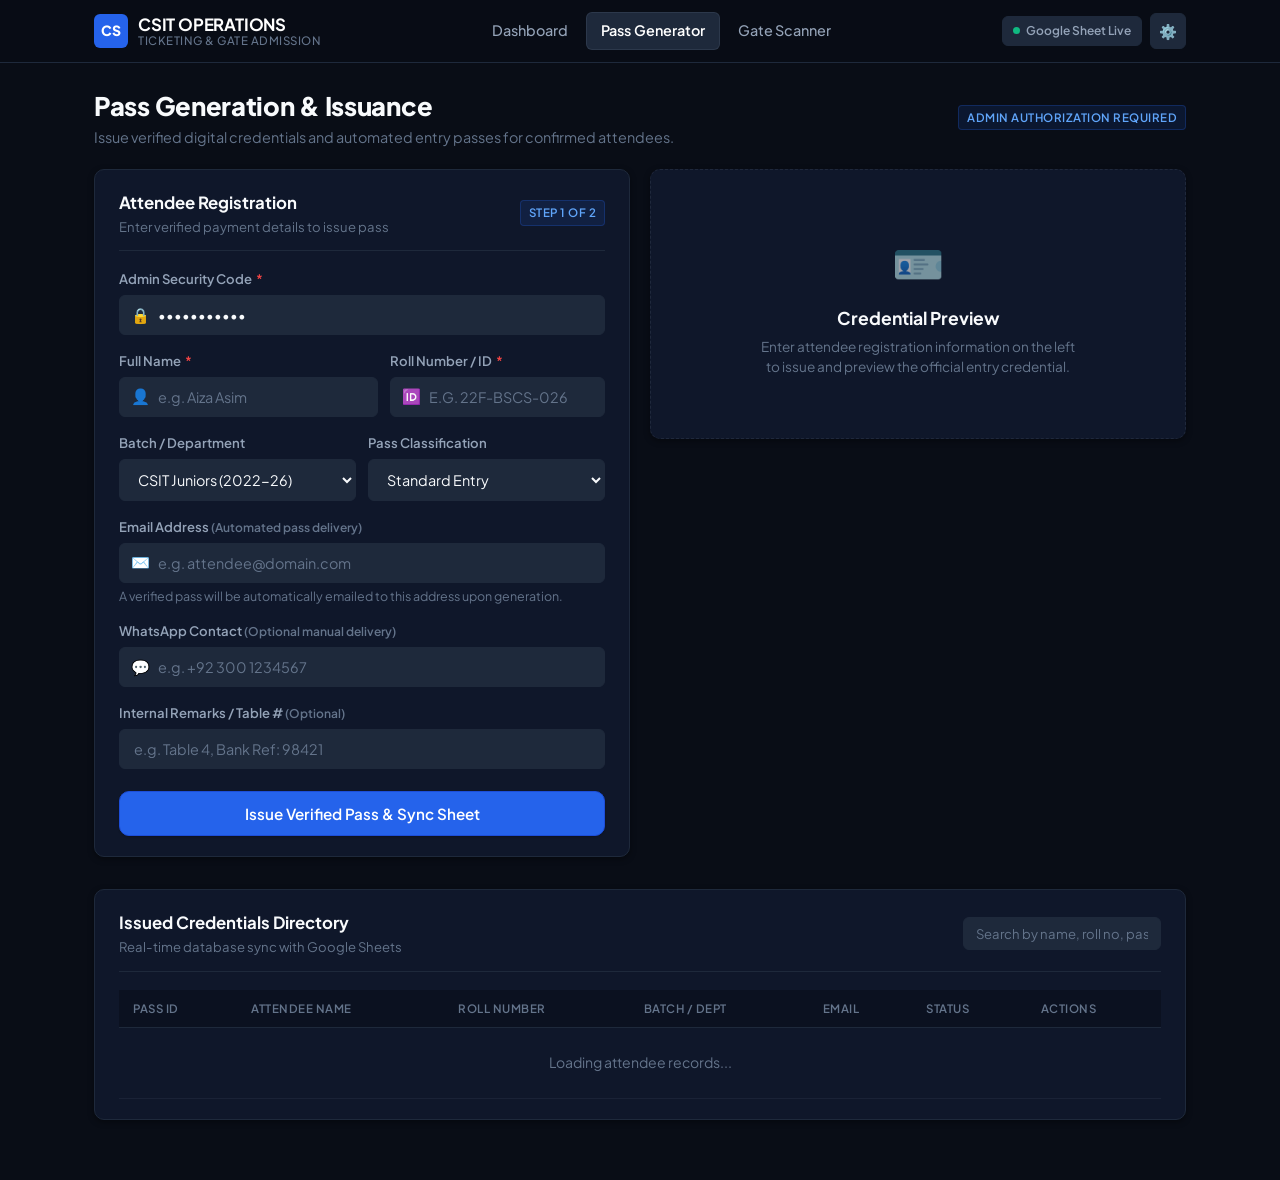
==== commit 0834038e: "Transition to sleek, corporate executive design system across portal, credential pass, and emails" ====
--- a/generate.html
+++ b/generate.html
@@ -3,36 +3,40 @@
 <head>
   <meta charset="UTF-8">
   <meta name="viewport" content="width=device-width, initial-scale=1.0">
-  <title>VIP Pass Generator - The Last Soiree / Welcome Party 2026</title>
-  <meta name="description" content="Generate and issue official QR entry passes for CSIT Annual Dinner & Welcome Party 2026">
+  <title>Event Pass Management - CSIT Annual Gala 2026</title>
+  <meta name="description" content="Official Event Pass Issuance & Credential Verification Portal">
   <link rel="stylesheet" href="assets/css/style.css">
-  <link rel="icon" href="data:image/svg+xml,<svg xmlns=%22http://www.w3.org/2000/svg%22 viewBox=%220 0 100 100%22><text y=%22.9em%22 font-size=%2290%22>✨</text></svg>">
+  <link rel="icon" href="data:image/svg+xml,<svg xmlns=%22http://www.w3.org/2000/svg%22 viewBox=%220 0 100 100%22><rect width=%22100%22 height=%22100%22 rx=%2220%22 fill=%22%232563eb%22/><text y=%22.7em%22 x=%22.25em%22 font-size=%2260%22 font-weight=%22bold%22 fill=%22white%22>CS</text></svg>">
 </head>
 <body>
 
-  <main class="container" style="padding-top: 28px; padding-bottom: 60px;">
+  <main class="container" style="padding-top: 24px; padding-bottom: 60px;">
     
-    <div class="flex-between" style="margin-bottom: 24px; flex-wrap: wrap;">
+    <!-- Page Header -->
+    <div class="flex-between" style="margin-bottom: 20px; flex-wrap: wrap;">
       <div>
-        <h1 style="font-size: 1.8rem; font-weight: 800; display: flex; align-items: center; gap: 10px;">
-          <span>🎫</span> VIP Entry Pass Generator
+        <h1 style="font-size: 1.6rem; font-weight: 800; letter-spacing: -0.3px;">
+          Pass Generation & Issuance
         </h1>
-        <p style="color: var(--text-muted); font-size: 0.95rem; margin-top: 4px;">
-          CSIT Juniors & Seniors Presents: <em>The Last Soiree / Welcome Party 2026</em>
+        <p style="color: var(--text-muted); font-size: 0.9rem; margin-top: 2px;">
+          Issue verified digital credentials and automated entry passes for confirmed attendees.
         </p>
       </div>
-      <div style="display: flex; gap: 10px; align-items: center;">
-        <span class="badge badge-info">🔒 Admin Verification Protected</span>
+      <div style="display: flex; gap: 8px; align-items: center;">
+        <span class="badge badge-info">Admin Authorization Required</span>
       </div>
     </div>
 
     <div class="grid-2">
       <!-- Left Column: Generator Form -->
       <div>
-        <div class="card card-glass">
+        <div class="card">
           <div class="card-header">
-            <div class="card-title"><span>📝</span> Attendee Registration Details</div>
-            <div style="font-size: 0.8rem; color: var(--sapphire-glow);">Step 1 of 2</div>
+            <div>
+              <div class="card-title">Attendee Registration</div>
+              <div class="card-subtitle">Enter verified payment details to issue pass</div>
+            </div>
+            <span class="badge badge-info">Step 1 of 2</span>
           </div>
 
           <form id="pass-form" onsubmit="handleFormSubmit(event)">
@@ -42,13 +46,13 @@
                 Admin Security Code <span class="required">*</span>
               </label>
               <div class="input-with-icon">
-                <span class="input-icon">🔑</span>
-                <input type="password" id="admin-code" class="form-input" placeholder="Enter admin code" required>
+                <span class="input-icon">🔒</span>
+                <input type="password" id="admin-code" class="form-input" placeholder="Enter administrative authorization code" required>
               </div>
             </div>
 
             <!-- Attendee Name & Roll No Row -->
-            <div style="display: grid; grid-template-columns: 1.2fr 1fr; gap: 14px;">
+            <div style="display: grid; grid-template-columns: 1.2fr 1fr; gap: 12px;">
               <div class="form-group">
                 <label class="form-label" for="attendee-name">
                   Full Name <span class="required">*</span>
@@ -61,39 +65,39 @@
 
               <div class="form-group">
                 <label class="form-label" for="attendee-roll">
-                  Roll No / ID <span class="required">*</span>
+                  Roll Number / ID <span class="required">*</span>
                 </label>
                 <div class="input-with-icon">
-                  <span class="input-icon">🎓</span>
+                  <span class="input-icon">🆔</span>
                   <input type="text" id="attendee-roll" class="form-input" placeholder="e.g. 22F-BSCS-026" required autocomplete="off" style="text-transform: uppercase;">
                 </div>
               </div>
             </div>
 
             <!-- Batch & Category Row -->
-            <div style="display: grid; grid-template-columns: 1fr 1fr; gap: 14px;">
+            <div style="display: grid; grid-template-columns: 1fr 1fr; gap: 12px;">
               <div class="form-group">
                 <label class="form-label" for="attendee-batch">
-                  Batch / Dept
+                  Batch / Department
                 </label>
                 <select id="attendee-batch" class="form-select">
                   <option value="CSIT Juniors (2022-26)" selected>CSIT Juniors (2022-26)</option>
                   <option value="CSIT Seniors (2021-25)">CSIT Seniors (2021-25)</option>
                   <option value="CSIT Freshies (2024-28)">CSIT Freshies (2024-28)</option>
                   <option value="CSIT Sophomores (2023-27)">CSIT Sophomores (2023-27)</option>
-                  <option value="Faculty / Guest">Faculty / Guest</option>
+                  <option value="Faculty / Guest">Faculty / Official Guest</option>
                 </select>
               </div>
 
               <div class="form-group">
                 <label class="form-label" for="attendee-category">
-                  Pass Category
+                  Pass Classification
                 </label>
                 <select id="attendee-category" class="form-select">
                   <option value="Standard Entry" selected>Standard Entry</option>
-                  <option value="VIP Pass">VIP Pass</option>
+                  <option value="VIP Delegate">VIP Delegate</option>
                   <option value="Executive Committee">Executive Committee</option>
-                  <option value="Performer / Host">Performer / Host</option>
+                  <option value="Organizer Staff">Organizer Staff</option>
                 </select>
               </div>
             </div>
@@ -101,160 +105,145 @@
             <!-- Attendee Email -->
             <div class="form-group">
               <label class="form-label" for="attendee-email">
-                Email Address <span style="font-size: 0.78rem; color: var(--sapphire-glow);">(Auto-sends pass with QR attachment)</span>
+                Email Address <span style="font-size: 0.75rem; color: var(--text-muted);">(Automated pass delivery)</span>
               </label>
               <div class="input-with-icon">
                 <span class="input-icon">✉️</span>
-                <input type="email" id="attendee-email" class="form-input" placeholder="e.g. aiza.asim@gmail.com">
-              </div>
+                <input type="email" id="attendee-email" class="form-input" placeholder="e.g. attendee@domain.com">
+              </div>
+              <div class="form-hint">A verified pass will be automatically emailed to this address upon generation.</div>
             </div>
 
             <!-- Attendee WhatsApp -->
             <div class="form-group">
               <label class="form-label" for="attendee-whatsapp">
-                WhatsApp Number <span style="font-size: 0.78rem; color: var(--text-dim);">(For 1-click wa.me assist)</span>
+                WhatsApp Contact <span style="font-size: 0.75rem; color: var(--text-muted);">(Optional manual delivery)</span>
               </label>
               <div class="input-with-icon">
                 <span class="input-icon">💬</span>
-                <input type="tel" id="attendee-whatsapp" class="form-input" placeholder="e.g. +92 300 1234567 (with country code)">
-              </div>
-            </div>
-
-            <!-- Notes / Table -->
+                <input type="tel" id="attendee-whatsapp" class="form-input" placeholder="e.g. +92 300 1234567">
+              </div>
+            </div>
+
+            <!-- Notes -->
             <div class="form-group">
               <label class="form-label" for="attendee-notes">
-                Table # / Special Notes <span style="font-size: 0.78rem; color: var(--text-dim);">(Optional)</span>
+                Internal Remarks / Table # <span style="font-size: 0.75rem; color: var(--text-muted);">(Optional)</span>
               </label>
-              <input type="text" id="attendee-notes" class="form-input" placeholder="e.g. Table 4, Vegetarian Meal, Paid via JazzCash">
-            </div>
-
-            <button type="submit" id="btn-submit" class="btn btn-primary btn-lg btn-block" style="margin-top: 8px;">
-              <span>✨</span> Generate VIP Pass & Sync Database
+              <input type="text" id="attendee-notes" class="form-input" placeholder="e.g. Table 4, Bank Ref: 98421">
+            </div>
+
+            <button type="submit" id="btn-submit" class="btn btn-primary btn-block btn-lg" style="margin-top: 6px;">
+              Issue Verified Pass & Sync Sheet
             </button>
           </form>
         </div>
       </div>
 
-      <!-- Right Column: Result Pass Preview & Actions -->
+      <!-- Right Column: Pass Preview Card -->
       <div>
-        <div id="empty-state" class="card" style="text-align: center; padding: 70px 24px; border-style: dashed; border-color: rgba(96, 165, 250, 0.3);">
-          <div style="font-size: 54px; margin-bottom: 16px; opacity: 0.8;">🎫✨</div>
-          <h3 style="font-size: 1.25rem; font-weight: 700; margin-bottom: 8px; color: #93c5fd;">VIP Pass Live Preview</h3>
-          <p style="color: var(--text-muted); font-size: 0.9rem; max-width: 320px; margin: 0 auto;">
-            Fill in the attendee details and Roll No on the left to generate the official royal sapphire pass card.
+        <div id="empty-state" class="card" style="text-align: center; padding: 60px 24px; border-style: dashed; border-color: var(--border-subtle);">
+          <div style="font-size: 42px; margin-bottom: 12px; opacity: 0.6;">🪪</div>
+          <h3 style="font-size: 1.1rem; font-weight: 700; margin-bottom: 6px;">Credential Preview</h3>
+          <p style="color: var(--text-muted); font-size: 0.85rem; max-width: 320px; margin: 0 auto;">
+            Enter attendee registration information on the left to issue and preview the official entry credential.
           </p>
         </div>
 
         <div id="result-container" style="display: none;">
-          <!-- Delivery Banner -->
-          <div id="delivery-status-banner" class="alert alert-success" style="margin-bottom: 16px;"></div>
-
-          <!-- THE ROYAL SAPPHIRE TICKET CARD -->
+          <!-- Delivery Status Alert -->
+          <div id="delivery-status-banner" class="alert alert-success" style="margin-bottom: 14px;"></div>
+
+          <!-- CORPORATE CREDENTIAL CARD -->
           <div class="ticket-container">
-            <div class="royal-ticket-card" id="royal-ticket-pass-card">
-              <div class="royal-ticket-inner-border"></div>
-
-              <!-- Top Hole -->
-              <div class="royal-ticket-hole"></div>
-
-              <div class="royal-ticket-presenter" id="card-presenter">CSIT JUNIORS PRESENTS</div>
-              <div class="royal-ticket-title" id="card-event-title">The Last Soiree</div>
-              <div class="royal-ticket-category" id="card-subtitle">ANNUAL DINNER</div>
-
-              <div class="royal-divider-row">
-                <div class="royal-divider-line"></div>
-                <span style="font-size: 14px;">❖</span>
-                <div class="royal-divider-line"></div>
-              </div>
-
-              <div class="royal-entry-pass-badge">
-                <span>✦</span> ENTRY PASS <span>✦</span>
-              </div>
-
-              <!-- Date & Time Row -->
-              <div class="royal-datetime-grid">
-                <div class="royal-date-box">
-                  <span class="royal-box-icon">📅</span>
-                  <div style="text-align: left;">
-                    <div class="royal-box-val" id="card-date-val">16 MAY</div>
-                    <div class="royal-box-lbl">2026</div>
+            <div class="corp-ticket-card" id="corp-ticket-pass-card">
+              <div class="corp-ticket-topbar"></div>
+
+              <div class="corp-ticket-header">
+                <div class="corp-ticket-org" id="card-presenter">CSIT JUNIORS PRESENTS</div>
+                <div class="corp-ticket-event-name" id="card-event-title">The Last Soiree</div>
+                <div class="corp-ticket-event-sub" id="card-subtitle">Annual Dinner & Networking Gala 2026</div>
+              </div>
+
+              <div class="corp-ticket-body">
+                <!-- Meta Info Row -->
+                <div class="corp-meta-row">
+                  <div class="corp-meta-box">
+                    <div class="corp-meta-label">Date & Time</div>
+                    <div class="corp-meta-val" id="card-datetime-val">16 MAY 2026 • 07:00 PM</div>
+                  </div>
+                  <div class="corp-meta-box">
+                    <div class="corp-meta-label">Venue</div>
+                    <div class="corp-meta-val" id="card-venue-val">Grand Arena, Campus</div>
                   </div>
                 </div>
 
-                <div class="royal-time-box">
-                  <span class="royal-box-icon">⏰</span>
-                  <div style="text-align: left;">
-                    <div class="royal-box-val" id="card-time-val">07:00</div>
-                    <div class="royal-box-lbl">PM ONWARDS</div>
+                <!-- QR & Pass ID Section -->
+                <div class="corp-qr-section">
+                  <div class="corp-qr-box">
+                    <img id="ticket-qr-image" class="corp-qr-img" src="" alt="QR Pass">
+                  </div>
+                  <div class="corp-qr-info">
+                    <div class="corp-badge-pill" id="ticket-category-tag">Verified Pass</div>
+                    <div style="font-size: 0.72rem; color: #64748b; text-transform: uppercase;">Pass Identifier</div>
+                    <div id="ticket-pass-id-display" class="corp-pass-id">#LSAD26-026</div>
                   </div>
                 </div>
-              </div>
-
-              <!-- QR Container -->
-              <div class="royal-qr-container">
-                <div class="royal-qr-img-box">
-                  <img id="ticket-qr-image" class="royal-qr-img" src="" alt="QR Pass">
+
+                <!-- Attendee Details -->
+                <div class="corp-attendee-details">
+                  <div class="corp-detail-row">
+                    <span class="corp-detail-label">Attendee Name</span>
+                    <span id="ticket-name-display" class="corp-detail-val">AIZA ASIM</span>
+                  </div>
+                  <div class="corp-detail-row">
+                    <span class="corp-detail-label">Roll Number</span>
+                    <span id="ticket-roll-display" class="corp-detail-val mono">22F-BSCS-026</span>
+                  </div>
+                  <div class="corp-detail-row">
+                    <span class="corp-detail-label">Department / Batch</span>
+                    <span id="ticket-batch-display" class="corp-detail-val">CSIT Juniors (2022-26)</span>
+                  </div>
                 </div>
-                <div class="royal-qr-meta">
-                  <div class="royal-scan-instruction">SCAN FOR ENTRY</div>
-                  <div id="ticket-pass-id-display" class="royal-pass-id">#LSAD26-026</div>
-                  <div id="ticket-category-tag" style="font-size: 0.72rem; color: #93c5fd; margin-top: 4px; text-transform: uppercase;">Standard Entry</div>
-                </div>
-              </div>
-
-              <!-- Attendee Details Section -->
-              <div class="royal-attendee-section">
-                <div class="royal-field-row">
-                  <span class="royal-field-label">NAME</span>
-                  <span id="ticket-name-display" class="royal-field-val">AIZA ASIM</span>
-                </div>
-                <div class="royal-field-row">
-                  <span class="royal-field-label">ROLL NO</span>
-                  <span id="ticket-roll-display" class="royal-field-val" style="color: #93c5fd; font-family: var(--font-mono);">22F-BSCS-026</span>
-                </div>
-                <div class="royal-field-row">
-                  <span class="royal-field-label">BATCH</span>
-                  <span id="ticket-batch-display" class="royal-field-val" style="font-size: 0.9rem; color: #cbd5e1;">CSIT JUNIORS</span>
-                </div>
-              </div>
-
-              <div class="royal-ticket-footer">
-                AN EVENING OF CELEBRATION | CONNECTION | LEGACY
+              </div>
+
+              <div class="corp-ticket-footer">
+                OFFICIAL ENTRY CREDENTIAL • VALID FOR ONE SCAN ONLY
               </div>
             </div>
           </div>
 
-          <!-- Actions Card -->
-          <div class="card" style="margin-top: 18px;">
-            <div class="card-title" style="font-size: 1rem; margin-bottom: 14px;">
-              <span>📤</span> Pass Export & Direct Actions
-            </div>
-
-            <div style="display: flex; flex-direction: column; gap: 10px;">
+          <!-- Actions -->
+          <div class="card" style="margin-top: 14px; padding: 16px 20px;">
+            <div class="card-title" style="font-size: 0.95rem; margin-bottom: 12px;">
+              Pass Export & Delivery Actions
+            </div>
+
+            <div style="display: flex; flex-direction: column; gap: 8px;">
               <a id="btn-whatsapp-send" href="#" target="_blank" class="btn btn-whatsapp btn-block" style="display: none;">
-                <span>💬</span> Open WhatsApp Chat (wa.me)
+                Open WhatsApp Message (wa.me)
               </a>
 
-              <div style="display: grid; grid-template-columns: 1fr 1fr; gap: 10px;">
-                <button class="btn btn-primary" onclick="downloadRoyalTicketImage()">
-                  <span>📥</span> Download Poster
+              <div style="display: grid; grid-template-columns: 1fr 1fr; gap: 8px;">
+                <button class="btn btn-primary" onclick="downloadCorporatePassImage()">
+                  Download Pass Image
                 </button>
                 <button class="btn btn-secondary" onclick="window.print()">
-                  <span>🖨️</span> Print Pass
+                  Print Pass
                 </button>
               </div>
 
-              <div style="display: grid; grid-template-columns: 1fr 1fr; gap: 10px;">
+              <div style="display: grid; grid-template-columns: 1fr 1fr; gap: 8px;">
                 <button class="btn btn-secondary" onclick="copyPassId()">
-                  <span>📋</span> Copy Pass ID
+                  Copy Pass ID
                 </button>
                 <button class="btn btn-secondary" onclick="copyWhatsAppMessage()">
-                  <span>💬</span> Copy Message
+                  Copy Message
                 </button>
               </div>
 
-              <button class="btn btn-party" onclick="resetFormForNext()" style="margin-top: 6px;">
-                <span>➕</span> Issue Another Attendee Pass
+              <button class="btn btn-secondary" onclick="resetFormForNext()" style="margin-top: 4px;">
+                + Issue Another Pass
               </button>
             </div>
           </div>
@@ -263,14 +252,14 @@
     </div>
 
     <!-- Recent Issued Passes Table -->
-    <section class="card" style="margin-top: 40px;">
+    <section class="card" style="margin-top: 32px;">
       <div class="card-header">
         <div>
-          <div class="card-title"><span>📋</span> Issued VIP Passes Directory</div>
-          <div class="card-subtitle">Live real-time sync with Google Sheet</div>
+          <div class="card-title">Issued Credentials Directory</div>
+          <div class="card-subtitle">Real-time database sync with Google Sheets</div>
         </div>
         <div style="display: flex; gap: 10px;">
-          <input type="text" id="pass-search" class="form-input" placeholder="Search by name, roll no, or pass ID..." style="max-width: 280px; padding: 8px 14px; font-size: 0.85rem;" oninput="filterPassesList()">
+          <input type="text" id="pass-search" class="form-input" placeholder="Search by name, roll no, pass ID..." style="max-width: 260px; padding: 7px 12px; font-size: 0.82rem;" oninput="filterPassesList()">
         </div>
       </div>
 
@@ -279,9 +268,9 @@
           <thead>
             <tr>
               <th>Pass ID</th>
-              <th>Name</th>
-              <th>Roll No</th>
-              <th>Batch</th>
+              <th>Attendee Name</th>
+              <th>Roll Number</th>
+              <th>Batch / Dept</th>
               <th>Email</th>
               <th>Status</th>
               <th>Actions</th>
@@ -289,7 +278,7 @@
           </thead>
           <tbody id="passes-tbody">
             <tr>
-              <td colspan="7" style="text-align: center; color: var(--text-dim); padding: 24px;">
+              <td colspan="7" style="text-align: center; color: var(--text-muted); padding: 24px;">
                 Loading attendee records...
               </td>
             </tr>
@@ -346,7 +335,7 @@
       const btn = document.getElementById('btn-submit');
       const originalText = btn.innerHTML;
       btn.disabled = true;
-      btn.innerHTML = '<span>⏳</span> Minting VIP Pass & Syncing Sheet...';
+      btn.innerHTML = 'Issuing Pass & Syncing Database...';
 
       try {
         const res = await window.apiClient.generatePass({
@@ -362,7 +351,7 @@
         if (res && res.success) {
           currentPassData = res;
           displayPassResult(res);
-          showToast(`Pass ${res.passId} created for ${name}!`, 'success');
+          showToast(`Pass ${res.passId} successfully generated!`, 'success');
           loadPassesList();
         } else {
           showToast(res.error || 'Failed to generate pass.', 'error');
@@ -382,21 +371,21 @@
       container.style.display = 'block';
 
       document.getElementById('ticket-pass-id-display').textContent = data.passId;
-      document.getElementById('ticket-name-display').textContent = data.name;
+      document.getElementById('ticket-name-display').textContent = data.name.toUpperCase();
       document.getElementById('ticket-roll-display').textContent = data.rollNo || 'N/A';
       document.getElementById('ticket-batch-display').textContent = data.batch || 'CSIT';
-      document.getElementById('ticket-category-tag').textContent = data.category || 'Standard Entry';
+      document.getElementById('ticket-category-tag').textContent = data.category || 'Verified Pass';
       document.getElementById('ticket-qr-image').src = data.qrUrl;
 
       // Delivery Status Banner
       const banner = document.getElementById('delivery-status-banner');
       if (data.emailSent || data.email) {
         banner.className = 'alert alert-success';
-        banner.innerHTML = `<strong>✉️ Ticket Emailed Automatically:</strong> QR pass has been sent to <code>${escapeHtml(data.email)}</code>!`;
+        banner.innerHTML = `<strong>Pass Emailed Automatically:</strong> Official pass with QR code has been delivered to <code>${escapeHtml(data.email)}</code>.`;
         banner.style.display = 'flex';
       } else if (data.whatsapp) {
         banner.className = 'alert alert-info';
-        banner.innerHTML = `<strong>💬 WhatsApp Delivery:</strong> Click WhatsApp below to send pass to <code>${escapeHtml(data.whatsapp)}</code>.`;
+        banner.innerHTML = `<strong>WhatsApp Delivery Ready:</strong> Click WhatsApp below to send the pass to <code>${escapeHtml(data.whatsapp)}</code>.`;
         banner.style.display = 'flex';
       } else {
         banner.style.display = 'none';
@@ -438,166 +427,142 @@
       const eventDate = window.appConfig.get('EVENT_DATE') || '16 MAY 2026';
       const eventTime = window.appConfig.get('EVENT_TIME') || '07:00 PM ONWARDS';
       const eventVenue = window.appConfig.get('EVENT_VENUE') || 'Grand Arena';
-      const tagline = window.appConfig.get('EVENT_TAGLINE') || 'AN EVENING OF CELEBRATION | CONNECTION | LEGACY';
 
       const msg = 
-        `✨ *${presenter}*\n` +
-        `🌟 *${eventName}*\n\n` +
-        `🎉 *Hello ${currentPassData.name}!*` +
-        (currentPassData.rollNo ? `\n🎓 *Roll No:* \`${currentPassData.rollNo}\`` : '') + `\n` +
-        `🎫 *Pass ID:* \`${currentPassData.passId}\`\n\n` +
-        `📅 *Date:* ${eventDate}\n` +
-        `⏰ *Time:* ${eventTime}\n` +
-        `📍 *Venue:* ${eventVenue}\n\n` +
-        `⚠️ *Important:* Please present your QR code pass attached in this chat at the entrance. Each pass is strictly valid for 1 entry.\n\n` +
-        `✨ _${tagline}_ 🚀`;
+        `*${presenter}*\n` +
+        `*${eventName}*\n\n` +
+        `Hello ${currentPassData.name},\n` +
+        (currentPassData.rollNo ? `Roll No: ${currentPassData.rollNo}\n` : '') +
+        `Pass ID: ${currentPassData.passId}\n\n` +
+        `Date: ${eventDate}\n` +
+        `Time: ${eventTime}\n` +
+        `Venue: ${eventVenue}\n\n` +
+        `Please present your QR code pass at the entrance. Each pass is valid for 1 entry.`;
 
       navigator.clipboard.writeText(msg);
-      showToast('WhatsApp message copied to clipboard!', 'success');
-    }
-
-    function downloadRoyalTicketImage() {
+      showToast('Message copied to clipboard!', 'success');
+    }
+
+    function downloadCorporatePassImage() {
       if (!currentPassData) return;
       
       const canvas = document.createElement('canvas');
       canvas.width = 800;
-      canvas.height = 1150;
+      canvas.height = 1000;
       const ctx = canvas.getContext('2d');
 
-      // Background Deep Midnight Gradient
-      const bgGrad = ctx.createRadialGradient(400, 200, 50, 400, 575, 700);
-      bgGrad.addColorStop(0, '#0c1b42');
-      bgGrad.addColorStop(0.5, '#050c20');
-      bgGrad.addColorStop(1, '#02040b');
-      ctx.fillStyle = bgGrad;
-      ctx.fillRect(0, 0, 800, 1150);
-
-      // Outer Royal Border
-      ctx.strokeStyle = '#3b82f6';
-      ctx.lineWidth = 4;
-      ctx.strokeRect(30, 30, 740, 1090);
-
-      // Inner Filigree Border
-      ctx.strokeStyle = 'rgba(147, 197, 253, 0.4)';
-      ctx.lineWidth = 1.5;
-      ctx.strokeRect(42, 42, 716, 1066);
-
-      // Lanyard Hole
+      // Background
+      ctx.fillStyle = '#0f172a';
+      ctx.fillRect(0, 0, 800, 1000);
+
+      // Top Accent Bar
+      ctx.fillStyle = '#2563eb';
+      ctx.fillRect(0, 0, 800, 14);
+
+      // Card Header Box
+      ctx.fillStyle = '#1e293b';
+      ctx.fillRect(40, 50, 720, 130);
+
+      ctx.fillStyle = '#38bdf8';
+      ctx.font = 'bold 18px Inter, sans-serif';
+      ctx.fillText('CSIT JUNIORS PRESENTS', 70, 95);
+
       ctx.fillStyle = '#ffffff';
-      ctx.beginPath();
-      ctx.arc(400, 75, 14, 0, Math.PI * 2);
-      ctx.fill();
-
-      // CSIT Presenter
-      ctx.fillStyle = '#93c5fd';
-      ctx.font = 'bold 18px Cinzel, serif';
-      ctx.textAlign = 'center';
-      ctx.letterSpacing = '6px';
-      ctx.fillText('CSIT JUNIORS PRESENTS', 400, 130);
-
-      // Main Title "The Last Soiree"
-      ctx.fillStyle = '#ffffff';
-      ctx.font = 'italic bold 52px Playfair Display, Georgia, serif';
-      ctx.fillText('The Last Soiree', 400, 195);
-
-      // Subtitle
-      ctx.fillStyle = '#60a5fa';
-      ctx.font = 'bold 20px Cinzel, serif';
-      ctx.fillText('ANNUAL DINNER', 400, 235);
-
-      // Divider Line
-      ctx.strokeStyle = 'rgba(96, 165, 250, 0.6)';
-      ctx.lineWidth = 1;
-      ctx.beginPath();
-      ctx.moveTo(120, 265);
-      ctx.lineTo(680, 265);
-      ctx.stroke();
-
-      // ENTRY PASS Badge
-      ctx.fillStyle = '#cbd5e1';
-      ctx.font = '900 32px Cinzel, serif';
-      ctx.fillText('✦  ENTRY PASS  ✦', 400, 320);
-
-      // Date & Time Box
-      ctx.fillStyle = 'rgba(13, 27, 62, 0.9)';
-      ctx.beginPath();
-      ctx.roundRect(120, 360, 560, 70, 16);
-      ctx.fill();
-      ctx.strokeStyle = 'rgba(147, 197, 253, 0.4)';
-      ctx.stroke();
-
-      ctx.fillStyle = '#93c5fd';
-      ctx.font = 'bold 22px Cinzel, serif';
-      ctx.fillText('📅 16 MAY 2026   |   ⏰ 07:00 PM ONWARDS', 400, 405);
-
-      // QR Code Image
+      ctx.font = 'bold 36px Inter, sans-serif';
+      ctx.fillText('The Last Soiree 2026', 70, 140);
+
+      ctx.fillStyle = '#94a3b8';
+      ctx.font = '16px Inter, sans-serif';
+      ctx.fillText('Official Entry Credential', 540, 140);
+
+      // Meta boxes (Date & Venue)
+      ctx.fillStyle = '#1e293b';
+      ctx.fillRect(40, 200, 350, 70);
+      ctx.fillRect(410, 200, 350, 70);
+
+      ctx.fillStyle = '#64748b';
+      ctx.font = '14px Inter, sans-serif';
+      ctx.fillText('DATE & TIME', 60, 228);
+      ctx.fillText('VENUE', 430, 228);
+
+      ctx.fillStyle = '#f8fafc';
+      ctx.font = 'bold 18px Inter, sans-serif';
+      ctx.fillText('16 May 2026 • 07:00 PM', 60, 255);
+      ctx.fillText('Grand Arena, Campus', 430, 255);
+
+      // QR Code Box
       const qrImg = new Image();
       qrImg.crossOrigin = 'Anonymous';
       qrImg.onload = () => {
+        // QR Container
+        ctx.fillStyle = '#020617';
+        ctx.strokeStyle = '#334155';
+        ctx.lineWidth = 2;
+        ctx.beginPath();
+        ctx.roundRect(40, 290, 720, 300, 12);
+        ctx.fill();
+        ctx.stroke();
+
         // White QR Box
         ctx.fillStyle = '#ffffff';
         ctx.beginPath();
-        ctx.roundRect(120, 470, 560, 260, 20);
+        ctx.roundRect(70, 320, 240, 240, 8);
         ctx.fill();
-
-        ctx.drawImage(qrImg, 150, 490, 220, 220);
-
-        // QR Meta
+        ctx.drawImage(qrImg, 80, 330, 220, 220);
+
+        // QR Meta Info
+        ctx.fillStyle = '#2563eb';
+        ctx.font = 'bold 16px Inter, sans-serif';
+        ctx.fillText(currentPassData.category || 'STANDARD ENTRY', 350, 370);
+
+        ctx.fillStyle = '#64748b';
+        ctx.font = '14px Inter, sans-serif';
+        ctx.fillText('PASS IDENTIFIER', 350, 420);
+
+        ctx.fillStyle = '#ffffff';
+        ctx.font = 'bold 36px monospace';
+        ctx.fillText(currentPassData.passId, 350, 465);
+
+        ctx.fillStyle = '#94a3b8';
+        ctx.font = '14px Inter, sans-serif';
+        ctx.fillText('Scan this QR code at the door for entry verification.', 350, 520);
+
+        // Attendee Details
         ctx.fillStyle = '#1e293b';
-        ctx.font = 'bold 20px Cinzel, serif';
-        ctx.textAlign = 'left';
-        ctx.fillText('SCAN FOR ENTRY', 400, 550);
-
-        ctx.fillStyle = '#1d4ed8';
-        ctx.font = 'bold 32px monospace';
-        ctx.fillText(currentPassData.passId, 400, 600);
+        ctx.beginPath();
+        ctx.roundRect(40, 610, 720, 260, 12);
+        ctx.fill();
 
         ctx.fillStyle = '#64748b';
-        ctx.font = '16px Outfit, sans-serif';
-        ctx.fillText(currentPassData.category || 'Standard Entry', 400, 640);
-
-        // Attendee Info Box
-        ctx.fillStyle = 'rgba(13, 27, 62, 0.75)';
-        ctx.beginPath();
-        ctx.roundRect(120, 765, 560, 240, 20);
-        ctx.fill();
-        ctx.strokeStyle = 'rgba(147, 197, 253, 0.3)';
-        ctx.stroke();
-
-        ctx.textAlign = 'left';
-        ctx.fillStyle = '#93c5fd';
-        ctx.font = 'bold 20px Cinzel, serif';
-        ctx.fillText('NAME:', 160, 825);
+        ctx.font = '16px Inter, sans-serif';
+        ctx.fillText('ATTENDEE NAME', 70, 660);
+        ctx.fillText('ROLL NUMBER', 70, 720);
+        ctx.fillText('DEPARTMENT / BATCH', 70, 780);
+
         ctx.fillStyle = '#ffffff';
-        ctx.font = 'bold 26px Outfit, sans-serif';
-        ctx.fillText(currentPassData.name.toUpperCase(), 340, 825);
-
-        ctx.fillStyle = '#93c5fd';
-        ctx.font = 'bold 20px Cinzel, serif';
-        ctx.fillText('ROLL NO:', 160, 885);
-        ctx.fillStyle = '#93c5fd';
-        ctx.font = 'bold 24px monospace';
-        ctx.fillText(currentPassData.rollNo || 'N/A', 340, 885);
-
-        ctx.fillStyle = '#93c5fd';
-        ctx.font = 'bold 20px Cinzel, serif';
-        ctx.fillText('BATCH:', 160, 945);
-        ctx.fillStyle = '#cbd5e1';
-        ctx.font = '20px Outfit, sans-serif';
-        ctx.fillText(currentPassData.batch || 'CSIT', 340, 945);
-
-        // Footer Tagline
+        ctx.font = 'bold 22px Inter, sans-serif';
+        ctx.fillText(currentPassData.name.toUpperCase(), 350, 660);
+
+        ctx.fillStyle = '#38bdf8';
+        ctx.font = 'bold 22px monospace';
+        ctx.fillText(currentPassData.rollNo || 'N/A', 350, 720);
+
+        ctx.fillStyle = '#e2e8f0';
+        ctx.font = 'bold 20px Inter, sans-serif';
+        ctx.fillText(currentPassData.batch || 'CSIT', 350, 780);
+
+        // Footer
+        ctx.fillStyle = '#475569';
+        ctx.font = '14px Inter, sans-serif';
         ctx.textAlign = 'center';
-        ctx.fillStyle = '#60a5fa';
-        ctx.font = '15px Cinzel, serif';
-        ctx.fillText('AN EVENING OF CELEBRATION | CONNECTION | LEGACY', 400, 1055);
-
-        // Trigger Download
+        ctx.fillText('OFFICIAL CREDENTIAL • DEPARTMENT OF COMPUTER SCIENCE & IT', 400, 940);
+
+        // Download Trigger
         const link = document.createElement('a');
         link.download = `Pass_${currentPassData.passId.replace('#', '')}_${currentPassData.name.replace(/\s+/g, '_')}.png`;
         link.href = canvas.toDataURL('image/png');
         link.click();
-        showToast('VIP Pass Poster downloaded!', 'success');
+        showToast('Pass image downloaded!', 'success');
       };
       qrImg.src = currentPassData.qrUrl;
     }
@@ -622,8 +587,8 @@
       if (!passes || passes.length === 0) {
         tbody.innerHTML = `
           <tr>
-            <td colspan="7" style="text-align: center; color: var(--text-dim); padding: 24px;">
-              No passes issued yet. Fill in the form above to generate one!
+            <td colspan="7" style="text-align: center; color: var(--text-muted); padding: 24px;">
+              No passes issued yet.
             </td>
           </tr>
         `;
@@ -633,27 +598,27 @@
       tbody.innerHTML = passes.map(p => {
         const isUsed = p.status === 'used';
         const badgeClass = isUsed ? 'badge-success' : 'badge-warning';
-        const badgeText = isUsed ? '✅ Used' : '⏳ Unused';
+        const badgeText = isUsed ? 'Used' : 'Unused';
         
         let waBtn = '-';
         if (p.whatsapp) {
           const cleanPhone = String(p.whatsapp).replace(/[^0-9]/g, '');
           const waUrl = `https://wa.me/${cleanPhone}`;
-          waBtn = `<a href="${waUrl}" target="_blank" class="btn btn-whatsapp" style="padding: 4px 10px; font-size: 0.75rem;">💬 WhatsApp</a>`;
+          waBtn = `<a href="${waUrl}" target="_blank" class="btn btn-whatsapp" style="padding: 3px 8px; font-size: 0.75rem;">WhatsApp</a>`;
         }
 
         return `
           <tr>
-            <td style="font-family: var(--font-mono); font-weight: 700; color: #93c5fd;">${escapeHtml(p.passId)}</td>
-            <td style="font-weight: 700;">${escapeHtml(p.name)}</td>
-            <td style="font-family: var(--font-mono); color: #60a5fa; font-weight: 600;">${escapeHtml(p.rollNo || '-')}</td>
+            <td style="font-family: var(--font-mono); font-weight: 700; color: #38bdf8;">${escapeHtml(p.passId)}</td>
+            <td style="font-weight: 600;">${escapeHtml(p.name)}</td>
+            <td style="font-family: var(--font-mono); color: var(--text-secondary); font-size: 0.85rem;">${escapeHtml(p.rollNo || '-')}</td>
             <td style="color: var(--text-muted); font-size: 0.85rem;">${escapeHtml(p.batch || '-')}</td>
             <td style="color: var(--text-muted); font-size: 0.85rem;">${escapeHtml(p.email || '-')}</td>
             <td><span class="badge ${badgeClass}">${badgeText}</span></td>
             <td>
               <div style="display: flex; gap: 6px;">
                 ${waBtn}
-                <button class="btn btn-secondary" style="padding: 4px 8px; font-size: 0.75rem;" onclick="copySinglePassId('${escapeHtml(p.passId)}')">📋 ID</button>
+                <button class="btn btn-secondary" style="padding: 3px 8px; font-size: 0.75rem;" onclick="copySinglePassId('${escapeHtml(p.passId)}')">Copy ID</button>
               </div>
             </td>
           </tr>
--- a/assets/css/style.css
+++ b/assets/css/style.css
@@ -1,66 +1,66 @@
-@import url('https://fonts.googleapis.com/css2?family=Outfit:wght@300;400;500;600;700;800;900&family=Cinzel:wght@500;700;800;900&family=Playfair+Display:ital,wght@0,600;0,800;1,600;1,800&family=JetBrains+Mono:wght@400;600;700;800&display=swap');
-
-/* ==========================================================================
-   CSS VARIABLES & DESIGN TOKENS - ROYAL SAPPHIRE & ELECTRIC NEON THEME
+@import url('https://fonts.googleapis.com/css2?family=Plus+Jakarta+Sans:wght@300;400;500;600;700;800&family=Inter:wght@300;400;500;600;700&family=JetBrains+Mono:wght@400;500;600;700&display=swap');
+
+/* ==========================================================================
+   CORPORATE EXECUTIVE DESIGN SYSTEM (Clean, Modern, Stripe/Linear Aesthetic)
    ========================================================================== */
 :root {
-  --bg-main: #030611;
-  --bg-surface: #070d1e;
-  --bg-surface-elevated: #0d1630;
-  --bg-glass: rgba(7, 13, 30, 0.85);
-  --bg-glass-subtle: rgba(255, 255, 255, 0.04);
+  /* Surface Palette */
+  --bg-main: #090d16;
+  --bg-surface: #0f172a;
+  --bg-surface-elevated: #1e293b;
+  --bg-surface-hover: #24344d;
+  --bg-glass: rgba(15, 23, 42, 0.92);
   
-  --border-color: rgba(96, 165, 250, 0.18);
-  --border-glow: rgba(59, 130, 246, 0.45);
-  --border-gold: rgba(212, 175, 55, 0.4);
+  /* Borders */
+  --border-color: #1e293b;
+  --border-subtle: rgba(148, 163, 184, 0.12);
+  --border-focus: #3b82f6;
   
+  /* Text */
   --text-main: #f8fafc;
-  --text-muted: #94a3b8;
-  --text-dim: #64748b;
-  --text-silver: #cbd5e1;
+  --text-secondary: #94a3b8;
+  --text-muted: #64748b;
+  --text-dim: #475569;
   
-  /* Royal Sapphire & Cyber Neon Colors */
-  --royal-blue: #1d4ed8;
-  --sapphire-light: #3b82f6;
-  --sapphire-glow: #60a5fa;
-  --neon-purple: #a855f7;
-  --neon-violet: #8b5cf6;
-  --neon-magenta: #ec4899;
+  /* Brand Accents - Refined Corporate Indigo/Navy */
+  --brand-primary: #2563eb;
+  --brand-primary-hover: #1d4ed8;
+  --brand-primary-subtle: rgba(37, 99, 235, 0.12);
   
-  --royal-gradient: linear-gradient(135deg, #1e3a8a 0%, #2563eb 50%, #60a5fa 100%);
-  --party-gradient: linear-gradient(135deg, #7e22ce 0%, #a855f7 50%, #3b82f6 100%);
-  --silver-gradient: linear-gradient(180deg, #ffffff 0%, #cbd5e1 50%, #94a3b8 100%);
-  --gold-gradient: linear-gradient(135deg, #fbbf24 0%, #f59e0b 50%, #d97706 100%);
+  --brand-navy: #0f172a;
+  --brand-slate: #334155;
   
+  /* Semantic Status Colors */
   --success: #10b981;
-  --success-glow: rgba(16, 185, 129, 0.4);
-  --success-bg: rgba(16, 185, 129, 0.15);
+  --success-bg: rgba(16, 185, 129, 0.1);
+  --success-border: rgba(16, 185, 129, 0.3);
   
   --warning: #f59e0b;
-  --warning-glow: rgba(245, 158, 11, 0.4);
-  --warning-bg: rgba(245, 158, 11, 0.15);
+  --warning-bg: rgba(245, 158, 11, 0.1);
+  --warning-border: rgba(245, 158, 11, 0.3);
   
   --danger: #ef4444;
-  --danger-glow: rgba(239, 68, 68, 0.4);
-  --danger-bg: rgba(239, 68, 68, 0.15);
+  --danger-bg: rgba(239, 68, 68, 0.1);
+  --danger-border: rgba(239, 68, 68, 0.3);
   
-  --font-sans: 'Outfit', -apple-system, BlinkMacSystemFont, 'Segoe UI', Roboto, sans-serif;
-  --font-serif: 'Playfair Display', Georgia, serif;
-  --font-cinzel: 'Cinzel', serif;
+  /* Typography */
+  --font-sans: 'Plus Jakarta Sans', 'Inter', -apple-system, BlinkMacSystemFont, 'Segoe UI', Roboto, sans-serif;
   --font-mono: 'JetBrains Mono', monospace;
   
-  --radius-sm: 8px;
-  --radius-md: 14px;
-  --radius-lg: 20px;
-  --radius-xl: 28px;
+  /* Structural Dimensions */
+  --radius-xs: 4px;
+  --radius-sm: 6px;
+  --radius-md: 10px;
+  --radius-lg: 14px;
+  --radius-xl: 18px;
   
-  --shadow-sm: 0 2px 8px rgba(0, 0, 0, 0.5);
-  --shadow-md: 0 8px 24px rgba(0, 0, 0, 0.6);
-  --shadow-lg: 0 16px 40px rgba(0, 0, 0, 0.7);
-  --shadow-royal: 0 0 35px rgba(37, 99, 235, 0.35);
-  --shadow-neon: 0 0 35px rgba(168, 85, 247, 0.35);
+  /* Corporate Shadows */
+  --shadow-xs: 0 1px 2px 0 rgba(0, 0, 0, 0.35);
+  --shadow-sm: 0 2px 6px 0 rgba(0, 0, 0, 0.4);
+  --shadow-md: 0 6px 18px -2px rgba(0, 0, 0, 0.5);
+  --shadow-lg: 0 14px 32px -4px rgba(0, 0, 0, 0.6);
   
-  --transition: all 0.25s cubic-bezier(0.16, 1, 0.3, 1);
+  --transition: all 0.18s ease-in-out;
 }
 
 /* ==========================================================================
@@ -79,12 +79,18 @@
   min-height: 100vh;
   line-height: 1.5;
   overflow-x: hidden;
-  background-image: 
-    radial-gradient(circle at 15% 10%, rgba(37, 99, 235, 0.18) 0%, transparent 45%),
-    radial-gradient(circle at 85% 20%, rgba(168, 85, 247, 0.16) 0%, transparent 45%),
-    radial-gradient(circle at 50% 85%, rgba(29, 78, 216, 0.12) 0%, transparent 60%),
-    radial-gradient(circle at 75% 80%, rgba(236, 72, 153, 0.08) 0%, transparent 50%);
-  background-attachment: fixed;
+  -webkit-font-smoothing: antialiased;
+  -moz-osx-font-smoothing: grayscale;
+}
+
+a {
+  color: var(--brand-primary);
+  text-decoration: none;
+  transition: var(--transition);
+}
+
+a:hover {
+  color: #60a5fa;
 }
 
 /* ==========================================================================
@@ -92,26 +98,26 @@
    ========================================================================== */
 .container {
   width: 100%;
-  max-width: 1200px;
+  max-width: 1140px;
   margin: 0 auto;
-  padding: 0 20px;
-}
-
-.container-sm { max-width: 760px; }
-.container-xs { max-width: 520px; }
-
-/* ==========================================================================
-   HEADER & NAVIGATION
+  padding: 0 24px;
+}
+
+.container-sm { max-width: 740px; }
+.container-xs { max-width: 480px; }
+
+/* ==========================================================================
+   HEADER & NAVIGATION BAR
    ========================================================================== */
 .header {
   position: sticky;
   top: 0;
   z-index: 100;
-  background: rgba(3, 6, 17, 0.88);
-  backdrop-filter: blur(18px);
-  -webkit-backdrop-filter: blur(18px);
+  background: rgba(9, 13, 22, 0.95);
+  backdrop-filter: blur(12px);
+  -webkit-backdrop-filter: blur(12px);
   border-bottom: 1px solid var(--border-color);
-  padding: 14px 0;
+  padding: 12px 0;
 }
 
 .nav-wrapper {
@@ -124,169 +130,134 @@
 .brand {
   display: flex;
   align-items: center;
-  gap: 12px;
+  gap: 10px;
   text-decoration: none;
 }
 
 .brand-icon {
-  width: 42px;
-  height: 42px;
-  background: var(--party-gradient);
-  border-radius: 12px;
+  width: 34px;
+  height: 34px;
+  background: var(--brand-primary);
+  border-radius: var(--radius-sm);
   display: flex;
   align-items: center;
   justify-content: center;
-  font-size: 22px;
-  box-shadow: 0 4px 18px rgba(168, 85, 247, 0.4);
-  transition: var(--transition);
-}
-
-.brand:hover .brand-icon {
-  transform: scale(1.05) rotate(5deg);
+  color: #fff;
+  font-weight: 800;
+  font-size: 14px;
+  letter-spacing: 0.5px;
 }
 
 .brand-text {
-  font-size: 1.25rem;
-  font-weight: 800;
-  letter-spacing: 0.5px;
+  font-size: 1.05rem;
+  font-weight: 700;
+  letter-spacing: -0.2px;
   color: #fff;
   display: flex;
   flex-direction: column;
-  line-height: 1.1;
+  line-height: 1.15;
 }
 
 .brand-text span {
   font-size: 0.72rem;
-  font-weight: 600;
-  color: var(--sapphire-glow);
-  letter-spacing: 2px;
-  text-transform: uppercase;
+  font-weight: 500;
+  color: var(--text-muted);
+  letter-spacing: 0.5px;
 }
 
 .nav-links {
   display: flex;
   align-items: center;
-  gap: 8px;
+  gap: 4px;
   list-style: none;
 }
 
 .nav-link {
   display: inline-flex;
   align-items: center;
-  gap: 8px;
-  padding: 8px 16px;
+  gap: 6px;
+  padding: 7px 14px;
   border-radius: var(--radius-sm);
-  color: var(--text-muted);
-  font-weight: 600;
-  font-size: 0.95rem;
+  color: var(--text-secondary);
+  font-weight: 500;
+  font-size: 0.9rem;
   transition: var(--transition);
-  position: relative;
   text-decoration: none;
 }
 
 .nav-link:hover {
   color: #fff;
-  background: var(--bg-glass-subtle);
+  background: var(--bg-surface-elevated);
 }
 
 .nav-link.active {
   color: #fff;
-  background: rgba(37, 99, 235, 0.2);
-  border: 1px solid rgba(59, 130, 246, 0.4);
-}
-
-.nav-link.active::after {
-  content: '';
-  position: absolute;
-  bottom: -15px;
-  left: 50%;
-  transform: translateX(-50%);
-  width: 18px;
-  height: 3px;
-  background: var(--royal-gradient);
-  border-radius: 4px;
+  background: var(--bg-surface-elevated);
+  border: 1px solid var(--border-subtle);
+  font-weight: 600;
 }
 
 .nav-actions {
   display: flex;
   align-items: center;
-  gap: 10px;
+  gap: 8px;
 }
 
 .status-badge {
   display: inline-flex;
   align-items: center;
   gap: 6px;
-  padding: 6px 12px;
-  border-radius: 30px;
+  padding: 5px 10px;
+  border-radius: var(--radius-sm);
   font-size: 0.75rem;
   font-weight: 600;
-  text-transform: uppercase;
-  letter-spacing: 0.5px;
-  background: var(--bg-surface);
+  background: var(--bg-surface-elevated);
   border: 1px solid var(--border-color);
-  color: var(--text-muted);
+  color: var(--text-secondary);
   cursor: pointer;
   transition: var(--transition);
 }
 
 .status-badge:hover {
-  border-color: var(--sapphire-glow);
+  border-color: var(--text-secondary);
 }
 
 .status-dot {
-  width: 8px;
-  height: 8px;
+  width: 7px;
+  height: 7px;
   border-radius: 50%;
   background: var(--text-dim);
 }
 
-.status-badge.connected .status-dot {
-  background: var(--success);
-  box-shadow: 0 0 8px var(--success);
-  animation: pulse-dot 2s infinite;
-}
-
-.status-badge.mock .status-dot {
-  background: var(--warning);
-  box-shadow: 0 0 8px var(--warning);
-}
-
-.status-badge.error .status-dot {
-  background: var(--danger);
-  box-shadow: 0 0 8px var(--danger);
-}
-
-@keyframes pulse-dot {
-  0% { transform: scale(0.95); opacity: 0.8; }
-  50% { transform: scale(1.15); opacity: 1; }
-  100% { transform: scale(0.95); opacity: 0.8; }
-}
-
-/* ==========================================================================
-   BUTTONS & CONTROLS
+.status-badge.connected .status-dot { background: var(--success); }
+.status-badge.mock .status-dot { background: var(--warning); }
+.status-badge.error .status-dot { background: var(--danger); }
+
+/* ==========================================================================
+   BUTTONS
    ========================================================================== */
 .btn {
   display: inline-flex;
   align-items: center;
   justify-content: center;
-  gap: 8px;
-  padding: 10px 20px;
+  gap: 6px;
+  padding: 9px 16px;
   border-radius: var(--radius-sm);
   font-family: var(--font-sans);
-  font-size: 0.95rem;
+  font-size: 0.9rem;
   font-weight: 600;
   cursor: pointer;
-  border: none;
+  border: 1px solid transparent;
   outline: none;
   transition: var(--transition);
   text-align: center;
   user-select: none;
   text-decoration: none;
+  line-height: 1.25;
 }
 
 .btn:active {
-  transform: scale(0.98);
+  transform: translateY(1px);
 }
 
 .btn:disabled {
@@ -296,75 +267,57 @@
 }
 
 .btn-primary {
-  background: var(--royal-gradient);
-  color: #fff;
-  box-shadow: 0 4px 18px rgba(37, 99, 235, 0.4);
+  background: var(--brand-primary);
+  color: #ffffff;
+  border-color: #1d4ed8;
+  box-shadow: 0 1px 2px 0 rgba(0, 0, 0, 0.2);
 }
 
 .btn-primary:hover:not(:disabled) {
-  box-shadow: 0 6px 26px rgba(37, 99, 235, 0.6);
-  transform: translateY(-2px);
-}
-
-.btn-party {
-  background: var(--party-gradient);
-  color: #fff;
-  box-shadow: 0 4px 18px rgba(168, 85, 247, 0.4);
-}
-
-.btn-party:hover:not(:disabled) {
-  box-shadow: 0 6px 26px rgba(168, 85, 247, 0.6);
-  transform: translateY(-2px);
+  background: var(--brand-primary-hover);
 }
 
 .btn-secondary {
   background: var(--bg-surface-elevated);
   color: var(--text-main);
-  border: 1px solid var(--border-color);
+  border-color: var(--border-color);
 }
 
 .btn-secondary:hover:not(:disabled) {
-  background: rgba(255, 255, 255, 0.08);
-  border-color: var(--sapphire-glow);
+  background: var(--bg-surface-hover);
+  border-color: rgba(148, 163, 184, 0.25);
 }
 
 .btn-whatsapp {
-  background: #25D366;
-  color: #051a0c;
-  font-weight: 700;
-  box-shadow: 0 4px 16px rgba(37, 211, 102, 0.35);
+  background: #15803d;
+  color: #ffffff;
+  border-color: #166534;
 }
 
 .btn-whatsapp:hover:not(:disabled) {
-  background: #20ba54;
-  box-shadow: 0 6px 24px rgba(37, 211, 102, 0.5);
-  transform: translateY(-2px);
-  color: #000;
-}
-
-.btn-success { background: var(--success); color: #fff; box-shadow: 0 4px 16px var(--success-glow); }
-.btn-danger { background: var(--danger); color: #fff; box-shadow: 0 4px 16px var(--danger-glow); }
-.btn-icon { width: 40px; height: 40px; padding: 0; border-radius: var(--radius-sm); }
-.btn-lg { padding: 14px 28px; font-size: 1.05rem; border-radius: var(--radius-md); }
+  background: #16a34a;
+}
+
+.btn-success { background: #059669; color: #fff; }
+.btn-danger { background: #dc2626; color: #fff; }
+.btn-icon { width: 36px; height: 36px; padding: 0; }
+.btn-lg { padding: 12px 22px; font-size: 0.95rem; border-radius: var(--radius-md); }
 .btn-block { width: 100%; }
 
 /* ==========================================================================
-   CARDS & SURFACES
+   CARDS & PANELS
    ========================================================================== */
 .card {
   background: var(--bg-surface);
   border: 1px solid var(--border-color);
-  border-radius: var(--radius-lg);
-  padding: 24px;
-  box-shadow: var(--shadow-md);
+  border-radius: var(--radius-md);
+  padding: 20px 24px;
+  box-shadow: var(--shadow-sm);
   position: relative;
-  overflow: hidden;
 }
 
 .card-glass {
-  background: var(--bg-glass);
-  backdrop-filter: blur(20px);
-  -webkit-backdrop-filter: blur(20px);
+  background: var(--bg-surface);
   border: 1px solid var(--border-color);
 }
 
@@ -372,66 +325,67 @@
   display: flex;
   align-items: center;
   justify-content: space-between;
-  margin-bottom: 20px;
-  padding-bottom: 16px;
+  margin-bottom: 18px;
+  padding-bottom: 14px;
   border-bottom: 1px solid var(--border-color);
 }
 
 .card-title {
-  font-size: 1.25rem;
+  font-size: 1.05rem;
   font-weight: 700;
-  display: flex;
-  align-items: center;
-  gap: 10px;
+  color: var(--text-main);
+  display: flex;
+  align-items: center;
+  gap: 8px;
 }
 
 .card-subtitle {
-  font-size: 0.88rem;
+  font-size: 0.82rem;
   color: var(--text-muted);
-  margin-top: 4px;
-}
-
-/* ==========================================================================
-   FORMS & INPUTS
+  margin-top: 2px;
+}
+
+/* ==========================================================================
+   FORMS & CONTROLS
    ========================================================================== */
 .form-group {
-  margin-bottom: 20px;
+  margin-bottom: 16px;
 }
 
 .form-label {
   display: block;
-  font-size: 0.88rem;
+  font-size: 0.82rem;
   font-weight: 600;
-  margin-bottom: 8px;
-  color: #cbd5e1;
+  margin-bottom: 6px;
+  color: var(--text-secondary);
 }
 
 .form-label .required {
-  color: var(--neon-magenta);
+  color: #ef4444;
   margin-left: 2px;
 }
 
 .form-input, .form-select, .form-textarea {
   width: 100%;
-  padding: 12px 16px;
+  padding: 10px 14px;
   background: var(--bg-surface-elevated);
   border: 1px solid var(--border-color);
   border-radius: var(--radius-sm);
   color: var(--text-main);
   font-family: var(--font-sans);
-  font-size: 0.95rem;
+  font-size: 0.9rem;
   transition: var(--transition);
   outline: none;
 }
 
 .form-input:focus, .form-select:focus, .form-textarea:focus {
-  border-color: var(--sapphire-glow);
-  box-shadow: 0 0 0 3px rgba(59, 130, 246, 0.25);
-  background: #111d3d;
-}
-
-.form-input::placeholder { color: var(--text-dim); }
-.form-hint { font-size: 0.8rem; color: var(--text-dim); margin-top: 6px; }
+  border-color: var(--brand-primary);
+  box-shadow: 0 0 0 3px rgba(37, 99, 235, 0.15);
+  background: #141e33;
+}
+
+.form-input::placeholder { color: var(--text-muted); }
+.form-hint { font-size: 0.78rem; color: var(--text-muted); margin-top: 4px; }
 
 .input-with-icon {
   position: relative;
@@ -440,398 +394,312 @@
 }
 
 .input-with-icon .form-input {
-  padding-left: 44px;
+  padding-left: 38px;
 }
 
 .input-icon {
   position: absolute;
-  left: 14px;
-  color: var(--text-dim);
-  font-size: 1.1rem;
+  left: 12px;
+  color: var(--text-muted);
+  font-size: 0.95rem;
   pointer-events: none;
 }
 
 /* ==========================================================================
-   HERO & STATS (HUB PAGE)
+   HERO & METRICS (CORPORATE DASHBOARD)
    ========================================================================== */
 .hero-section {
-  padding: 48px 0 32px 0;
-  text-align: center;
+  padding: 36px 0 24px 0;
+  text-align: left;
 }
 
 .hero-badge {
   display: inline-flex;
   align-items: center;
-  gap: 8px;
-  padding: 6px 18px;
-  background: rgba(37, 99, 235, 0.2);
-  border: 1px solid rgba(59, 130, 246, 0.4);
-  border-radius: 30px;
-  font-size: 0.85rem;
-  font-weight: 700;
-  letter-spacing: 1px;
-  color: var(--sapphire-glow);
-  text-transform: uppercase;
-  margin-bottom: 20px;
+  gap: 6px;
+  padding: 4px 12px;
+  background: var(--brand-primary-subtle);
+  border: 1px solid rgba(37, 99, 235, 0.25);
+  border-radius: var(--radius-xs);
+  font-size: 0.78rem;
+  font-weight: 600;
+  color: #60a5fa;
+  margin-bottom: 12px;
 }
 
 .hero-title {
-  font-size: clamp(2.4rem, 5vw, 3.8rem);
-  font-weight: 900;
-  line-height: 1.1;
-  letter-spacing: -1px;
-  margin-bottom: 16px;
-}
-
-.gradient-royal-text {
-  background: var(--party-gradient);
-  -webkit-background-clip: text;
-  -webkit-text-fill-color: transparent;
+  font-size: 2.2rem;
+  font-weight: 800;
+  line-height: 1.2;
+  letter-spacing: -0.5px;
+  color: #ffffff;
+  margin-bottom: 10px;
 }
 
 .hero-desc {
-  font-size: 1.15rem;
-  color: var(--text-muted);
-  max-width: 650px;
-  margin: 0 auto 32px auto;
+  font-size: 1.05rem;
+  color: var(--text-secondary);
+  max-width: 680px;
+  margin-bottom: 24px;
 }
 
 .hero-actions {
   display: flex;
   align-items: center;
-  justify-content: center;
-  gap: 16px;
+  gap: 12px;
   flex-wrap: wrap;
 }
 
 .stats-grid {
   display: grid;
   grid-template-columns: repeat(auto-fit, minmax(220px, 1fr));
-  gap: 20px;
-  margin-top: 36px;
+  gap: 16px;
+  margin-top: 24px;
 }
 
 .stat-card {
   background: var(--bg-surface);
   border: 1px solid var(--border-color);
   border-radius: var(--radius-md);
-  padding: 20px;
-  display: flex;
-  align-items: center;
-  gap: 16px;
+  padding: 16px 20px;
+  display: flex;
+  align-items: center;
+  gap: 14px;
   transition: var(--transition);
 }
 
 .stat-card:hover {
-  transform: translateY(-4px);
-  border-color: var(--border-glow);
-  box-shadow: var(--shadow-royal);
+  border-color: rgba(148, 163, 184, 0.25);
+  background: var(--bg-surface-elevated);
 }
 
 .stat-icon {
-  width: 52px;
-  height: 52px;
-  border-radius: 12px;
+  width: 44px;
+  height: 44px;
+  border-radius: var(--radius-sm);
   display: flex;
   align-items: center;
   justify-content: center;
-  font-size: 24px;
+  font-size: 20px;
   flex-shrink: 0;
 }
 
-.stat-icon.blue { background: rgba(37, 99, 235, 0.2); color: var(--sapphire-glow); }
-.stat-icon.purple { background: rgba(168, 85, 247, 0.2); color: var(--neon-purple); }
-.stat-icon.green { background: rgba(16, 185, 129, 0.2); color: var(--success); }
-.stat-icon.pink { background: rgba(236, 72, 153, 0.2); color: var(--neon-magenta); }
+.stat-icon.blue { background: rgba(37, 99, 235, 0.15); color: #60a5fa; }
+.stat-icon.green { background: rgba(16, 185, 129, 0.15); color: #34d399; }
+.stat-icon.purple { background: rgba(168, 85, 247, 0.15); color: #c084fc; }
+.stat-icon.slate { background: rgba(148, 163, 184, 0.12); color: #94a3b8; }
 
 .stat-val {
-  font-size: 1.8rem;
-  font-weight: 800;
+  font-size: 1.6rem;
+  font-weight: 700;
   font-family: var(--font-mono);
+  color: #fff;
   line-height: 1.1;
 }
 
 .stat-label {
-  font-size: 0.85rem;
+  font-size: 0.8rem;
   color: var(--text-muted);
   margin-top: 2px;
-}
-
-/* ==========================================================================
-   ROYAL SAPPHIRE VIP TICKET PASS CARD (MATCHING POSTER DESIGN)
+  font-weight: 500;
+}
+
+/* ==========================================================================
+   OFFICIAL CREDENTIAL TICKET CARD (Clean Corporate Gala / Event Pass)
    ========================================================================== */
 .ticket-container {
   display: flex;
   justify-content: center;
-  margin: 20px 0;
-  perspective: 1000px;
-}
-
-.royal-ticket-card {
+  margin: 16px 0;
+}
+
+.corp-ticket-card {
   width: 100%;
   max-width: 420px;
-  background: radial-gradient(circle at 50% 15%, #0b1736 0%, #030714 85%);
-  border: 2px solid rgba(96, 165, 250, 0.35);
-  border-radius: 24px;
-  box-shadow: 0 25px 60px rgba(0, 0, 0, 0.9), 0 0 40px rgba(37, 99, 235, 0.25);
+  background: #0b1120;
+  border: 1px solid #1e293b;
+  border-radius: var(--radius-lg);
+  box-shadow: 0 12px 30px rgba(0, 0, 0, 0.5);
   position: relative;
   overflow: hidden;
-  padding: 24px 20px;
-  text-align: center;
   color: #fff;
 }
 
-/* Ornamental Double Border */
-.royal-ticket-inner-border {
-  position: absolute;
-  top: 8px;
-  left: 8px;
-  right: 8px;
-  bottom: 8px;
-  border: 1px solid rgba(147, 197, 253, 0.2);
-  border-radius: 18px;
-  pointer-events: none;
-}
-
-/* Top Lanyard Hole */
-.royal-ticket-hole {
-  width: 20px;
-  height: 20px;
-  background: #ffffff;
-  border-radius: 50%;
-  margin: 0 auto 12px auto;
-  box-shadow: 0 0 10px rgba(255, 255, 255, 0.8), inset 0 2px 4px rgba(0,0,0,0.4);
-}
-
-.royal-ticket-presenter {
-  font-family: var(--font-cinzel);
-  font-size: 0.78rem;
+.corp-ticket-topbar {
+  background: #0284c7;
+  height: 6px;
+  width: 100%;
+}
+
+.corp-ticket-header {
+  padding: 20px 24px 14px 24px;
+  border-bottom: 1px solid #1e293b;
+  background: #0f172a;
+}
+
+.corp-ticket-org {
+  font-size: 0.72rem;
   font-weight: 700;
-  letter-spacing: 4px;
-  color: #93c5fd;
+  letter-spacing: 1px;
+  color: #38bdf8;
   text-transform: uppercase;
-  margin-bottom: 2px;
-}
-
-.royal-ticket-subtitle-small {
-  font-size: 0.68rem;
-  letter-spacing: 3px;
-  color: #60a5fa;
-  text-transform: uppercase;
-  margin-bottom: 8px;
-}
-
-/* Script Title "The Last Soiree" / "Welcome Party" */
-.royal-ticket-title {
-  font-family: var(--font-serif);
-  font-style: italic;
-  font-size: 2.3rem;
+  margin-bottom: 4px;
+}
+
+.corp-ticket-event-name {
+  font-size: 1.35rem;
   font-weight: 800;
-  line-height: 1.1;
-  background: linear-gradient(135deg, #ffffff 0%, #93c5fd 50%, #3b82f6 100%);
-  -webkit-background-clip: text;
-  -webkit-text-fill-color: transparent;
-  text-shadow: 0 0 25px rgba(96, 165, 250, 0.6);
-  margin-bottom: 2px;
-}
-
-.royal-ticket-category {
-  font-family: var(--font-cinzel);
-  font-size: 0.85rem;
-  letter-spacing: 5px;
-  color: #bfdbfe;
-  text-transform: uppercase;
-  margin-bottom: 12px;
-}
-
-/* Foliage/Filigree Divider */
-.royal-divider-row {
-  display: flex;
-  align-items: center;
-  justify-content: center;
-  gap: 10px;
-  margin: 8px 0 14px 0;
-  color: #60a5fa;
-  opacity: 0.7;
-}
-
-.royal-divider-line {
-  height: 1px;
-  flex: 1;
-  background: linear-gradient(90deg, transparent, #60a5fa, transparent);
-}
-
-/* ENTRY PASS Silver Header */
-.royal-entry-pass-badge {
-  font-family: var(--font-cinzel);
-  font-size: 1.4rem;
-  font-weight: 800;
-  letter-spacing: 4px;
-  background: var(--silver-gradient);
-  -webkit-background-clip: text;
-  -webkit-text-fill-color: transparent;
-  margin-bottom: 14px;
-  display: flex;
-  align-items: center;
-  justify-content: center;
-  gap: 12px;
-}
-
-/* Date & Time Boxes */
-.royal-datetime-grid {
+  letter-spacing: -0.3px;
+  color: #ffffff;
+  line-height: 1.2;
+}
+
+.corp-ticket-event-sub {
+  font-size: 0.82rem;
+  color: #94a3b8;
+  margin-top: 2px;
+}
+
+.corp-ticket-body {
+  padding: 20px 24px;
+}
+
+/* Date/Venue Pill Row */
+.corp-meta-row {
   display: grid;
   grid-template-columns: 1fr 1fr;
-  gap: 12px;
-  margin-bottom: 18px;
-}
-
-.royal-date-box, .royal-time-box {
-  background: rgba(13, 27, 62, 0.65);
-  border: 1px solid rgba(147, 197, 253, 0.25);
-  border-radius: 12px;
-  padding: 10px;
-  display: flex;
-  align-items: center;
-  justify-content: center;
   gap: 10px;
-}
-
-.royal-box-icon {
-  font-size: 1.4rem;
-  color: var(--sapphire-glow);
-}
-
-.royal-box-val {
-  font-family: var(--font-cinzel);
-  font-size: 1.3rem;
-  font-weight: 800;
-  color: #93c5fd;
-  line-height: 1;
-}
-
-.royal-box-lbl {
-  font-size: 0.65rem;
-  letter-spacing: 1.5px;
-  color: #bfdbfe;
+  margin-bottom: 16px;
+}
+
+.corp-meta-box {
+  background: #1e293b;
+  border: 1px solid rgba(148, 163, 184, 0.1);
+  border-radius: var(--radius-sm);
+  padding: 8px 12px;
+}
+
+.corp-meta-label {
+  font-size: 0.68rem;
+  font-weight: 600;
+  color: #64748b;
   text-transform: uppercase;
+  letter-spacing: 0.5px;
+}
+
+.corp-meta-val {
+  font-size: 0.85rem;
+  font-weight: 700;
+  color: #e2e8f0;
   margin-top: 2px;
 }
 
-/* QR Code Frame Box */
-.royal-qr-container {
-  background: rgba(5, 12, 30, 0.85);
-  border: 1.5px dashed rgba(96, 165, 250, 0.4);
-  border-radius: 16px;
-  padding: 14px;
-  display: flex;
-  align-items: center;
-  justify-content: space-between;
-  gap: 16px;
-  margin-bottom: 18px;
-}
-
-.royal-qr-img-box {
+/* QR & Pass ID section */
+.corp-qr-section {
+  display: flex;
+  align-items: center;
+  gap: 18px;
+  background: #020617;
+  border: 1px solid #1e293b;
+  border-radius: var(--radius-md);
+  padding: 14px 16px;
+  margin-bottom: 16px;
+}
+
+.corp-qr-box {
   background: #ffffff;
-  padding: 8px;
-  border-radius: 10px;
+  padding: 6px;
+  border-radius: var(--radius-sm);
   flex-shrink: 0;
 }
 
-.royal-qr-img {
-  width: 100px;
-  height: 100px;
+.corp-qr-img {
+  width: 90px;
+  height: 90px;
   display: block;
 }
 
-.royal-qr-meta {
+.corp-qr-info {
   flex: 1;
-  text-align: left;
-}
-
-.royal-scan-instruction {
-  font-family: var(--font-cinzel);
-  font-size: 0.72rem;
-  letter-spacing: 2px;
-  color: #93c5fd;
+}
+
+.corp-badge-pill {
+  display: inline-block;
+  font-size: 0.68rem;
+  font-weight: 700;
+  padding: 2px 8px;
+  border-radius: 4px;
+  background: rgba(14, 165, 233, 0.15);
+  color: #38bdf8;
+  border: 1px solid rgba(14, 165, 233, 0.3);
   text-transform: uppercase;
   margin-bottom: 6px;
 }
 
-.royal-pass-id {
+.corp-pass-id {
   font-family: var(--font-mono);
-  font-size: 1.05rem;
-  font-weight: 800;
+  font-size: 1.1rem;
+  font-weight: 700;
   color: #ffffff;
-  letter-spacing: 1px;
-  text-shadow: 0 0 10px rgba(96, 165, 250, 0.8);
-}
-
-/* Attendee Name & Roll No Rows */
-.royal-attendee-section {
-  background: rgba(13, 27, 62, 0.4);
-  border-radius: 12px;
-  padding: 12px 16px;
-  margin-bottom: 14px;
-  border: 1px solid rgba(147, 197, 253, 0.15);
-}
-
-.royal-field-row {
+  letter-spacing: 0.5px;
+}
+
+/* Attendee Data Table within Pass */
+.corp-attendee-details {
+  border-top: 1px solid #1e293b;
+  padding-top: 14px;
+}
+
+.corp-detail-row {
   display: flex;
   align-items: baseline;
   justify-content: space-between;
-  gap: 8px;
   margin-bottom: 6px;
-  padding-bottom: 6px;
-  border-bottom: 1px solid rgba(147, 197, 253, 0.1);
-}
-
-.royal-field-row:last-child {
-  margin-bottom: 0;
-  padding-bottom: 0;
-  border-bottom: none;
-}
-
-.royal-field-label {
-  font-family: var(--font-cinzel);
-  font-size: 0.75rem;
-  letter-spacing: 2px;
-  color: #93c5fd;
+  font-size: 0.88rem;
+}
+
+.corp-detail-label {
+  color: #64748b;
+  font-size: 0.78rem;
+  font-weight: 600;
   text-transform: uppercase;
-  flex-shrink: 0;
-}
-
-.royal-field-val {
-  font-size: 1.05rem;
-  font-weight: 800;
-  color: #ffffff;
+}
+
+.corp-detail-val {
+  font-weight: 700;
+  color: #f1f5f9;
   text-align: right;
-  text-transform: uppercase;
-}
-
-.royal-ticket-footer {
-  font-family: var(--font-cinzel);
-  font-size: 0.65rem;
-  letter-spacing: 2px;
-  color: #60a5fa;
-  text-transform: uppercase;
-  margin-top: 10px;
-  opacity: 0.85;
-}
-
-/* ==========================================================================
-   DOOR SCANNER (SCAN PAGE)
+}
+
+.corp-detail-val.mono {
+  font-family: var(--font-mono);
+  color: #38bdf8;
+}
+
+.corp-ticket-footer {
+  background: #020617;
+  border-top: 1px solid #1e293b;
+  padding: 10px 24px;
+  font-size: 0.72rem;
+  color: #475569;
+  text-align: center;
+  letter-spacing: 0.5px;
+}
+
+/* ==========================================================================
+   DOOR SCANNER
    ========================================================================== */
 .scanner-viewport-wrapper {
   position: relative;
   width: 100%;
-  max-width: 480px;
+  max-width: 460px;
   margin: 0 auto;
-  border-radius: var(--radius-xl);
+  border-radius: var(--radius-lg);
   overflow: hidden;
   background: #000;
   aspect-ratio: 4/5;
-  box-shadow: 0 20px 50px rgba(0,0,0,0.8), 0 0 35px rgba(59, 130, 246, 0.3);
-  border: 2px solid rgba(96, 165, 250, 0.3);
+  box-shadow: var(--shadow-lg);
+  border: 1px solid var(--border-color);
 }
 
 #scanner-video-container {
@@ -859,12 +727,12 @@
 }
 
 .scanner-frame {
-  width: 240px;
-  height: 240px;
+  width: 220px;
+  height: 220px;
   position: relative;
-  border: 2px solid rgba(255, 255, 255, 0.2);
-  border-radius: 20px;
-  box-shadow: 0 0 0 2000px rgba(3, 6, 17, 0.7);
+  border: 1.5px solid rgba(255, 255, 255, 0.3);
+  border-radius: var(--radius-md);
+  box-shadow: 0 0 0 2000px rgba(9, 13, 22, 0.7);
 }
 
 .scanner-frame::before {
@@ -872,11 +740,11 @@
   position: absolute;
   top: -2px;
   left: -2px;
-  width: 32px;
-  height: 32px;
-  border-top: 4px solid var(--sapphire-glow);
-  border-left: 4px solid var(--sapphire-glow);
-  border-top-left-radius: 16px;
+  width: 24px;
+  height: 24px;
+  border-top: 3px solid #38bdf8;
+  border-left: 3px solid #38bdf8;
+  border-top-left-radius: 8px;
 }
 
 .scanner-frame::after {
@@ -884,33 +752,33 @@
   position: absolute;
   bottom: -2px;
   right: -2px;
-  width: 32px;
-  height: 32px;
-  border-bottom: 4px solid var(--sapphire-glow);
-  border-right: 4px solid var(--sapphire-glow);
-  border-bottom-right-radius: 16px;
+  width: 24px;
+  height: 24px;
+  border-bottom: 3px solid #38bdf8;
+  border-right: 3px solid #38bdf8;
+  border-bottom-right-radius: 8px;
 }
 
 .scanner-corner-tr {
   position: absolute;
   top: -2px;
   right: -2px;
-  width: 32px;
-  height: 32px;
-  border-top: 4px solid var(--sapphire-glow);
-  border-right: 4px solid var(--sapphire-glow);
-  border-top-right-radius: 16px;
+  width: 24px;
+  height: 24px;
+  border-top: 3px solid #38bdf8;
+  border-right: 3px solid #38bdf8;
+  border-top-right-radius: 8px;
 }
 
 .scanner-corner-bl {
   position: absolute;
   bottom: -2px;
   left: -2px;
-  width: 32px;
-  height: 32px;
-  border-bottom: 4px solid var(--sapphire-glow);
-  border-left: 4px solid var(--sapphire-glow);
-  border-bottom-left-radius: 16px;
+  width: 24px;
+  height: 24px;
+  border-bottom: 3px solid #38bdf8;
+  border-left: 3px solid #38bdf8;
+  border-bottom-left-radius: 8px;
 }
 
 .scanner-laser {
@@ -918,24 +786,24 @@
   top: 0;
   left: 5%;
   right: 5%;
-  height: 3px;
-  background: linear-gradient(90deg, transparent, #3b82f6, #a855f7, transparent);
-  box-shadow: 0 0 15px #3b82f6;
-  border-radius: 3px;
+  height: 2px;
+  background: #38bdf8;
+  box-shadow: 0 0 8px #38bdf8;
+  border-radius: 2px;
   animation: scan-laser 2s ease-in-out infinite;
 }
 
 @keyframes scan-laser {
-  0% { top: 10px; opacity: 0.2; }
-  50% { top: 220px; opacity: 1; }
-  100% { top: 10px; opacity: 0.2; }
+  0% { top: 10px; opacity: 0.3; }
+  50% { top: 200px; opacity: 1; }
+  100% { top: 10px; opacity: 0.3; }
 }
 
 .scanner-controls-hud {
   position: absolute;
-  bottom: 16px;
-  left: 16px;
-  right: 16px;
+  bottom: 14px;
+  left: 14px;
+  right: 14px;
   display: flex;
   align-items: center;
   justify-content: space-between;
@@ -944,25 +812,24 @@
 }
 
 .hud-btn {
-  background: rgba(7, 13, 30, 0.88);
+  background: rgba(15, 23, 42, 0.9);
   backdrop-filter: blur(8px);
-  border: 1px solid rgba(147, 197, 253, 0.25);
+  border: 1px solid var(--border-color);
   color: #fff;
-  width: 44px;
-  height: 44px;
-  border-radius: 50%;
+  width: 40px;
+  height: 40px;
+  border-radius: var(--radius-sm);
   display: flex;
   align-items: center;
   justify-content: center;
-  font-size: 1.1rem;
+  font-size: 1rem;
   cursor: pointer;
   transition: var(--transition);
 }
 
 .hud-btn:hover {
-  background: rgba(59, 130, 246, 0.25);
-  border-color: var(--sapphire-glow);
-  transform: scale(1.08);
+  background: #1e293b;
+  border-color: #475569;
 }
 
 /* ==========================================================================
@@ -983,69 +850,47 @@
   text-align: center;
   backdrop-filter: blur(12px);
   -webkit-backdrop-filter: blur(12px);
-  animation: fadeIn 0.2s ease-out forwards;
+  animation: fadeIn 0.15s ease-out forwards;
 }
 
 @keyframes fadeIn {
-  from { opacity: 0; transform: scale(0.95); }
+  from { opacity: 0; transform: scale(0.97); }
   to { opacity: 1; transform: scale(1); }
 }
 
-.scan-result-modal.valid {
-  background: rgba(4, 38, 20, 0.94);
-  border: 3px solid var(--success);
-}
-
-.scan-result-modal.already-used {
-  background: rgba(69, 26, 3, 0.94);
-  border: 3px solid var(--warning);
-}
-
-.scan-result-modal.invalid {
-  background: rgba(69, 10, 10, 0.94);
-  border: 3px solid var(--danger);
-}
-
-.scan-result-modal.loading {
-  background: rgba(7, 13, 30, 0.94);
-  border: 3px solid var(--sapphire-glow);
-}
+.scan-result-modal.valid { background: rgba(6, 44, 25, 0.95); border: 2px solid #10b981; }
+.scan-result-modal.already-used { background: rgba(55, 28, 5, 0.95); border: 2px solid #f59e0b; }
+.scan-result-modal.invalid { background: rgba(55, 12, 12, 0.95); border: 2px solid #ef4444; }
+.scan-result-modal.loading { background: rgba(15, 23, 42, 0.95); border: 2px solid #38bdf8; }
 
 .scan-icon-circle {
-  width: 90px;
-  height: 90px;
+  width: 72px;
+  height: 72px;
   border-radius: 50%;
   display: flex;
   align-items: center;
   justify-content: center;
-  font-size: 48px;
-  margin-bottom: 16px;
-  animation: bouncePop 0.4s cubic-bezier(0.175, 0.885, 0.32, 1.275) forwards;
-}
-
-@keyframes bouncePop {
-  0% { transform: scale(0.3); opacity: 0; }
-  70% { transform: scale(1.15); opacity: 1; }
-  100% { transform: scale(1); }
-}
-
-.scan-result-modal.valid .scan-icon-circle { background: var(--success); color: #fff; box-shadow: 0 0 40px var(--success); }
-.scan-result-modal.already-used .scan-icon-circle { background: var(--warning); color: #fff; box-shadow: 0 0 40px var(--warning); }
-.scan-result-modal.invalid .scan-icon-circle { background: var(--danger); color: #fff; box-shadow: 0 0 40px var(--danger); }
-
-.scan-title { font-size: 1.8rem; font-weight: 900; letter-spacing: -0.5px; margin-bottom: 6px; }
-.scan-name { font-size: 1.6rem; font-weight: 800; color: #fff; margin-bottom: 4px; text-shadow: 0 2px 10px rgba(0,0,0,0.5); }
-.scan-roll { font-family: var(--font-mono); font-size: 1.1rem; color: #93c5fd; font-weight: 700; margin-bottom: 8px; }
-.scan-details { font-size: 0.95rem; color: rgba(255, 255, 255, 0.85); margin-bottom: 20px; max-width: 320px; }
+  font-size: 36px;
+  margin-bottom: 12px;
+}
+
+.scan-result-modal.valid .scan-icon-circle { background: #10b981; color: #fff; }
+.scan-result-modal.already-used .scan-icon-circle { background: #f59e0b; color: #fff; }
+.scan-result-modal.invalid .scan-icon-circle { background: #ef4444; color: #fff; }
+
+.scan-title { font-size: 1.5rem; font-weight: 800; letter-spacing: -0.3px; margin-bottom: 4px; }
+.scan-name { font-size: 1.4rem; font-weight: 700; color: #fff; margin-bottom: 2px; }
+.scan-roll { font-family: var(--font-mono); font-size: 1rem; color: #94a3b8; font-weight: 600; margin-bottom: 8px; }
+.scan-details { font-size: 0.88rem; color: #cbd5e1; margin-bottom: 18px; max-width: 320px; }
 
 .scan-reset-bar {
   width: 100%;
-  max-width: 240px;
-  height: 6px;
+  max-width: 220px;
+  height: 4px;
   background: rgba(255, 255, 255, 0.2);
-  border-radius: 4px;
+  border-radius: 2px;
   overflow: hidden;
-  margin-bottom: 16px;
+  margin-bottom: 14px;
 }
 
 .scan-reset-progress {
@@ -1055,7 +900,7 @@
 }
 
 /* ==========================================================================
-   TABLES & RECENT LOGS
+   DATA TABLES
    ========================================================================== */
 .table-responsive {
   width: 100%;
@@ -1067,50 +912,50 @@
   width: 100%;
   border-collapse: collapse;
   text-align: left;
-  font-size: 0.9rem;
+  font-size: 0.88rem;
 }
 
 .custom-table th {
-  padding: 12px 16px;
-  background: var(--bg-surface-elevated);
-  color: var(--sapphire-glow);
-  font-weight: 700;
+  padding: 10px 14px;
+  background: #0b1120;
+  color: var(--text-muted);
+  font-weight: 600;
   text-transform: uppercase;
-  font-size: 0.75rem;
+  font-size: 0.72rem;
   letter-spacing: 0.5px;
   border-bottom: 1px solid var(--border-color);
 }
 
 .custom-table td {
-  padding: 14px 16px;
-  border-bottom: 1px solid rgba(255, 255, 255, 0.05);
+  padding: 12px 14px;
+  border-bottom: 1px solid rgba(148, 163, 184, 0.08);
   color: var(--text-main);
   vertical-align: middle;
 }
 
 .custom-table tr:hover td {
-  background: var(--bg-glass-subtle);
+  background: var(--bg-surface-elevated);
 }
 
 .badge {
   display: inline-flex;
   align-items: center;
   gap: 4px;
-  padding: 4px 10px;
-  border-radius: 20px;
-  font-size: 0.75rem;
-  font-weight: 700;
+  padding: 3px 8px;
+  border-radius: var(--radius-xs);
+  font-size: 0.72rem;
+  font-weight: 600;
   text-transform: uppercase;
   letter-spacing: 0.5px;
 }
 
-.badge-success { background: var(--success-bg); color: var(--success); border: 1px solid rgba(16, 185, 129, 0.3); }
-.badge-warning { background: var(--warning-bg); color: var(--warning); border: 1px solid rgba(245, 158, 11, 0.3); }
-.badge-danger { background: var(--danger-bg); color: var(--danger); border: 1px solid rgba(239, 68, 68, 0.3); }
-.badge-info { background: rgba(59, 130, 246, 0.18); color: var(--sapphire-glow); border: 1px solid rgba(59, 130, 246, 0.35); }
-
-/* ==========================================================================
-   MODALS & DIALOGS
+.badge-success { background: var(--success-bg); color: #34d399; border: 1px solid var(--success-border); }
+.badge-warning { background: var(--warning-bg); color: #fbbf24; border: 1px solid var(--warning-border); }
+.badge-danger { background: var(--danger-bg); color: #f87171; border: 1px solid var(--danger-border); }
+.badge-info { background: var(--brand-primary-subtle); color: #60a5fa; border: 1px solid rgba(37, 99, 235, 0.25); }
+
+/* ==========================================================================
+   MODALS
    ========================================================================== */
 .modal-backdrop {
   position: fixed;
@@ -1118,9 +963,9 @@
   left: 0;
   right: 0;
   bottom: 0;
-  background: rgba(2, 4, 10, 0.88);
-  backdrop-filter: blur(10px);
-  -webkit-backdrop-filter: blur(10px);
+  background: rgba(2, 6, 15, 0.85);
+  backdrop-filter: blur(8px);
+  -webkit-backdrop-filter: blur(8px);
   z-index: 200;
   display: flex;
   align-items: center;
@@ -1128,7 +973,7 @@
   padding: 20px;
   opacity: 0;
   pointer-events: none;
-  transition: opacity 0.25s ease;
+  transition: opacity 0.2s ease;
 }
 
 .modal-backdrop.open {
@@ -1139,60 +984,60 @@
 .modal-card {
   background: var(--bg-surface);
   border: 1px solid var(--border-color);
-  border-radius: var(--radius-lg);
+  border-radius: var(--radius-md);
   width: 100%;
-  max-width: 560px;
+  max-width: 520px;
   box-shadow: var(--shadow-lg);
-  transform: translateY(20px) scale(0.96);
-  transition: transform 0.25s cubic-bezier(0.16, 1, 0.3, 1);
+  transform: translateY(12px);
+  transition: transform 0.2s ease-out;
   max-height: 90vh;
   display: flex;
   flex-direction: column;
 }
 
 .modal-backdrop.open .modal-card {
-  transform: translateY(0) scale(1);
-}
-
-.modal-body { padding: 24px; overflow-y: auto; }
+  transform: translateY(0);
+}
+
+.modal-body { padding: 20px; overflow-y: auto; }
 .modal-footer {
-  padding: 16px 24px;
+  padding: 14px 20px;
   border-top: 1px solid var(--border-color);
   display: flex;
   align-items: center;
   justify-content: flex-end;
-  gap: 12px;
-  background: rgba(0, 0, 0, 0.2);
+  gap: 10px;
+  background: #0b1120;
 }
 
 /* ==========================================================================
    ALERTS & TOASTS
    ========================================================================== */
 .alert {
-  padding: 14px 18px;
+  padding: 12px 16px;
   border-radius: var(--radius-sm);
-  font-size: 0.9rem;
+  font-size: 0.88rem;
   display: flex;
   align-items: flex-start;
-  gap: 12px;
-  margin-bottom: 20px;
+  gap: 10px;
+  margin-bottom: 16px;
   border: 1px solid transparent;
 }
 
-.alert-icon { font-size: 1.2rem; flex-shrink: 0; }
-.alert-success { background: var(--success-bg); border-color: rgba(16, 185, 129, 0.3); color: #34d399; }
-.alert-warning { background: var(--warning-bg); border-color: rgba(245, 158, 11, 0.3); color: #fbbf24; }
-.alert-danger { background: var(--danger-bg); border-color: rgba(239, 68, 68, 0.3); color: #f87171; }
-.alert-info { background: rgba(59, 130, 246, 0.15); border-color: rgba(59, 130, 246, 0.35); color: #93c5fd; }
+.alert-icon { font-size: 1.1rem; flex-shrink: 0; }
+.alert-success { background: var(--success-bg); border-color: var(--success-border); color: #34d399; }
+.alert-warning { background: var(--warning-bg); border-color: var(--warning-border); color: #fbbf24; }
+.alert-danger { background: var(--danger-bg); border-color: var(--danger-border); color: #f87171; }
+.alert-info { background: var(--brand-primary-subtle); border-color: rgba(37, 99, 235, 0.25); color: #93c5fd; }
 
 #toast-container {
   position: fixed;
-  bottom: 24px;
-  right: 24px;
+  bottom: 20px;
+  right: 20px;
   z-index: 300;
   display: flex;
   flex-direction: column;
-  gap: 10px;
+  gap: 8px;
   pointer-events: none;
 }
 
@@ -1200,16 +1045,16 @@
   background: var(--bg-surface-elevated);
   border: 1px solid var(--border-color);
   color: #fff;
-  padding: 12px 20px;
+  padding: 10px 16px;
   border-radius: var(--radius-sm);
-  box-shadow: var(--shadow-lg);
-  font-size: 0.9rem;
+  box-shadow: var(--shadow-md);
+  font-size: 0.88rem;
   font-weight: 500;
   display: flex;
   align-items: center;
-  gap: 10px;
+  gap: 8px;
   pointer-events: auto;
-  animation: slideInRight 0.3s cubic-bezier(0.16, 1, 0.3, 1) forwards;
+  animation: slideInRight 0.25s ease-out forwards;
 }
 
 @keyframes slideInRight {
@@ -1225,9 +1070,9 @@
 
 @media (max-width: 768px) {
   .grid-2 { grid-template-columns: 1fr; }
-  .nav-links { gap: 4px; }
-  .nav-link { padding: 6px 10px; font-size: 0.85rem; }
-  .hero-title { font-size: 2.2rem; }
+  .nav-links { gap: 2px; }
+  .nav-link { padding: 5px 8px; font-size: 0.82rem; }
+  .hero-title { font-size: 1.8rem; }
   .stats-grid { grid-template-columns: 1fr 1fr; }
 }
 
@@ -1239,7 +1084,7 @@
 @media print {
   body { background: #ffffff !important; color: #000000 !important; }
   .header, .nav-wrapper, .btn, .stats-grid, .card-header, .form-group, #toast-container, .alert { display: none !important; }
-  .royal-ticket-card { box-shadow: none !important; border: 2px solid #000 !important; background: #fff !important; color: #000 !important; max-width: 100% !important; }
-  .royal-ticket-card * { color: #000 !important; -webkit-text-fill-color: #000 !important; }
-  .royal-qr-img-box { border: 2px solid #000 !important; }
-}
+  .corp-ticket-card { box-shadow: none !important; border: 1px solid #000 !important; background: #fff !important; color: #000 !important; max-width: 100% !important; }
+  .corp-ticket-card * { color: #000 !important; background: transparent !important; }
+  .corp-qr-box { border: 1px solid #000 !important; }
+}
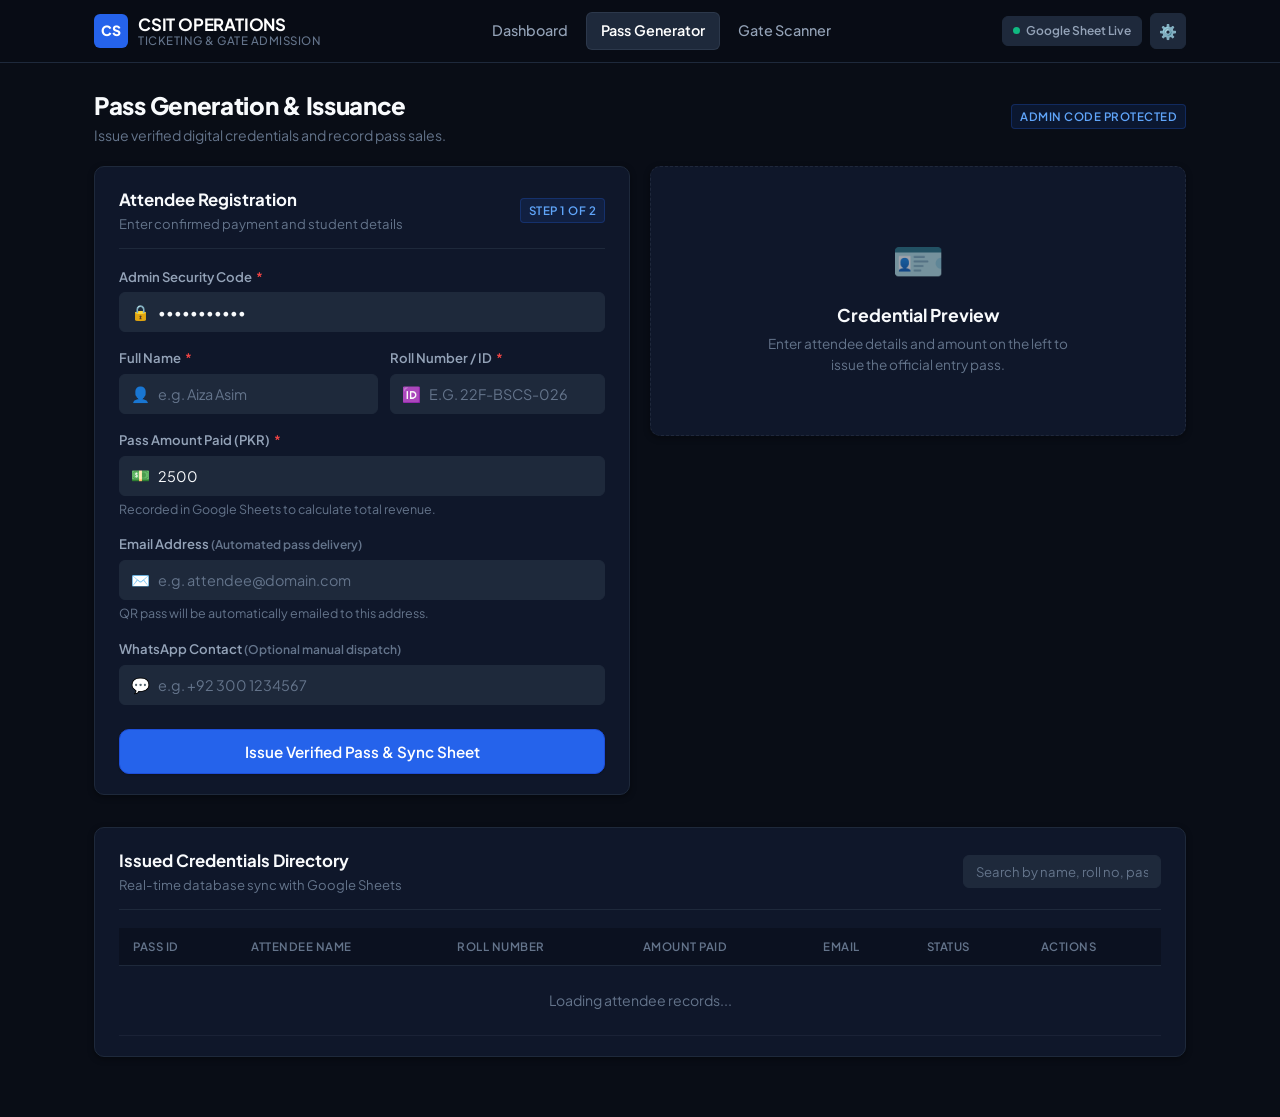
==== commit 3cf69098: "Streamline fields: remove batch/category/table, add Amount Paid and Total Revenue analytics, revamp " ====
--- a/generate.html
+++ b/generate.html
@@ -3,8 +3,8 @@
 <head>
   <meta charset="UTF-8">
   <meta name="viewport" content="width=device-width, initial-scale=1.0">
-  <title>Event Pass Management - CSIT Annual Gala 2026</title>
-  <meta name="description" content="Official Event Pass Issuance & Credential Verification Portal">
+  <title>Pass Generator - CSIT Event Operations</title>
+  <meta name="description" content="Official Event Pass Issuance & Gate Credential Management">
   <link rel="stylesheet" href="assets/css/style.css">
   <link rel="icon" href="data:image/svg+xml,<svg xmlns=%22http://www.w3.org/2000/svg%22 viewBox=%220 0 100 100%22><rect width=%22100%22 height=%22100%22 rx=%2220%22 fill=%22%232563eb%22/><text y=%22.7em%22 x=%22.25em%22 font-size=%2260%22 font-weight=%22bold%22 fill=%22white%22>CS</text></svg>">
 </head>
@@ -15,26 +15,26 @@
     <!-- Page Header -->
     <div class="flex-between" style="margin-bottom: 20px; flex-wrap: wrap;">
       <div>
-        <h1 style="font-size: 1.6rem; font-weight: 800; letter-spacing: -0.3px;">
+        <h1 style="font-size: 1.5rem; font-weight: 800; letter-spacing: -0.3px;">
           Pass Generation & Issuance
         </h1>
-        <p style="color: var(--text-muted); font-size: 0.9rem; margin-top: 2px;">
-          Issue verified digital credentials and automated entry passes for confirmed attendees.
+        <p style="color: var(--text-muted); font-size: 0.88rem; margin-top: 2px;">
+          Issue verified digital credentials and record pass sales.
         </p>
       </div>
       <div style="display: flex; gap: 8px; align-items: center;">
-        <span class="badge badge-info">Admin Authorization Required</span>
+        <span class="badge badge-info">Admin Code Protected</span>
       </div>
     </div>
 
     <div class="grid-2">
-      <!-- Left Column: Generator Form -->
+      <!-- Left Column: Registration Form -->
       <div>
         <div class="card">
           <div class="card-header">
             <div>
               <div class="card-title">Attendee Registration</div>
-              <div class="card-subtitle">Enter verified payment details to issue pass</div>
+              <div class="card-subtitle">Enter confirmed payment and student details</div>
             </div>
             <span class="badge badge-info">Step 1 of 2</span>
           </div>
@@ -74,32 +74,16 @@
               </div>
             </div>
 
-            <!-- Batch & Category Row -->
-            <div style="display: grid; grid-template-columns: 1fr 1fr; gap: 12px;">
-              <div class="form-group">
-                <label class="form-label" for="attendee-batch">
-                  Batch / Department
-                </label>
-                <select id="attendee-batch" class="form-select">
-                  <option value="CSIT Juniors (2022-26)" selected>CSIT Juniors (2022-26)</option>
-                  <option value="CSIT Seniors (2021-25)">CSIT Seniors (2021-25)</option>
-                  <option value="CSIT Freshies (2024-28)">CSIT Freshies (2024-28)</option>
-                  <option value="CSIT Sophomores (2023-27)">CSIT Sophomores (2023-27)</option>
-                  <option value="Faculty / Guest">Faculty / Official Guest</option>
-                </select>
-              </div>
-
-              <div class="form-group">
-                <label class="form-label" for="attendee-category">
-                  Pass Classification
-                </label>
-                <select id="attendee-category" class="form-select">
-                  <option value="Standard Entry" selected>Standard Entry</option>
-                  <option value="VIP Delegate">VIP Delegate</option>
-                  <option value="Executive Committee">Executive Committee</option>
-                  <option value="Organizer Staff">Organizer Staff</option>
-                </select>
-              </div>
+            <!-- Amount Paid (PKR) -->
+            <div class="form-group">
+              <label class="form-label" for="attendee-amount">
+                Pass Amount Paid (PKR) <span class="required">*</span>
+              </label>
+              <div class="input-with-icon">
+                <span class="input-icon">💵</span>
+                <input type="number" id="attendee-amount" class="form-input" placeholder="e.g. 2500" value="2500" required min="0" step="50">
+              </div>
+              <div class="form-hint">Recorded in Google Sheets to calculate total revenue.</div>
             </div>
 
             <!-- Attendee Email -->
@@ -111,13 +95,13 @@
                 <span class="input-icon">✉️</span>
                 <input type="email" id="attendee-email" class="form-input" placeholder="e.g. attendee@domain.com">
               </div>
-              <div class="form-hint">A verified pass will be automatically emailed to this address upon generation.</div>
+              <div class="form-hint">QR pass will be automatically emailed to this address.</div>
             </div>
 
             <!-- Attendee WhatsApp -->
             <div class="form-group">
               <label class="form-label" for="attendee-whatsapp">
-                WhatsApp Contact <span style="font-size: 0.75rem; color: var(--text-muted);">(Optional manual delivery)</span>
+                WhatsApp Contact <span style="font-size: 0.75rem; color: var(--text-muted);">(Optional manual dispatch)</span>
               </label>
               <div class="input-with-icon">
                 <span class="input-icon">💬</span>
@@ -125,15 +109,7 @@
               </div>
             </div>
 
-            <!-- Notes -->
-            <div class="form-group">
-              <label class="form-label" for="attendee-notes">
-                Internal Remarks / Table # <span style="font-size: 0.75rem; color: var(--text-muted);">(Optional)</span>
-              </label>
-              <input type="text" id="attendee-notes" class="form-input" placeholder="e.g. Table 4, Bank Ref: 98421">
-            </div>
-
-            <button type="submit" id="btn-submit" class="btn btn-primary btn-block btn-lg" style="margin-top: 6px;">
+            <button type="submit" id="btn-submit" class="btn btn-primary btn-block btn-lg" style="margin-top: 8px;">
               Issue Verified Pass & Sync Sheet
             </button>
           </form>
@@ -146,7 +122,7 @@
           <div style="font-size: 42px; margin-bottom: 12px; opacity: 0.6;">🪪</div>
           <h3 style="font-size: 1.1rem; font-weight: 700; margin-bottom: 6px;">Credential Preview</h3>
           <p style="color: var(--text-muted); font-size: 0.85rem; max-width: 320px; margin: 0 auto;">
-            Enter attendee registration information on the left to issue and preview the official entry credential.
+            Enter attendee details and amount on the left to issue the official entry pass.
           </p>
         </div>
 
@@ -160,9 +136,9 @@
               <div class="corp-ticket-topbar"></div>
 
               <div class="corp-ticket-header">
-                <div class="corp-ticket-org" id="card-presenter">CSIT JUNIORS PRESENTS</div>
-                <div class="corp-ticket-event-name" id="card-event-title">The Last Soiree</div>
-                <div class="corp-ticket-event-sub" id="card-subtitle">Annual Dinner & Networking Gala 2026</div>
+                <div class="corp-ticket-org" id="card-presenter">CSIT OPERATIONS</div>
+                <div class="corp-ticket-event-name" id="card-event-title">The Last Soiree 2026</div>
+                <div class="corp-ticket-event-sub" id="card-subtitle">Annual Dinner & Welcome Gala</div>
               </div>
 
               <div class="corp-ticket-body">
@@ -184,9 +160,9 @@
                     <img id="ticket-qr-image" class="corp-qr-img" src="" alt="QR Pass">
                   </div>
                   <div class="corp-qr-info">
-                    <div class="corp-badge-pill" id="ticket-category-tag">Verified Pass</div>
+                    <div class="corp-badge-pill" id="ticket-status-tag">Verified Pass</div>
                     <div style="font-size: 0.72rem; color: #64748b; text-transform: uppercase;">Pass Identifier</div>
-                    <div id="ticket-pass-id-display" class="corp-pass-id">#LSAD26-026</div>
+                    <div id="ticket-pass-id-display" class="corp-pass-id">#LSAD26-001</div>
                   </div>
                 </div>
 
@@ -201,8 +177,8 @@
                     <span id="ticket-roll-display" class="corp-detail-val mono">22F-BSCS-026</span>
                   </div>
                   <div class="corp-detail-row">
-                    <span class="corp-detail-label">Department / Batch</span>
-                    <span id="ticket-batch-display" class="corp-detail-val">CSIT Juniors (2022-26)</span>
+                    <span class="corp-detail-label">Amount Paid</span>
+                    <span id="ticket-amount-display" class="corp-detail-val" style="color: #10b981;">Rs. 2,500</span>
                   </div>
                 </div>
               </div>
@@ -270,7 +246,7 @@
               <th>Pass ID</th>
               <th>Attendee Name</th>
               <th>Roll Number</th>
-              <th>Batch / Dept</th>
+              <th>Amount Paid</th>
               <th>Email</th>
               <th>Status</th>
               <th>Actions</th>
@@ -311,11 +287,9 @@
       const adminCode = document.getElementById('admin-code').value.trim();
       const name = document.getElementById('attendee-name').value.trim();
       const rollNo = document.getElementById('attendee-roll').value.trim();
-      const batch = document.getElementById('attendee-batch').value;
-      const category = document.getElementById('attendee-category').value;
+      const amount = Number(document.getElementById('attendee-amount').value) || 0;
       const email = document.getElementById('attendee-email').value.trim();
       const whatsapp = document.getElementById('attendee-whatsapp').value.trim();
-      const notes = document.getElementById('attendee-notes').value.trim();
 
       if (!adminCode) {
         showToast('Please enter the Admin Code.', 'warning');
@@ -341,17 +315,15 @@
         const res = await window.apiClient.generatePass({
           name,
           rollNo,
-          batch,
-          category,
+          amount,
           email,
-          whatsapp,
-          notes
+          whatsapp
         }, adminCode);
 
         if (res && res.success) {
           currentPassData = res;
           displayPassResult(res);
-          showToast(`Pass ${res.passId} successfully generated!`, 'success');
+          showToast(`Pass ${res.passId} successfully generated for Rs. ${amount}!`, 'success');
           loadPassesList();
         } else {
           showToast(res.error || 'Failed to generate pass.', 'error');
@@ -373,8 +345,7 @@
       document.getElementById('ticket-pass-id-display').textContent = data.passId;
       document.getElementById('ticket-name-display').textContent = data.name.toUpperCase();
       document.getElementById('ticket-roll-display').textContent = data.rollNo || 'N/A';
-      document.getElementById('ticket-batch-display').textContent = data.batch || 'CSIT';
-      document.getElementById('ticket-category-tag').textContent = data.category || 'Verified Pass';
+      document.getElementById('ticket-amount-display').textContent = `Rs. ${(data.amount || 0).toLocaleString()}`;
       document.getElementById('ticket-qr-image').src = data.qrUrl;
 
       // Delivery Status Banner
@@ -410,7 +381,6 @@
       document.getElementById('attendee-roll').value = '';
       document.getElementById('attendee-email').value = '';
       document.getElementById('attendee-whatsapp').value = '';
-      document.getElementById('attendee-notes').value = '';
       document.getElementById('attendee-name').focus();
     }
 
@@ -422,8 +392,8 @@
 
     function copyWhatsAppMessage() {
       if (!currentPassData) return;
-      const presenter = window.appConfig.get('PRESENTER') || 'CSIT JUNIORS PRESENTS';
-      const eventName = window.appConfig.get('EVENT_NAME') || 'The Last Soiree';
+      const presenter = window.appConfig.get('PRESENTER') || 'CSIT OPERATIONS';
+      const eventName = window.appConfig.get('EVENT_NAME') || 'The Last Soiree 2026';
       const eventDate = window.appConfig.get('EVENT_DATE') || '16 MAY 2026';
       const eventTime = window.appConfig.get('EVENT_TIME') || '07:00 PM ONWARDS';
       const eventVenue = window.appConfig.get('EVENT_VENUE') || 'Grand Arena';
@@ -433,7 +403,9 @@
         `*${eventName}*\n\n` +
         `Hello ${currentPassData.name},\n` +
         (currentPassData.rollNo ? `Roll No: ${currentPassData.rollNo}\n` : '') +
-        `Pass ID: ${currentPassData.passId}\n\n` +
+        `Pass ID: ${currentPassData.passId}\n` +
+        (currentPassData.amount ? `Amount Paid: Rs. ${currentPassData.amount}\n` : '') +
+        `\n` +
         `Date: ${eventDate}\n` +
         `Time: ${eventTime}\n` +
         `Venue: ${eventVenue}\n\n` +
@@ -448,12 +420,12 @@
       
       const canvas = document.createElement('canvas');
       canvas.width = 800;
-      canvas.height = 1000;
+      canvas.height = 980;
       const ctx = canvas.getContext('2d');
 
       // Background
       ctx.fillStyle = '#0f172a';
-      ctx.fillRect(0, 0, 800, 1000);
+      ctx.fillRect(0, 0, 800, 980);
 
       // Top Accent Bar
       ctx.fillStyle = '#2563eb';
@@ -461,34 +433,34 @@
 
       // Card Header Box
       ctx.fillStyle = '#1e293b';
-      ctx.fillRect(40, 50, 720, 130);
+      ctx.fillRect(40, 50, 720, 120);
 
       ctx.fillStyle = '#38bdf8';
-      ctx.font = 'bold 18px Inter, sans-serif';
-      ctx.fillText('CSIT JUNIORS PRESENTS', 70, 95);
+      ctx.font = 'bold 16px Inter, sans-serif';
+      ctx.fillText('CSIT OPERATIONS', 70, 90);
 
       ctx.fillStyle = '#ffffff';
-      ctx.font = 'bold 36px Inter, sans-serif';
-      ctx.fillText('The Last Soiree 2026', 70, 140);
+      ctx.font = 'bold 34px Inter, sans-serif';
+      ctx.fillText('The Last Soiree 2026', 70, 135);
 
       ctx.fillStyle = '#94a3b8';
-      ctx.font = '16px Inter, sans-serif';
-      ctx.fillText('Official Entry Credential', 540, 140);
+      ctx.font = '15px Inter, sans-serif';
+      ctx.fillText('Official Entry Credential', 540, 135);
 
       // Meta boxes (Date & Venue)
       ctx.fillStyle = '#1e293b';
-      ctx.fillRect(40, 200, 350, 70);
-      ctx.fillRect(410, 200, 350, 70);
+      ctx.fillRect(40, 190, 350, 70);
+      ctx.fillRect(410, 190, 350, 70);
 
       ctx.fillStyle = '#64748b';
-      ctx.font = '14px Inter, sans-serif';
-      ctx.fillText('DATE & TIME', 60, 228);
-      ctx.fillText('VENUE', 430, 228);
+      ctx.font = '13px Inter, sans-serif';
+      ctx.fillText('DATE & TIME', 60, 218);
+      ctx.fillText('VENUE', 430, 218);
 
       ctx.fillStyle = '#f8fafc';
-      ctx.font = 'bold 18px Inter, sans-serif';
-      ctx.fillText('16 May 2026 • 07:00 PM', 60, 255);
-      ctx.fillText('Grand Arena, Campus', 430, 255);
+      ctx.font = 'bold 17px Inter, sans-serif';
+      ctx.fillText('16 May 2026 • 07:00 PM', 60, 245);
+      ctx.fillText('Grand Arena, Campus', 430, 245);
 
       // QR Code Box
       const qrImg = new Image();
@@ -499,63 +471,63 @@
         ctx.strokeStyle = '#334155';
         ctx.lineWidth = 2;
         ctx.beginPath();
-        ctx.roundRect(40, 290, 720, 300, 12);
+        ctx.roundRect(40, 280, 720, 290, 12);
         ctx.fill();
         ctx.stroke();
 
         // White QR Box
         ctx.fillStyle = '#ffffff';
         ctx.beginPath();
-        ctx.roundRect(70, 320, 240, 240, 8);
+        ctx.roundRect(70, 305, 240, 240, 8);
         ctx.fill();
-        ctx.drawImage(qrImg, 80, 330, 220, 220);
+        ctx.drawImage(qrImg, 80, 315, 220, 220);
 
         // QR Meta Info
-        ctx.fillStyle = '#2563eb';
-        ctx.font = 'bold 16px Inter, sans-serif';
-        ctx.fillText(currentPassData.category || 'STANDARD ENTRY', 350, 370);
+        ctx.fillStyle = '#38bdf8';
+        ctx.font = 'bold 15px Inter, sans-serif';
+        ctx.fillText('OFFICIAL ENTRY PASS', 350, 360);
 
         ctx.fillStyle = '#64748b';
-        ctx.font = '14px Inter, sans-serif';
-        ctx.fillText('PASS IDENTIFIER', 350, 420);
+        ctx.font = '13px Inter, sans-serif';
+        ctx.fillText('PASS IDENTIFIER', 350, 410);
 
         ctx.fillStyle = '#ffffff';
         ctx.font = 'bold 36px monospace';
-        ctx.fillText(currentPassData.passId, 350, 465);
+        ctx.fillText(currentPassData.passId, 350, 455);
 
         ctx.fillStyle = '#94a3b8';
         ctx.font = '14px Inter, sans-serif';
-        ctx.fillText('Scan this QR code at the door for entry verification.', 350, 520);
+        ctx.fillText('Scan this QR code at the door for entry verification.', 350, 510);
 
         // Attendee Details
         ctx.fillStyle = '#1e293b';
         ctx.beginPath();
-        ctx.roundRect(40, 610, 720, 260, 12);
+        ctx.roundRect(40, 590, 720, 250, 12);
         ctx.fill();
 
         ctx.fillStyle = '#64748b';
-        ctx.font = '16px Inter, sans-serif';
-        ctx.fillText('ATTENDEE NAME', 70, 660);
-        ctx.fillText('ROLL NUMBER', 70, 720);
-        ctx.fillText('DEPARTMENT / BATCH', 70, 780);
+        ctx.font = '15px Inter, sans-serif';
+        ctx.fillText('ATTENDEE NAME', 70, 645);
+        ctx.fillText('ROLL NUMBER', 70, 710);
+        ctx.fillText('AMOUNT PAID', 70, 775);
 
         ctx.fillStyle = '#ffffff';
         ctx.font = 'bold 22px Inter, sans-serif';
-        ctx.fillText(currentPassData.name.toUpperCase(), 350, 660);
+        ctx.fillText(currentPassData.name.toUpperCase(), 350, 645);
 
         ctx.fillStyle = '#38bdf8';
         ctx.font = 'bold 22px monospace';
-        ctx.fillText(currentPassData.rollNo || 'N/A', 350, 720);
-
-        ctx.fillStyle = '#e2e8f0';
-        ctx.font = 'bold 20px Inter, sans-serif';
-        ctx.fillText(currentPassData.batch || 'CSIT', 350, 780);
+        ctx.fillText(currentPassData.rollNo || 'N/A', 350, 710);
+
+        ctx.fillStyle = '#10b981';
+        ctx.font = 'bold 22px Inter, sans-serif';
+        ctx.fillText(`Rs. ${(currentPassData.amount || 0).toLocaleString()}`, 350, 775);
 
         // Footer
         ctx.fillStyle = '#475569';
-        ctx.font = '14px Inter, sans-serif';
+        ctx.font = '13px Inter, sans-serif';
         ctx.textAlign = 'center';
-        ctx.fillText('OFFICIAL CREDENTIAL • DEPARTMENT OF COMPUTER SCIENCE & IT', 400, 940);
+        ctx.fillText('OFFICIAL CREDENTIAL • DEPARTMENT OF COMPUTER SCIENCE & IT', 400, 920);
 
         // Download Trigger
         const link = document.createElement('a');
@@ -599,6 +571,7 @@
         const isUsed = p.status === 'used';
         const badgeClass = isUsed ? 'badge-success' : 'badge-warning';
         const badgeText = isUsed ? 'Used' : 'Unused';
+        const amountDisplay = p.amount ? `Rs. ${Number(p.amount).toLocaleString()}` : '-';
         
         let waBtn = '-';
         if (p.whatsapp) {
@@ -612,7 +585,7 @@
             <td style="font-family: var(--font-mono); font-weight: 700; color: #38bdf8;">${escapeHtml(p.passId)}</td>
             <td style="font-weight: 600;">${escapeHtml(p.name)}</td>
             <td style="font-family: var(--font-mono); color: var(--text-secondary); font-size: 0.85rem;">${escapeHtml(p.rollNo || '-')}</td>
-            <td style="color: var(--text-muted); font-size: 0.85rem;">${escapeHtml(p.batch || '-')}</td>
+            <td style="font-weight: 600; color: #10b981;">${amountDisplay}</td>
             <td style="color: var(--text-muted); font-size: 0.85rem;">${escapeHtml(p.email || '-')}</td>
             <td><span class="badge ${badgeClass}">${badgeText}</span></td>
             <td>
@@ -636,7 +609,6 @@
         p.name.toLowerCase().includes(q) || 
         p.passId.toLowerCase().includes(q) || 
         (p.rollNo && p.rollNo.toLowerCase().includes(q)) ||
-        (p.batch && p.batch.toLowerCase().includes(q)) ||
         (p.email && p.email.toLowerCase().includes(q))
       );
       renderPassesTable(filtered);
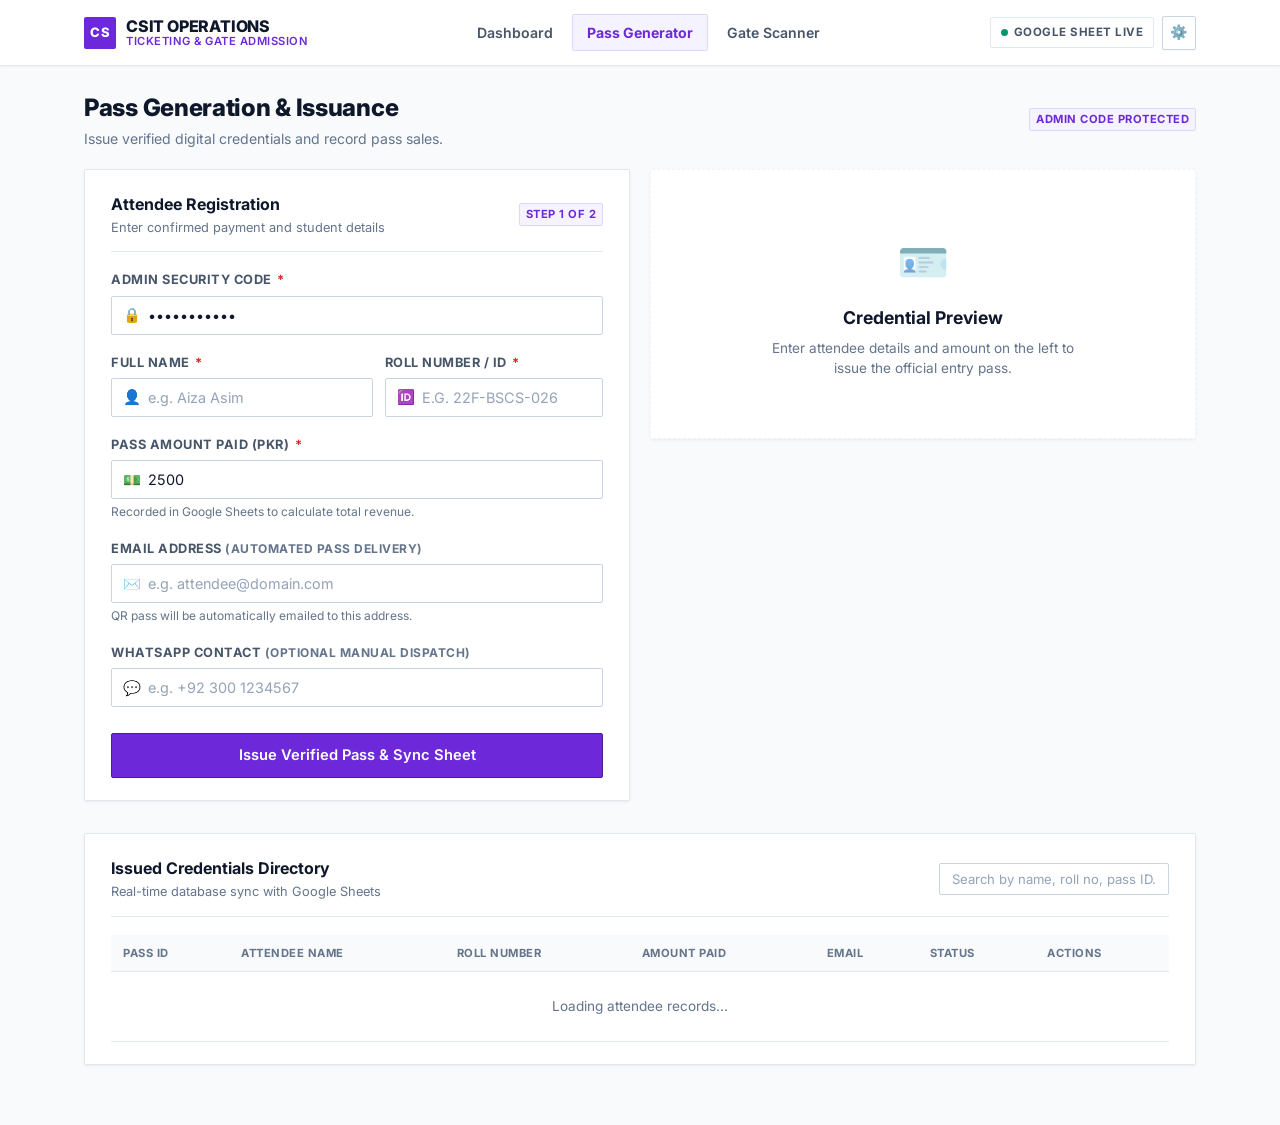
==== commit c9767287: "Apply UI/UX Pro design system: white main background, corporate purple accents, sharp edges, and Int" ====
--- a/generate.html
+++ b/generate.html
@@ -423,42 +423,52 @@
       canvas.height = 980;
       const ctx = canvas.getContext('2d');
 
-      // Background
+      // White Background
+      ctx.fillStyle = '#ffffff';
+      ctx.fillRect(0, 0, 800, 980);
+
+      // Outer Sharp Border
+      ctx.strokeStyle = '#e2e8f0';
+      ctx.lineWidth = 2;
+      ctx.strokeRect(1, 1, 798, 978);
+
+      // Top Purple Accent Bar
+      ctx.fillStyle = '#6d28d9';
+      ctx.fillRect(0, 0, 800, 14);
+
+      // Card Header Box
+      ctx.fillStyle = '#faf5ff';
+      ctx.fillRect(40, 50, 720, 120);
+      ctx.strokeStyle = '#ddd6fe';
+      ctx.strokeRect(40, 50, 720, 120);
+
+      ctx.fillStyle = '#6d28d9';
+      ctx.font = 'bold 15px Inter, sans-serif';
+      ctx.fillText('CSIT OPERATIONS', 70, 90);
+
       ctx.fillStyle = '#0f172a';
-      ctx.fillRect(0, 0, 800, 980);
-
-      // Top Accent Bar
-      ctx.fillStyle = '#2563eb';
-      ctx.fillRect(0, 0, 800, 14);
-
-      // Card Header Box
-      ctx.fillStyle = '#1e293b';
-      ctx.fillRect(40, 50, 720, 120);
-
-      ctx.fillStyle = '#38bdf8';
-      ctx.font = 'bold 16px Inter, sans-serif';
-      ctx.fillText('CSIT OPERATIONS', 70, 90);
-
-      ctx.fillStyle = '#ffffff';
       ctx.font = 'bold 34px Inter, sans-serif';
       ctx.fillText('The Last Soiree 2026', 70, 135);
 
-      ctx.fillStyle = '#94a3b8';
+      ctx.fillStyle = '#64748b';
       ctx.font = '15px Inter, sans-serif';
       ctx.fillText('Official Entry Credential', 540, 135);
 
       // Meta boxes (Date & Venue)
-      ctx.fillStyle = '#1e293b';
+      ctx.fillStyle = '#f8fafc';
       ctx.fillRect(40, 190, 350, 70);
       ctx.fillRect(410, 190, 350, 70);
+      ctx.strokeStyle = '#e2e8f0';
+      ctx.strokeRect(40, 190, 350, 70);
+      ctx.strokeRect(410, 190, 350, 70);
 
       ctx.fillStyle = '#64748b';
-      ctx.font = '13px Inter, sans-serif';
+      ctx.font = 'bold 12px Inter, sans-serif';
       ctx.fillText('DATE & TIME', 60, 218);
       ctx.fillText('VENUE', 430, 218);
 
-      ctx.fillStyle = '#f8fafc';
-      ctx.font = 'bold 17px Inter, sans-serif';
+      ctx.fillStyle = '#0f172a';
+      ctx.font = 'bold 16px Inter, sans-serif';
       ctx.fillText('16 May 2026 • 07:00 PM', 60, 245);
       ctx.fillText('Grand Arena, Campus', 430, 245);
 
@@ -467,64 +477,57 @@
       qrImg.crossOrigin = 'Anonymous';
       qrImg.onload = () => {
         // QR Container
-        ctx.fillStyle = '#020617';
-        ctx.strokeStyle = '#334155';
-        ctx.lineWidth = 2;
-        ctx.beginPath();
-        ctx.roundRect(40, 280, 720, 290, 12);
-        ctx.fill();
-        ctx.stroke();
-
-        // White QR Box
         ctx.fillStyle = '#ffffff';
-        ctx.beginPath();
-        ctx.roundRect(70, 305, 240, 240, 8);
-        ctx.fill();
-        ctx.drawImage(qrImg, 80, 315, 220, 220);
+        ctx.strokeStyle = '#e2e8f0';
+        ctx.lineWidth = 1.5;
+        ctx.strokeRect(40, 280, 720, 290);
+
+        // QR Code Image
+        ctx.drawImage(qrImg, 70, 310, 230, 230);
 
         // QR Meta Info
-        ctx.fillStyle = '#38bdf8';
-        ctx.font = 'bold 15px Inter, sans-serif';
-        ctx.fillText('OFFICIAL ENTRY PASS', 350, 360);
+        ctx.fillStyle = '#6d28d9';
+        ctx.font = 'bold 14px Inter, sans-serif';
+        ctx.fillText('OFFICIAL ENTRY PASS', 340, 360);
 
         ctx.fillStyle = '#64748b';
-        ctx.font = '13px Inter, sans-serif';
-        ctx.fillText('PASS IDENTIFIER', 350, 410);
-
-        ctx.fillStyle = '#ffffff';
+        ctx.font = 'bold 12px Inter, sans-serif';
+        ctx.fillText('PASS IDENTIFIER', 340, 410);
+
+        ctx.fillStyle = '#6d28d9';
         ctx.font = 'bold 36px monospace';
-        ctx.fillText(currentPassData.passId, 350, 455);
-
-        ctx.fillStyle = '#94a3b8';
+        ctx.fillText(currentPassData.passId, 340, 455);
+
+        ctx.fillStyle = '#64748b';
         ctx.font = '14px Inter, sans-serif';
-        ctx.fillText('Scan this QR code at the door for entry verification.', 350, 510);
+        ctx.fillText('Scan this QR code at the gate for entry verification.', 340, 510);
 
         // Attendee Details
-        ctx.fillStyle = '#1e293b';
-        ctx.beginPath();
-        ctx.roundRect(40, 590, 720, 250, 12);
-        ctx.fill();
+        ctx.fillStyle = '#f8fafc';
+        ctx.fillRect(40, 590, 720, 250);
+        ctx.strokeStyle = '#e2e8f0';
+        ctx.strokeRect(40, 590, 720, 250);
 
         ctx.fillStyle = '#64748b';
-        ctx.font = '15px Inter, sans-serif';
+        ctx.font = 'bold 14px Inter, sans-serif';
         ctx.fillText('ATTENDEE NAME', 70, 645);
         ctx.fillText('ROLL NUMBER', 70, 710);
         ctx.fillText('AMOUNT PAID', 70, 775);
 
-        ctx.fillStyle = '#ffffff';
+        ctx.fillStyle = '#0f172a';
         ctx.font = 'bold 22px Inter, sans-serif';
-        ctx.fillText(currentPassData.name.toUpperCase(), 350, 645);
-
-        ctx.fillStyle = '#38bdf8';
+        ctx.fillText(currentPassData.name.toUpperCase(), 340, 645);
+
+        ctx.fillStyle = '#6d28d9';
         ctx.font = 'bold 22px monospace';
-        ctx.fillText(currentPassData.rollNo || 'N/A', 350, 710);
-
-        ctx.fillStyle = '#10b981';
+        ctx.fillText(currentPassData.rollNo || 'N/A', 340, 710);
+
+        ctx.fillStyle = '#059669';
         ctx.font = 'bold 22px Inter, sans-serif';
-        ctx.fillText(`Rs. ${(currentPassData.amount || 0).toLocaleString()}`, 350, 775);
+        ctx.fillText(`Rs. ${(currentPassData.amount || 0).toLocaleString()}`, 340, 775);
 
         // Footer
-        ctx.fillStyle = '#475569';
+        ctx.fillStyle = '#94a3b8';
         ctx.font = '13px Inter, sans-serif';
         ctx.textAlign = 'center';
         ctx.fillText('OFFICIAL CREDENTIAL • DEPARTMENT OF COMPUTER SCIENCE & IT', 400, 920);
--- a/assets/css/style.css
+++ b/assets/css/style.css
@@ -1,66 +1,71 @@
-@import url('https://fonts.googleapis.com/css2?family=Plus+Jakarta+Sans:wght@300;400;500;600;700;800&family=Inter:wght@300;400;500;600;700&family=JetBrains+Mono:wght@400;500;600;700&display=swap');
-
-/* ==========================================================================
-   CORPORATE EXECUTIVE DESIGN SYSTEM (Clean, Modern, Stripe/Linear Aesthetic)
+@import url('https://fonts.googleapis.com/css2?family=Inter:wght@300;400;500;600;700;800;900&family=JetBrains+Mono:wght@400;500;600;700&display=swap');
+
+/* ==========================================================================
+   EXECUTIVE CORPORATE DESIGN SYSTEM - WHITE MAIN + PURPLE ACCENT (SHARP EDGES)
    ========================================================================== */
 :root {
-  /* Surface Palette */
-  --bg-main: #090d16;
-  --bg-surface: #0f172a;
-  --bg-surface-elevated: #1e293b;
-  --bg-surface-hover: #24344d;
-  --bg-glass: rgba(15, 23, 42, 0.92);
+  /* Surfaces - Clean Crisp White Main */
+  --bg-main: #f8fafc;
+  --bg-white: #ffffff;
+  --bg-surface: #ffffff;
+  --bg-surface-subtle: #f1f5f9;
+  --bg-surface-elevated: #ffffff;
+  --bg-surface-hover: #f8fafc;
   
-  /* Borders */
-  --border-color: #1e293b;
-  --border-subtle: rgba(148, 163, 184, 0.12);
-  --border-focus: #3b82f6;
+  /* Borders - Precision Sharp 1px Lines */
+  --border-color: #e2e8f0;
+  --border-dark: #cbd5e1;
+  --border-subtle: #f1f5f9;
+  --border-focus: #6d28d9;
   
-  /* Text */
-  --text-main: #f8fafc;
-  --text-secondary: #94a3b8;
+  /* Text & Contrast */
+  --text-main: #0f172a;
+  --text-secondary: #475569;
   --text-muted: #64748b;
-  --text-dim: #475569;
+  --text-dim: #94a3b8;
+  --text-white: #ffffff;
   
-  /* Brand Accents - Refined Corporate Indigo/Navy */
-  --brand-primary: #2563eb;
-  --brand-primary-hover: #1d4ed8;
-  --brand-primary-subtle: rgba(37, 99, 235, 0.12);
-  
-  --brand-navy: #0f172a;
-  --brand-slate: #334155;
+  /* Corporate Purple Accents */
+  --purple-primary: #6d28d9;
+  --purple-hover: #5b21b6;
+  --purple-dark: #4c1d95;
+  --purple-light: #7c3aed;
+  --purple-subtle: #f5f3ff;
+  --purple-border: #ddd6fe;
   
   /* Semantic Status Colors */
-  --success: #10b981;
-  --success-bg: rgba(16, 185, 129, 0.1);
-  --success-border: rgba(16, 185, 129, 0.3);
+  --success: #059669;
+  --success-bg: #ecfdf5;
+  --success-border: #a7f3d0;
+  --success-text: #065f46;
   
-  --warning: #f59e0b;
-  --warning-bg: rgba(245, 158, 11, 0.1);
-  --warning-border: rgba(245, 158, 11, 0.3);
+  --warning: #d97706;
+  --warning-bg: #fffbeb;
+  --warning-border: #fde68a;
+  --warning-text: #92400e;
   
-  --danger: #ef4444;
-  --danger-bg: rgba(239, 68, 68, 0.1);
-  --danger-border: rgba(239, 68, 68, 0.3);
+  --danger: #dc2626;
+  --danger-bg: #fef2f2;
+  --danger-border: #fecaca;
+  --danger-text: #991b1b;
   
   /* Typography */
-  --font-sans: 'Plus Jakarta Sans', 'Inter', -apple-system, BlinkMacSystemFont, 'Segoe UI', Roboto, sans-serif;
+  --font-sans: 'Inter', -apple-system, BlinkMacSystemFont, 'Segoe UI', Roboto, sans-serif;
   --font-mono: 'JetBrains Mono', monospace;
   
-  /* Structural Dimensions */
-  --radius-xs: 4px;
-  --radius-sm: 6px;
-  --radius-md: 10px;
-  --radius-lg: 14px;
-  --radius-xl: 18px;
+  /* Precision Sharp Edges (Strictly 0px - 2px) */
+  --radius-none: 0px;
+  --radius-xs: 2px;
+  --radius-sm: 2px;
+  --radius-md: 4px;
   
-  /* Corporate Shadows */
-  --shadow-xs: 0 1px 2px 0 rgba(0, 0, 0, 0.35);
-  --shadow-sm: 0 2px 6px 0 rgba(0, 0, 0, 0.4);
-  --shadow-md: 0 6px 18px -2px rgba(0, 0, 0, 0.5);
-  --shadow-lg: 0 14px 32px -4px rgba(0, 0, 0, 0.6);
+  /* Subtle Corporate Elevation Shadows */
+  --shadow-xs: 0 1px 2px 0 rgba(0, 0, 0, 0.04);
+  --shadow-sm: 0 1px 3px 0 rgba(0, 0, 0, 0.06), 0 1px 2px -1px rgba(0, 0, 0, 0.04);
+  --shadow-md: 0 4px 6px -1px rgba(0, 0, 0, 0.07), 0 2px 4px -2px rgba(0, 0, 0, 0.04);
+  --shadow-lg: 0 10px 15px -3px rgba(0, 0, 0, 0.08), 0 4px 6px -4px rgba(0, 0, 0, 0.03);
   
-  --transition: all 0.18s ease-in-out;
+  --transition: all 0.15s ease-in-out;
 }
 
 /* ==========================================================================
@@ -84,13 +89,13 @@
 }
 
 a {
-  color: var(--brand-primary);
+  color: var(--purple-primary);
   text-decoration: none;
   transition: var(--transition);
 }
 
 a:hover {
-  color: #60a5fa;
+  color: var(--purple-hover);
 }
 
 /* ==========================================================================
@@ -98,13 +103,13 @@
    ========================================================================== */
 .container {
   width: 100%;
-  max-width: 1140px;
+  max-width: 1160px;
   margin: 0 auto;
   padding: 0 24px;
 }
 
-.container-sm { max-width: 740px; }
-.container-xs { max-width: 480px; }
+.container-sm { max-width: 760px; }
+.container-xs { max-width: 500px; }
 
 /* ==========================================================================
    HEADER & NAVIGATION BAR
@@ -113,11 +118,10 @@
   position: sticky;
   top: 0;
   z-index: 100;
-  background: rgba(9, 13, 22, 0.95);
-  backdrop-filter: blur(12px);
-  -webkit-backdrop-filter: blur(12px);
+  background: var(--bg-white);
   border-bottom: 1px solid var(--border-color);
-  padding: 12px 0;
+  padding: 14px 0;
+  box-shadow: var(--shadow-xs);
 }
 
 .nav-wrapper {
@@ -135,34 +139,35 @@
 }
 
 .brand-icon {
-  width: 34px;
-  height: 34px;
-  background: var(--brand-primary);
-  border-radius: var(--radius-sm);
+  width: 32px;
+  height: 32px;
+  background: var(--purple-primary);
+  border-radius: var(--radius-xs);
   display: flex;
   align-items: center;
   justify-content: center;
   color: #fff;
   font-weight: 800;
-  font-size: 14px;
+  font-size: 13px;
   letter-spacing: 0.5px;
 }
 
 .brand-text {
-  font-size: 1.05rem;
-  font-weight: 700;
+  font-size: 1rem;
+  font-weight: 800;
   letter-spacing: -0.2px;
-  color: #fff;
+  color: var(--text-main);
   display: flex;
   flex-direction: column;
   line-height: 1.15;
 }
 
 .brand-text span {
-  font-size: 0.72rem;
-  font-weight: 500;
-  color: var(--text-muted);
+  font-size: 0.7rem;
+  font-weight: 600;
+  color: var(--purple-primary);
   letter-spacing: 0.5px;
+  text-transform: uppercase;
 }
 
 .nav-links {
@@ -177,24 +182,25 @@
   align-items: center;
   gap: 6px;
   padding: 7px 14px;
-  border-radius: var(--radius-sm);
+  border-radius: var(--radius-xs);
   color: var(--text-secondary);
-  font-weight: 500;
-  font-size: 0.9rem;
+  font-weight: 600;
+  font-size: 0.88rem;
   transition: var(--transition);
   text-decoration: none;
+  border: 1px solid transparent;
 }
 
 .nav-link:hover {
-  color: #fff;
-  background: var(--bg-surface-elevated);
+  color: var(--purple-primary);
+  background: var(--purple-subtle);
 }
 
 .nav-link.active {
-  color: #fff;
-  background: var(--bg-surface-elevated);
-  border: 1px solid var(--border-subtle);
-  font-weight: 600;
+  color: var(--purple-primary);
+  background: var(--purple-subtle);
+  border-color: var(--purple-border);
+  font-weight: 700;
 }
 
 .nav-actions {
@@ -207,11 +213,13 @@
   display: inline-flex;
   align-items: center;
   gap: 6px;
-  padding: 5px 10px;
-  border-radius: var(--radius-sm);
-  font-size: 0.75rem;
-  font-weight: 600;
-  background: var(--bg-surface-elevated);
+  padding: 6px 10px;
+  border-radius: var(--radius-xs);
+  font-size: 0.72rem;
+  font-weight: 700;
+  text-transform: uppercase;
+  letter-spacing: 0.5px;
+  background: var(--bg-white);
   border: 1px solid var(--border-color);
   color: var(--text-secondary);
   cursor: pointer;
@@ -219,7 +227,7 @@
 }
 
 .status-badge:hover {
-  border-color: var(--text-secondary);
+  border-color: var(--purple-primary);
 }
 
 .status-dot {
@@ -234,17 +242,17 @@
 .status-badge.error .status-dot { background: var(--danger); }
 
 /* ==========================================================================
-   BUTTONS
+   BUTTONS (Sharp Edges, Precision Corporate)
    ========================================================================== */
 .btn {
   display: inline-flex;
   align-items: center;
   justify-content: center;
   gap: 6px;
-  padding: 9px 16px;
-  border-radius: var(--radius-sm);
+  padding: 9px 18px;
+  border-radius: var(--radius-xs);
   font-family: var(--font-sans);
-  font-size: 0.9rem;
+  font-size: 0.88rem;
   font-weight: 600;
   cursor: pointer;
   border: 1px solid transparent;
@@ -253,7 +261,7 @@
   text-align: center;
   user-select: none;
   text-decoration: none;
-  line-height: 1.25;
+  line-height: 1.3;
 }
 
 .btn:active {
@@ -267,57 +275,60 @@
 }
 
 .btn-primary {
-  background: var(--brand-primary);
+  background: var(--purple-primary);
   color: #ffffff;
-  border-color: #1d4ed8;
-  box-shadow: 0 1px 2px 0 rgba(0, 0, 0, 0.2);
+  border-color: var(--purple-dark);
+  box-shadow: var(--shadow-xs);
 }
 
 .btn-primary:hover:not(:disabled) {
-  background: var(--brand-primary-hover);
+  background: var(--purple-hover);
+  color: #ffffff;
 }
 
 .btn-secondary {
-  background: var(--bg-surface-elevated);
-  color: var(--text-main);
-  border-color: var(--border-color);
+  background: var(--bg-white);
+  color: var(--text-main);
+  border-color: var(--border-dark);
+  box-shadow: var(--shadow-xs);
 }
 
 .btn-secondary:hover:not(:disabled) {
-  background: var(--bg-surface-hover);
-  border-color: rgba(148, 163, 184, 0.25);
+  background: var(--bg-surface-subtle);
+  border-color: var(--text-secondary);
 }
 
 .btn-whatsapp {
+  background: #16a34a;
+  color: #ffffff;
+  border-color: #15803d;
+}
+
+.btn-whatsapp:hover:not(:disabled) {
   background: #15803d;
   color: #ffffff;
-  border-color: #166534;
-}
-
-.btn-whatsapp:hover:not(:disabled) {
-  background: #16a34a;
-}
-
-.btn-success { background: #059669; color: #fff; }
-.btn-danger { background: #dc2626; color: #fff; }
-.btn-icon { width: 36px; height: 36px; padding: 0; }
-.btn-lg { padding: 12px 22px; font-size: 0.95rem; border-radius: var(--radius-md); }
+}
+
+.btn-success { background: var(--success); color: #fff; border-color: #047857; }
+.btn-danger { background: var(--danger); color: #fff; border-color: #b91c1c; }
+.btn-icon { width: 34px; height: 34px; padding: 0; }
+.btn-lg { padding: 12px 22px; font-size: 0.92rem; }
 .btn-block { width: 100%; }
 
 /* ==========================================================================
-   CARDS & PANELS
+   CARDS & SURFACES (Sharp Corners, Clean White)
    ========================================================================== */
 .card {
-  background: var(--bg-surface);
+  background: var(--bg-white);
   border: 1px solid var(--border-color);
-  border-radius: var(--radius-md);
-  padding: 20px 24px;
+  border-radius: var(--radius-xs);
+  padding: 22px 26px;
   box-shadow: var(--shadow-sm);
   position: relative;
 }
 
 .card-glass {
-  background: var(--bg-surface);
+  background: var(--bg-white);
   border: 1px solid var(--border-color);
 }
 
@@ -331,7 +342,7 @@
 }
 
 .card-title {
-  font-size: 1.05rem;
+  font-size: 1rem;
   font-weight: 700;
   color: var(--text-main);
   display: flex;
@@ -340,37 +351,39 @@
 }
 
 .card-subtitle {
-  font-size: 0.82rem;
+  font-size: 0.8rem;
   color: var(--text-muted);
   margin-top: 2px;
 }
 
 /* ==========================================================================
-   FORMS & CONTROLS
+   FORMS & INPUTS (Sharp Corners)
    ========================================================================== */
 .form-group {
-  margin-bottom: 16px;
+  margin-bottom: 18px;
 }
 
 .form-label {
   display: block;
-  font-size: 0.82rem;
-  font-weight: 600;
+  font-size: 0.8rem;
+  font-weight: 700;
+  text-transform: uppercase;
+  letter-spacing: 0.5px;
   margin-bottom: 6px;
   color: var(--text-secondary);
 }
 
 .form-label .required {
-  color: #ef4444;
+  color: var(--danger);
   margin-left: 2px;
 }
 
 .form-input, .form-select, .form-textarea {
   width: 100%;
-  padding: 10px 14px;
-  background: var(--bg-surface-elevated);
-  border: 1px solid var(--border-color);
-  border-radius: var(--radius-sm);
+  padding: 10px 12px;
+  background: var(--bg-white);
+  border: 1px solid var(--border-dark);
+  border-radius: var(--radius-xs);
   color: var(--text-main);
   font-family: var(--font-sans);
   font-size: 0.9rem;
@@ -379,13 +392,13 @@
 }
 
 .form-input:focus, .form-select:focus, .form-textarea:focus {
-  border-color: var(--brand-primary);
-  box-shadow: 0 0 0 3px rgba(37, 99, 235, 0.15);
-  background: #141e33;
-}
-
-.form-input::placeholder { color: var(--text-muted); }
-.form-hint { font-size: 0.78rem; color: var(--text-muted); margin-top: 4px; }
+  border-color: var(--purple-primary);
+  box-shadow: 0 0 0 2px var(--purple-border);
+  background: #ffffff;
+}
+
+.form-input::placeholder { color: var(--text-dim); }
+.form-hint { font-size: 0.75rem; color: var(--text-muted); margin-top: 4px; }
 
 .input-with-icon {
   position: relative;
@@ -394,14 +407,14 @@
 }
 
 .input-with-icon .form-input {
-  padding-left: 38px;
+  padding-left: 36px;
 }
 
 .input-icon {
   position: absolute;
   left: 12px;
   color: var(--text-muted);
-  font-size: 0.95rem;
+  font-size: 0.9rem;
   pointer-events: none;
 }
 
@@ -409,7 +422,7 @@
    HERO & METRICS (CORPORATE DASHBOARD)
    ========================================================================== */
 .hero-section {
-  padding: 36px 0 24px 0;
+  padding: 32px 0 20px 0;
   text-align: left;
 }
 
@@ -417,36 +430,38 @@
   display: inline-flex;
   align-items: center;
   gap: 6px;
-  padding: 4px 12px;
-  background: var(--brand-primary-subtle);
-  border: 1px solid rgba(37, 99, 235, 0.25);
-  border-radius: var(--radius-xs);
-  font-size: 0.78rem;
-  font-weight: 600;
-  color: #60a5fa;
+  padding: 4px 10px;
+  background: var(--purple-subtle);
+  border: 1px solid var(--purple-border);
+  border-radius: var(--radius-xs);
+  font-size: 0.72rem;
+  font-weight: 700;
+  text-transform: uppercase;
+  letter-spacing: 0.5px;
+  color: var(--purple-primary);
   margin-bottom: 12px;
 }
 
 .hero-title {
-  font-size: 2.2rem;
-  font-weight: 800;
+  font-size: 2.1rem;
+  font-weight: 900;
   line-height: 1.2;
   letter-spacing: -0.5px;
-  color: #ffffff;
-  margin-bottom: 10px;
+  color: var(--text-main);
+  margin-bottom: 8px;
 }
 
 .hero-desc {
-  font-size: 1.05rem;
+  font-size: 1rem;
   color: var(--text-secondary);
   max-width: 680px;
-  margin-bottom: 24px;
+  margin-bottom: 22px;
 }
 
 .hero-actions {
   display: flex;
   align-items: center;
-  gap: 12px;
+  gap: 10px;
   flex-wrap: wrap;
 }
 
@@ -454,58 +469,61 @@
   display: grid;
   grid-template-columns: repeat(auto-fit, minmax(220px, 1fr));
   gap: 16px;
-  margin-top: 24px;
+  margin-top: 20px;
 }
 
 .stat-card {
-  background: var(--bg-surface);
+  background: var(--bg-white);
   border: 1px solid var(--border-color);
-  border-radius: var(--radius-md);
+  border-radius: var(--radius-xs);
   padding: 16px 20px;
   display: flex;
   align-items: center;
   gap: 14px;
+  box-shadow: var(--shadow-sm);
   transition: var(--transition);
 }
 
 .stat-card:hover {
-  border-color: rgba(148, 163, 184, 0.25);
-  background: var(--bg-surface-elevated);
+  border-color: var(--purple-primary);
 }
 
 .stat-icon {
-  width: 44px;
-  height: 44px;
-  border-radius: var(--radius-sm);
+  width: 42px;
+  height: 42px;
+  border-radius: var(--radius-xs);
   display: flex;
   align-items: center;
   justify-content: center;
-  font-size: 20px;
+  font-size: 18px;
   flex-shrink: 0;
-}
-
-.stat-icon.blue { background: rgba(37, 99, 235, 0.15); color: #60a5fa; }
-.stat-icon.green { background: rgba(16, 185, 129, 0.15); color: #34d399; }
-.stat-icon.purple { background: rgba(168, 85, 247, 0.15); color: #c084fc; }
-.stat-icon.slate { background: rgba(148, 163, 184, 0.12); color: #94a3b8; }
+  font-weight: 700;
+}
+
+.stat-icon.purple { background: var(--purple-subtle); color: var(--purple-primary); border: 1px solid var(--purple-border); }
+.stat-icon.green { background: var(--success-bg); color: var(--success); border: 1px solid var(--success-border); }
+.stat-icon.blue { background: #eff6ff; color: #2563eb; border: 1px solid #bfdbfe; }
+.stat-icon.slate { background: var(--bg-surface-subtle); color: var(--text-secondary); border: 1px solid var(--border-color); }
 
 .stat-val {
-  font-size: 1.6rem;
-  font-weight: 700;
+  font-size: 1.55rem;
+  font-weight: 800;
   font-family: var(--font-mono);
-  color: #fff;
+  color: var(--text-main);
   line-height: 1.1;
 }
 
 .stat-label {
-  font-size: 0.8rem;
+  font-size: 0.75rem;
+  font-weight: 600;
   color: var(--text-muted);
+  text-transform: uppercase;
+  letter-spacing: 0.5px;
   margin-top: 2px;
-  font-weight: 500;
-}
-
-/* ==========================================================================
-   OFFICIAL CREDENTIAL TICKET CARD (Clean Corporate Gala / Event Pass)
+}
+
+/* ==========================================================================
+   OFFICIAL CREDENTIAL PASS (SHARP EDGES, WHITE + PURPLE ACCENT)
    ========================================================================== */
 .ticket-container {
   display: flex;
@@ -516,55 +534,55 @@
 .corp-ticket-card {
   width: 100%;
   max-width: 420px;
-  background: #0b1120;
-  border: 1px solid #1e293b;
-  border-radius: var(--radius-lg);
-  box-shadow: 0 12px 30px rgba(0, 0, 0, 0.5);
+  background: #ffffff;
+  border: 1px solid var(--border-dark);
+  border-radius: var(--radius-xs);
+  box-shadow: var(--shadow-md);
   position: relative;
   overflow: hidden;
-  color: #fff;
+  color: var(--text-main);
 }
 
 .corp-ticket-topbar {
-  background: #0284c7;
+  background: var(--purple-primary);
   height: 6px;
   width: 100%;
 }
 
 .corp-ticket-header {
-  padding: 20px 24px 14px 24px;
-  border-bottom: 1px solid #1e293b;
-  background: #0f172a;
+  padding: 18px 22px 14px 22px;
+  border-bottom: 1px solid var(--border-color);
+  background: #faf5ff;
 }
 
 .corp-ticket-org {
-  font-size: 0.72rem;
+  font-size: 0.7rem;
   font-weight: 700;
   letter-spacing: 1px;
-  color: #38bdf8;
+  color: var(--purple-primary);
   text-transform: uppercase;
-  margin-bottom: 4px;
+  margin-bottom: 2px;
 }
 
 .corp-ticket-event-name {
-  font-size: 1.35rem;
+  font-size: 1.3rem;
   font-weight: 800;
   letter-spacing: -0.3px;
-  color: #ffffff;
+  color: var(--text-main);
   line-height: 1.2;
 }
 
 .corp-ticket-event-sub {
-  font-size: 0.82rem;
-  color: #94a3b8;
+  font-size: 0.8rem;
+  color: var(--text-secondary);
   margin-top: 2px;
 }
 
 .corp-ticket-body {
-  padding: 20px 24px;
-}
-
-/* Date/Venue Pill Row */
+  padding: 18px 22px;
+}
+
+/* Date/Venue Meta Row */
 .corp-meta-row {
   display: grid;
   grid-template-columns: 1fr 1fr;
@@ -573,24 +591,24 @@
 }
 
 .corp-meta-box {
-  background: #1e293b;
-  border: 1px solid rgba(148, 163, 184, 0.1);
-  border-radius: var(--radius-sm);
-  padding: 8px 12px;
+  background: var(--bg-surface-subtle);
+  border: 1px solid var(--border-color);
+  border-radius: var(--radius-xs);
+  padding: 8px 10px;
 }
 
 .corp-meta-label {
-  font-size: 0.68rem;
-  font-weight: 600;
-  color: #64748b;
+  font-size: 0.65rem;
+  font-weight: 700;
+  color: var(--text-muted);
   text-transform: uppercase;
   letter-spacing: 0.5px;
 }
 
 .corp-meta-val {
-  font-size: 0.85rem;
-  font-weight: 700;
-  color: #e2e8f0;
+  font-size: 0.82rem;
+  font-weight: 700;
+  color: var(--text-main);
   margin-top: 2px;
 }
 
@@ -598,24 +616,26 @@
 .corp-qr-section {
   display: flex;
   align-items: center;
-  gap: 18px;
-  background: #020617;
-  border: 1px solid #1e293b;
-  border-radius: var(--radius-md);
-  padding: 14px 16px;
+  gap: 16px;
+  background: #ffffff;
+  border: 1px solid var(--border-color);
+  border-radius: var(--radius-xs);
+  padding: 12px 14px;
   margin-bottom: 16px;
+  box-shadow: var(--shadow-xs);
 }
 
 .corp-qr-box {
   background: #ffffff;
-  padding: 6px;
-  border-radius: var(--radius-sm);
+  padding: 4px;
+  border: 1px solid var(--border-color);
+  border-radius: var(--radius-xs);
   flex-shrink: 0;
 }
 
 .corp-qr-img {
-  width: 90px;
-  height: 90px;
+  width: 84px;
+  height: 84px;
   display: block;
 }
 
@@ -625,29 +645,29 @@
 
 .corp-badge-pill {
   display: inline-block;
-  font-size: 0.68rem;
-  font-weight: 700;
-  padding: 2px 8px;
-  border-radius: 4px;
-  background: rgba(14, 165, 233, 0.15);
-  color: #38bdf8;
-  border: 1px solid rgba(14, 165, 233, 0.3);
+  font-size: 0.65rem;
+  font-weight: 700;
+  padding: 2px 6px;
+  border-radius: var(--radius-xs);
+  background: var(--purple-subtle);
+  color: var(--purple-primary);
+  border: 1px solid var(--purple-border);
   text-transform: uppercase;
-  margin-bottom: 6px;
+  letter-spacing: 0.5px;
+  margin-bottom: 4px;
 }
 
 .corp-pass-id {
   font-family: var(--font-mono);
-  font-size: 1.1rem;
-  font-weight: 700;
-  color: #ffffff;
-  letter-spacing: 0.5px;
-}
-
-/* Attendee Data Table within Pass */
+  font-size: 1.05rem;
+  font-weight: 800;
+  color: var(--purple-primary);
+}
+
+/* Attendee Details */
 .corp-attendee-details {
-  border-top: 1px solid #1e293b;
-  padding-top: 14px;
+  border-top: 1px solid var(--border-color);
+  padding-top: 12px;
 }
 
 .corp-detail-row {
@@ -655,51 +675,54 @@
   align-items: baseline;
   justify-content: space-between;
   margin-bottom: 6px;
-  font-size: 0.88rem;
+  font-size: 0.85rem;
 }
 
 .corp-detail-label {
-  color: #64748b;
-  font-size: 0.78rem;
-  font-weight: 600;
+  color: var(--text-muted);
+  font-size: 0.72rem;
+  font-weight: 700;
   text-transform: uppercase;
+  letter-spacing: 0.5px;
 }
 
 .corp-detail-val {
   font-weight: 700;
-  color: #f1f5f9;
+  color: var(--text-main);
   text-align: right;
 }
 
 .corp-detail-val.mono {
   font-family: var(--font-mono);
-  color: #38bdf8;
+  color: var(--purple-primary);
 }
 
 .corp-ticket-footer {
-  background: #020617;
-  border-top: 1px solid #1e293b;
-  padding: 10px 24px;
-  font-size: 0.72rem;
-  color: #475569;
+  background: var(--bg-surface-subtle);
+  border-top: 1px solid var(--border-color);
+  padding: 8px 20px;
+  font-size: 0.68rem;
+  font-weight: 600;
+  color: var(--text-muted);
   text-align: center;
   letter-spacing: 0.5px;
-}
-
-/* ==========================================================================
-   DOOR SCANNER
+  text-transform: uppercase;
+}
+
+/* ==========================================================================
+   GATE SCANNER (SHARP EDGES, WHITE + PURPLE ACCENT)
    ========================================================================== */
 .scanner-viewport-wrapper {
   position: relative;
   width: 100%;
-  max-width: 460px;
+  max-width: 440px;
   margin: 0 auto;
-  border-radius: var(--radius-lg);
+  border-radius: var(--radius-xs);
   overflow: hidden;
-  background: #000;
+  background: #0f172a;
   aspect-ratio: 4/5;
-  box-shadow: var(--shadow-lg);
-  border: 1px solid var(--border-color);
+  box-shadow: var(--shadow-md);
+  border: 1px solid var(--border-dark);
 }
 
 #scanner-video-container {
@@ -730,55 +753,50 @@
   width: 220px;
   height: 220px;
   position: relative;
-  border: 1.5px solid rgba(255, 255, 255, 0.3);
-  border-radius: var(--radius-md);
-  box-shadow: 0 0 0 2000px rgba(9, 13, 22, 0.7);
+  border: 1px solid rgba(255, 255, 255, 0.4);
+  box-shadow: 0 0 0 2000px rgba(15, 23, 42, 0.7);
 }
 
 .scanner-frame::before {
   content: '';
   position: absolute;
-  top: -2px;
-  left: -2px;
-  width: 24px;
-  height: 24px;
-  border-top: 3px solid #38bdf8;
-  border-left: 3px solid #38bdf8;
-  border-top-left-radius: 8px;
+  top: -1px;
+  left: -1px;
+  width: 20px;
+  height: 20px;
+  border-top: 3px solid var(--purple-light);
+  border-left: 3px solid var(--purple-light);
 }
 
 .scanner-frame::after {
   content: '';
   position: absolute;
-  bottom: -2px;
-  right: -2px;
-  width: 24px;
-  height: 24px;
-  border-bottom: 3px solid #38bdf8;
-  border-right: 3px solid #38bdf8;
-  border-bottom-right-radius: 8px;
+  bottom: -1px;
+  right: -1px;
+  width: 20px;
+  height: 20px;
+  border-bottom: 3px solid var(--purple-light);
+  border-right: 3px solid var(--purple-light);
 }
 
 .scanner-corner-tr {
   position: absolute;
-  top: -2px;
-  right: -2px;
-  width: 24px;
-  height: 24px;
-  border-top: 3px solid #38bdf8;
-  border-right: 3px solid #38bdf8;
-  border-top-right-radius: 8px;
+  top: -1px;
+  right: -1px;
+  width: 20px;
+  height: 20px;
+  border-top: 3px solid var(--purple-light);
+  border-right: 3px solid var(--purple-light);
 }
 
 .scanner-corner-bl {
   position: absolute;
-  bottom: -2px;
-  left: -2px;
-  width: 24px;
-  height: 24px;
-  border-bottom: 3px solid #38bdf8;
-  border-left: 3px solid #38bdf8;
-  border-bottom-left-radius: 8px;
+  bottom: -1px;
+  left: -1px;
+  width: 20px;
+  height: 20px;
+  border-bottom: 3px solid var(--purple-light);
+  border-left: 3px solid var(--purple-light);
 }
 
 .scanner-laser {
@@ -787,23 +805,22 @@
   left: 5%;
   right: 5%;
   height: 2px;
-  background: #38bdf8;
-  box-shadow: 0 0 8px #38bdf8;
-  border-radius: 2px;
+  background: var(--purple-light);
+  box-shadow: 0 0 6px var(--purple-light);
   animation: scan-laser 2s ease-in-out infinite;
 }
 
 @keyframes scan-laser {
-  0% { top: 10px; opacity: 0.3; }
+  0% { top: 10px; opacity: 0.4; }
   50% { top: 200px; opacity: 1; }
-  100% { top: 10px; opacity: 0.3; }
+  100% { top: 10px; opacity: 0.4; }
 }
 
 .scanner-controls-hud {
   position: absolute;
-  bottom: 14px;
-  left: 14px;
-  right: 14px;
+  bottom: 12px;
+  left: 12px;
+  right: 12px;
   display: flex;
   align-items: center;
   justify-content: space-between;
@@ -812,28 +829,27 @@
 }
 
 .hud-btn {
-  background: rgba(15, 23, 42, 0.9);
-  backdrop-filter: blur(8px);
-  border: 1px solid var(--border-color);
-  color: #fff;
-  width: 40px;
-  height: 40px;
-  border-radius: var(--radius-sm);
+  background: rgba(255, 255, 255, 0.95);
+  border: 1px solid var(--border-dark);
+  color: var(--text-main);
+  width: 36px;
+  height: 36px;
+  border-radius: var(--radius-xs);
   display: flex;
   align-items: center;
   justify-content: center;
-  font-size: 1rem;
+  font-size: 0.9rem;
   cursor: pointer;
   transition: var(--transition);
 }
 
 .hud-btn:hover {
-  background: #1e293b;
-  border-color: #475569;
-}
-
-/* ==========================================================================
-   SCAN RESULT OVERLAY MODAL
+  background: #ffffff;
+  border-color: var(--purple-primary);
+}
+
+/* ==========================================================================
+   SCAN RESULT OVERLAY MODAL (Sharp)
    ========================================================================== */
 .scan-result-modal {
   position: absolute;
@@ -846,61 +862,61 @@
   flex-direction: column;
   align-items: center;
   justify-content: center;
-  padding: 24px;
+  padding: 20px;
   text-align: center;
-  backdrop-filter: blur(12px);
-  -webkit-backdrop-filter: blur(12px);
+  background: rgba(255, 255, 255, 0.98);
+  border: 2px solid var(--border-dark);
   animation: fadeIn 0.15s ease-out forwards;
 }
 
 @keyframes fadeIn {
-  from { opacity: 0; transform: scale(0.97); }
+  from { opacity: 0; transform: scale(0.98); }
   to { opacity: 1; transform: scale(1); }
 }
 
-.scan-result-modal.valid { background: rgba(6, 44, 25, 0.95); border: 2px solid #10b981; }
-.scan-result-modal.already-used { background: rgba(55, 28, 5, 0.95); border: 2px solid #f59e0b; }
-.scan-result-modal.invalid { background: rgba(55, 12, 12, 0.95); border: 2px solid #ef4444; }
-.scan-result-modal.loading { background: rgba(15, 23, 42, 0.95); border: 2px solid #38bdf8; }
+.scan-result-modal.valid { border-color: var(--success); }
+.scan-result-modal.already-used { border-color: var(--warning); }
+.scan-result-modal.invalid { border-color: var(--danger); }
+.scan-result-modal.loading { border-color: var(--purple-primary); }
 
 .scan-icon-circle {
-  width: 72px;
-  height: 72px;
-  border-radius: 50%;
+  width: 60px;
+  height: 60px;
+  border-radius: var(--radius-xs);
   display: flex;
   align-items: center;
   justify-content: center;
-  font-size: 36px;
-  margin-bottom: 12px;
-}
-
-.scan-result-modal.valid .scan-icon-circle { background: #10b981; color: #fff; }
-.scan-result-modal.already-used .scan-icon-circle { background: #f59e0b; color: #fff; }
-.scan-result-modal.invalid .scan-icon-circle { background: #ef4444; color: #fff; }
-
-.scan-title { font-size: 1.5rem; font-weight: 800; letter-spacing: -0.3px; margin-bottom: 4px; }
-.scan-name { font-size: 1.4rem; font-weight: 700; color: #fff; margin-bottom: 2px; }
-.scan-roll { font-family: var(--font-mono); font-size: 1rem; color: #94a3b8; font-weight: 600; margin-bottom: 8px; }
-.scan-details { font-size: 0.88rem; color: #cbd5e1; margin-bottom: 18px; max-width: 320px; }
+  font-size: 28px;
+  margin-bottom: 10px;
+}
+
+.scan-result-modal.valid .scan-icon-circle { background: var(--success-bg); color: var(--success); border: 1px solid var(--success-border); }
+.scan-result-modal.already-used .scan-icon-circle { background: var(--warning-bg); color: var(--warning); border: 1px solid var(--warning-border); }
+.scan-result-modal.invalid .scan-icon-circle { background: var(--danger-bg); color: var(--danger); border: 1px solid var(--danger-border); }
+
+.scan-title { font-size: 1.3rem; font-weight: 800; letter-spacing: -0.3px; margin-bottom: 2px; }
+.scan-name { font-size: 1.25rem; font-weight: 700; color: var(--text-main); margin-bottom: 2px; }
+.scan-roll { font-family: var(--font-mono); font-size: 0.95rem; color: var(--purple-primary); font-weight: 700; margin-bottom: 6px; }
+.scan-details { font-size: 0.85rem; color: var(--text-secondary); margin-bottom: 16px; max-width: 300px; }
 
 .scan-reset-bar {
   width: 100%;
-  max-width: 220px;
-  height: 4px;
-  background: rgba(255, 255, 255, 0.2);
-  border-radius: 2px;
+  max-width: 200px;
+  height: 3px;
+  background: var(--border-color);
+  border-radius: var(--radius-none);
   overflow: hidden;
   margin-bottom: 14px;
 }
 
 .scan-reset-progress {
   height: 100%;
-  background: #fff;
+  background: var(--purple-primary);
   width: 100%;
 }
 
 /* ==========================================================================
-   DATA TABLES
+   DATA TABLES (Sharp, Clean White)
    ========================================================================== */
 .table-responsive {
   width: 100%;
@@ -912,50 +928,50 @@
   width: 100%;
   border-collapse: collapse;
   text-align: left;
-  font-size: 0.88rem;
+  font-size: 0.85rem;
 }
 
 .custom-table th {
-  padding: 10px 14px;
-  background: #0b1120;
+  padding: 10px 12px;
+  background: #f8fafc;
   color: var(--text-muted);
-  font-weight: 600;
+  font-weight: 700;
   text-transform: uppercase;
-  font-size: 0.72rem;
+  font-size: 0.7rem;
   letter-spacing: 0.5px;
   border-bottom: 1px solid var(--border-color);
 }
 
 .custom-table td {
-  padding: 12px 14px;
-  border-bottom: 1px solid rgba(148, 163, 184, 0.08);
+  padding: 12px;
+  border-bottom: 1px solid var(--border-color);
   color: var(--text-main);
   vertical-align: middle;
 }
 
 .custom-table tr:hover td {
-  background: var(--bg-surface-elevated);
+  background: #faf5ff;
 }
 
 .badge {
   display: inline-flex;
   align-items: center;
   gap: 4px;
-  padding: 3px 8px;
-  border-radius: var(--radius-xs);
-  font-size: 0.72rem;
-  font-weight: 600;
+  padding: 2px 6px;
+  border-radius: var(--radius-xs);
+  font-size: 0.7rem;
+  font-weight: 700;
   text-transform: uppercase;
   letter-spacing: 0.5px;
 }
 
-.badge-success { background: var(--success-bg); color: #34d399; border: 1px solid var(--success-border); }
-.badge-warning { background: var(--warning-bg); color: #fbbf24; border: 1px solid var(--warning-border); }
-.badge-danger { background: var(--danger-bg); color: #f87171; border: 1px solid var(--danger-border); }
-.badge-info { background: var(--brand-primary-subtle); color: #60a5fa; border: 1px solid rgba(37, 99, 235, 0.25); }
-
-/* ==========================================================================
-   MODALS
+.badge-success { background: var(--success-bg); color: var(--success-text); border: 1px solid var(--success-border); }
+.badge-warning { background: var(--warning-bg); color: var(--warning-text); border: 1px solid var(--warning-border); }
+.badge-danger { background: var(--danger-bg); color: var(--danger-text); border: 1px solid var(--danger-border); }
+.badge-info { background: var(--purple-subtle); color: var(--purple-primary); border: 1px solid var(--purple-border); }
+
+/* ==========================================================================
+   MODALS (Sharp)
    ========================================================================== */
 .modal-backdrop {
   position: fixed;
@@ -963,9 +979,9 @@
   left: 0;
   right: 0;
   bottom: 0;
-  background: rgba(2, 6, 15, 0.85);
-  backdrop-filter: blur(8px);
-  -webkit-backdrop-filter: blur(8px);
+  background: rgba(15, 23, 42, 0.6);
+  backdrop-filter: blur(4px);
+  -webkit-backdrop-filter: blur(4px);
   z-index: 200;
   display: flex;
   align-items: center;
@@ -973,7 +989,7 @@
   padding: 20px;
   opacity: 0;
   pointer-events: none;
-  transition: opacity 0.2s ease;
+  transition: opacity 0.15s ease;
 }
 
 .modal-backdrop.open {
@@ -982,14 +998,14 @@
 }
 
 .modal-card {
-  background: var(--bg-surface);
-  border: 1px solid var(--border-color);
-  border-radius: var(--radius-md);
+  background: var(--bg-white);
+  border: 1px solid var(--border-dark);
+  border-radius: var(--radius-xs);
   width: 100%;
-  max-width: 520px;
+  max-width: 500px;
   box-shadow: var(--shadow-lg);
-  transform: translateY(12px);
-  transition: transform 0.2s ease-out;
+  transform: translateY(8px);
+  transition: transform 0.15s ease-out;
   max-height: 90vh;
   display: flex;
   flex-direction: column;
@@ -1001,22 +1017,22 @@
 
 .modal-body { padding: 20px; overflow-y: auto; }
 .modal-footer {
-  padding: 14px 20px;
+  padding: 12px 20px;
   border-top: 1px solid var(--border-color);
   display: flex;
   align-items: center;
   justify-content: flex-end;
   gap: 10px;
-  background: #0b1120;
-}
-
-/* ==========================================================================
-   ALERTS & TOASTS
+  background: var(--bg-surface-subtle);
+}
+
+/* ==========================================================================
+   ALERTS & TOASTS (Sharp)
    ========================================================================== */
 .alert {
-  padding: 12px 16px;
-  border-radius: var(--radius-sm);
-  font-size: 0.88rem;
+  padding: 12px 14px;
+  border-radius: var(--radius-xs);
+  font-size: 0.85rem;
   display: flex;
   align-items: flex-start;
   gap: 10px;
@@ -1024,11 +1040,11 @@
   border: 1px solid transparent;
 }
 
-.alert-icon { font-size: 1.1rem; flex-shrink: 0; }
-.alert-success { background: var(--success-bg); border-color: var(--success-border); color: #34d399; }
-.alert-warning { background: var(--warning-bg); border-color: var(--warning-border); color: #fbbf24; }
-.alert-danger { background: var(--danger-bg); border-color: var(--danger-border); color: #f87171; }
-.alert-info { background: var(--brand-primary-subtle); border-color: rgba(37, 99, 235, 0.25); color: #93c5fd; }
+.alert-icon { font-size: 1rem; flex-shrink: 0; }
+.alert-success { background: var(--success-bg); border-color: var(--success-border); color: var(--success-text); }
+.alert-warning { background: var(--warning-bg); border-color: var(--warning-border); color: var(--warning-text); }
+.alert-danger { background: var(--danger-bg); border-color: var(--danger-border); color: var(--danger-text); }
+.alert-info { background: var(--purple-subtle); border-color: var(--purple-border); color: var(--purple-primary); }
 
 #toast-container {
   position: fixed;
@@ -1042,19 +1058,19 @@
 }
 
 .toast {
-  background: var(--bg-surface-elevated);
-  border: 1px solid var(--border-color);
+  background: var(--text-main);
+  border: 1px solid #1e293b;
   color: #fff;
-  padding: 10px 16px;
-  border-radius: var(--radius-sm);
+  padding: 10px 14px;
+  border-radius: var(--radius-xs);
   box-shadow: var(--shadow-md);
-  font-size: 0.88rem;
+  font-size: 0.85rem;
   font-weight: 500;
   display: flex;
   align-items: center;
   gap: 8px;
   pointer-events: auto;
-  animation: slideInRight 0.25s ease-out forwards;
+  animation: slideInRight 0.2s ease-out forwards;
 }
 
 @keyframes slideInRight {
@@ -1072,7 +1088,7 @@
   .grid-2 { grid-template-columns: 1fr; }
   .nav-links { gap: 2px; }
   .nav-link { padding: 5px 8px; font-size: 0.82rem; }
-  .hero-title { font-size: 1.8rem; }
+  .hero-title { font-size: 1.7rem; }
   .stats-grid { grid-template-columns: 1fr 1fr; }
 }
 
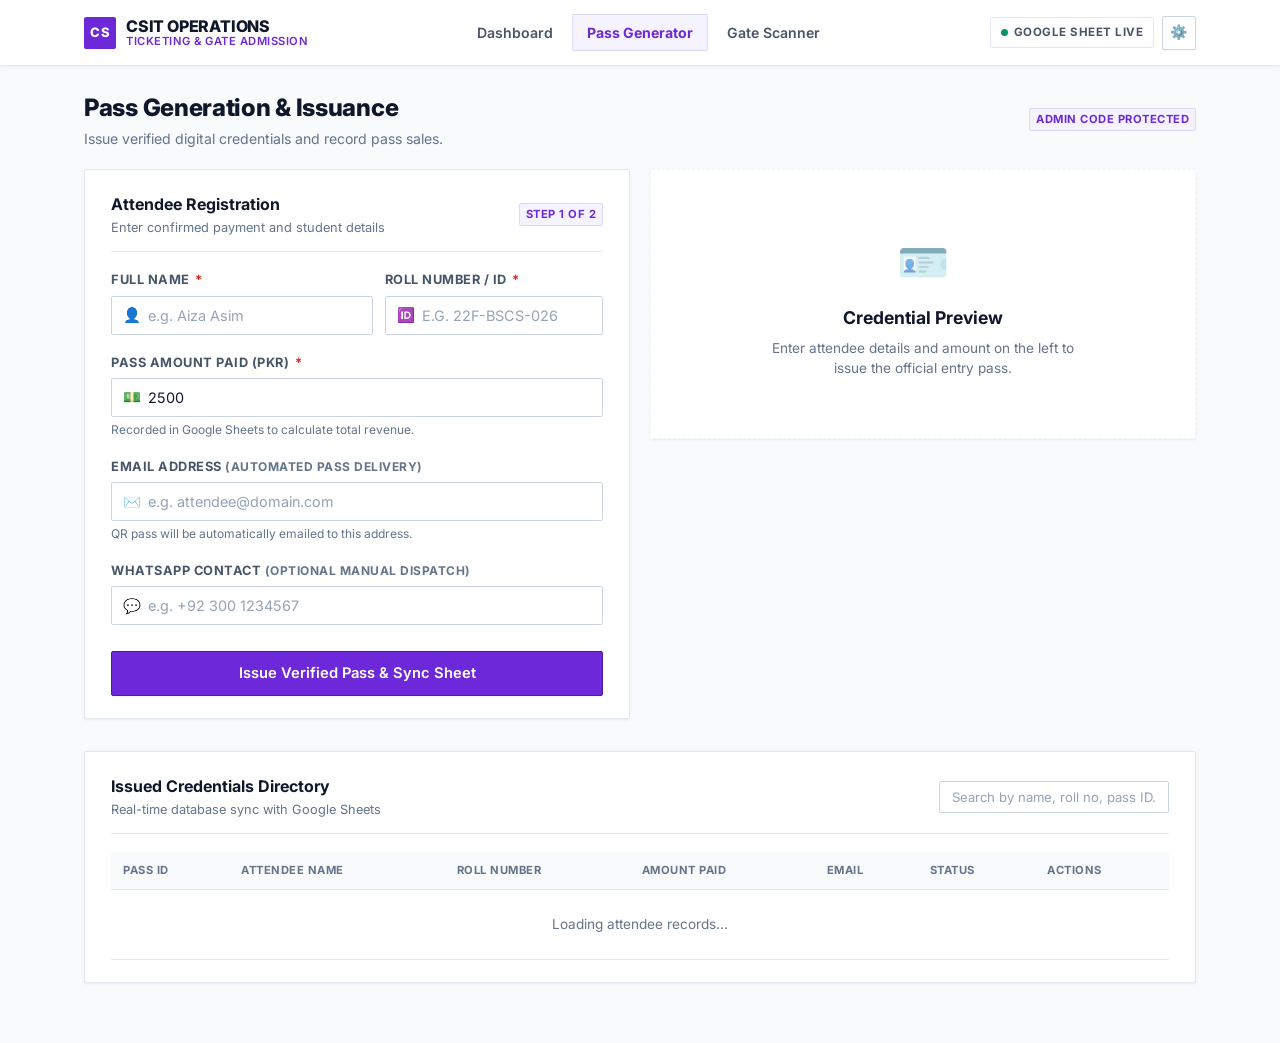
==== commit 7fdf4c2f: "Remove hardcoded admin security code across frontend and backend API" ====
--- a/generate.html
+++ b/generate.html
@@ -4,9 +4,8 @@
   <meta charset="UTF-8">
   <meta name="viewport" content="width=device-width, initial-scale=1.0">
   <title>Pass Generator - CSIT Event Operations</title>
-  <meta name="description" content="Official Event Pass Issuance & Gate Credential Management">
-  <link rel="stylesheet" href="assets/css/style.css">
-  <link rel="icon" href="data:image/svg+xml,<svg xmlns=%22http://www.w3.org/2000/svg%22 viewBox=%220 0 100 100%22><rect width=%22100%22 height=%22100%22 rx=%2220%22 fill=%22%232563eb%22/><text y=%22.7em%22 x=%22.25em%22 font-size=%2260%22 font-weight=%22bold%22 fill=%22white%22>CS</text></svg>">
+  <link rel="stylesheet" href="assets/css/style.css?v=2.1">
+  <link rel="icon" href="data:image/svg+xml,<svg xmlns=%22http://www.w3.org/2000/svg%22 viewBox=%220 0 100 100%22><rect width=%22100%22 height=%22100%22 rx=%2220%22 fill=%22%236d28d9%22/><text y=%22.7em%22 x=%22.25em%22 font-size=%2260%22 font-weight=%22bold%22 fill=%22white%22>CS</text></svg>">
 </head>
 <body>
 
@@ -40,17 +39,6 @@
           </div>
 
           <form id="pass-form" onsubmit="handleFormSubmit(event)">
-            <!-- Admin Code Field -->
-            <div class="form-group">
-              <label class="form-label" for="admin-code">
-                Admin Security Code <span class="required">*</span>
-              </label>
-              <div class="input-with-icon">
-                <span class="input-icon">🔒</span>
-                <input type="password" id="admin-code" class="form-input" placeholder="Enter administrative authorization code" required>
-              </div>
-            </div>
-
             <!-- Attendee Name & Roll No Row -->
             <div style="display: grid; grid-template-columns: 1.2fr 1fr; gap: 12px;">
               <div class="form-group">
@@ -265,36 +253,28 @@
 
   </main>
 
-  <script src="assets/js/config.js"></script>
-  <script src="assets/js/api.js"></script>
-  <script src="assets/js/common.js"></script>
+  <script src="assets/js/config.js?v=2.1"></script>
+  <script src="assets/js/api.js?v=2.1"></script>
+  <script src="assets/js/common.js?v=2.1"></script>
   <script>
     let currentPassData = null;
     let allPasses = [];
 
     document.addEventListener('DOMContentLoaded', () => {
       renderHeader('generate');
-      
-      const savedAdminCode = window.appConfig.get('ADMIN_CODE') || 'FRESHIE2026';
-      document.getElementById('admin-code').value = savedAdminCode;
-
       loadPassesList();
     });
 
     async function handleFormSubmit(e) {
       e.preventDefault();
 
-      const adminCode = document.getElementById('admin-code').value.trim();
+      const adminCode = window.appConfig.get('ADMIN_CODE') || '';
       const name = document.getElementById('attendee-name').value.trim();
       const rollNo = document.getElementById('attendee-roll').value.trim();
       const amount = Number(document.getElementById('attendee-amount').value) || 0;
       const email = document.getElementById('attendee-email').value.trim();
       const whatsapp = document.getElementById('attendee-whatsapp').value.trim();
 
-      if (!adminCode) {
-        showToast('Please enter the Admin Code.', 'warning');
-        return;
-      }
       if (!name) {
         showToast('Please enter attendee name.', 'warning');
         return;
@@ -303,8 +283,6 @@
         showToast('Please enter Roll Number.', 'warning');
         return;
       }
-
-      window.appConfig.set('ADMIN_CODE', adminCode);
 
       const btn = document.getElementById('btn-submit');
       const originalText = btn.innerHTML;
@@ -543,7 +521,7 @@
     }
 
     async function loadPassesList() {
-      const adminCode = window.appConfig.get('ADMIN_CODE') || 'FRESHIE2026';
+      const adminCode = window.appConfig.get('ADMIN_CODE') || '';
       try {
         const res = await window.apiClient.getPasses('', adminCode);
         if (res && res.success) {
